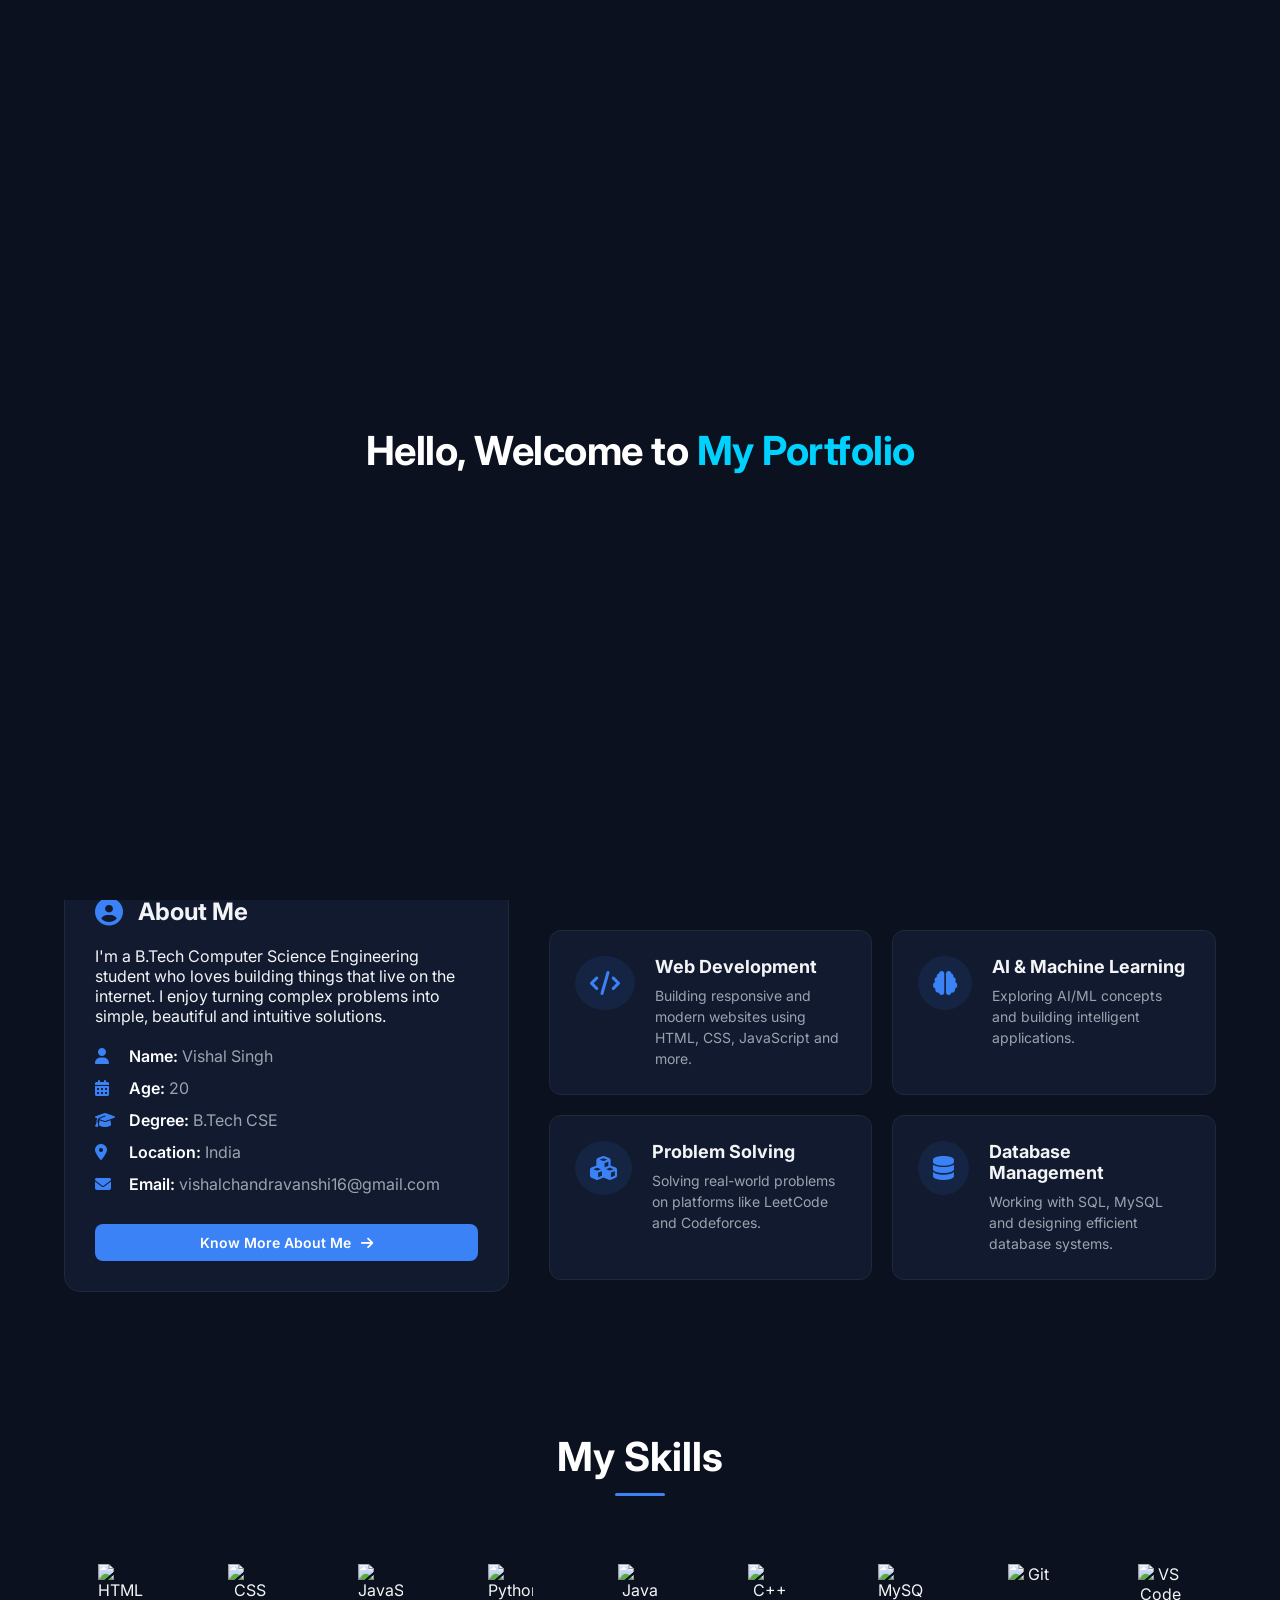
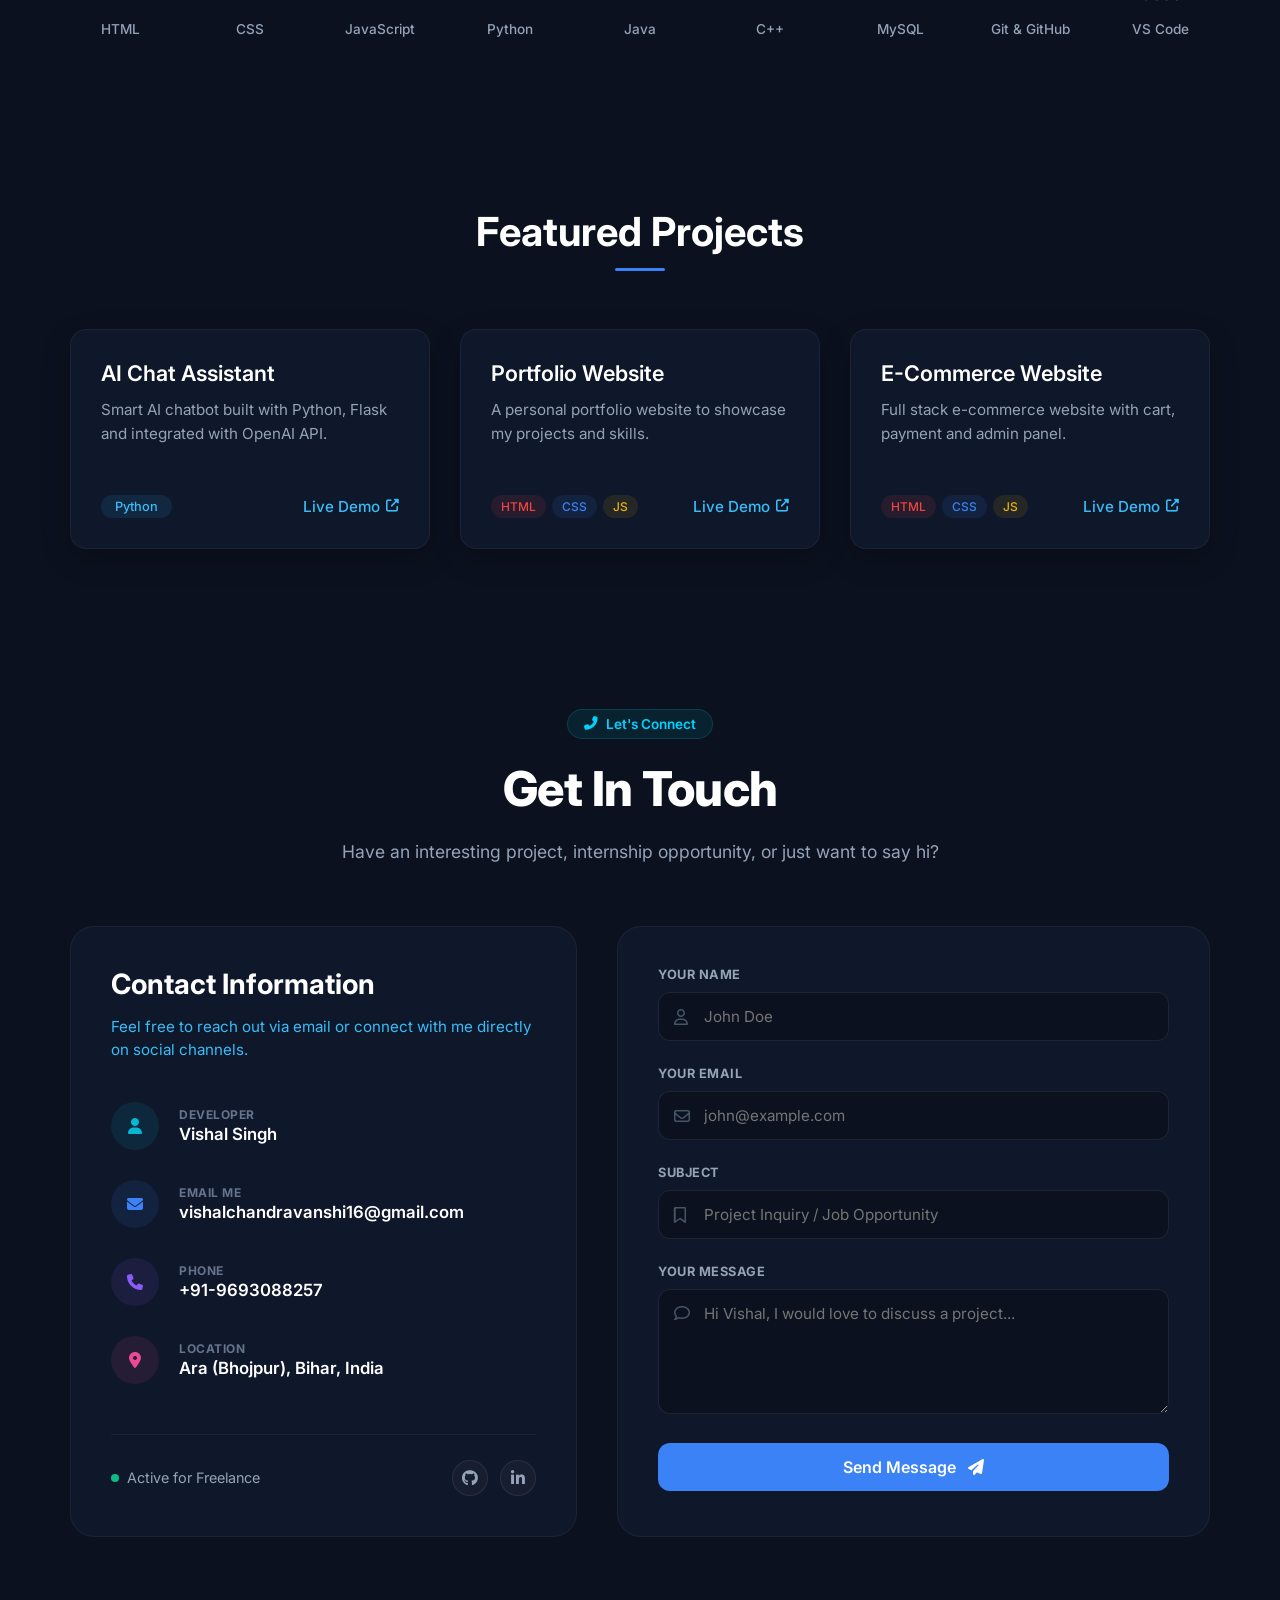
==== index.html @ 6f42c009 "my first portfolio" ====
<!DOCTYPE html>
<html lang="en" class="scroll-smooth dark">
<head>
    <meta charset="UTF-8">
    <meta name="viewport" content="width=device-width, initial-scale=1.0">
    <title>Vishal Singh Portfolio</title>
    
    <!-- Fonts & Icons -->
    <link rel="preconnect" href="https://fonts.googleapis.com">
    <link rel="preconnect" href="https://fonts.gstatic.com" crossorigin>
    <link href="https://fonts.googleapis.com/css2?family=Inter:wght@300;400;500;600;700;800&family=JetBrains+Mono:wght@400;500;700&display=swap" rel="stylesheet">
    <link rel="stylesheet" href="https://cdnjs.cloudflare.com/ajax/libs/font-awesome/6.4.0/css/all.min.css">
    
    <!-- CSS Links Engine -->
    <link rel="stylesheet" href="css/variables.css">
    <link rel="stylesheet" href="css/style.css">
    <link rel="stylesheet" href="css/darkmode.css">
    <link rel="stylesheet" href="css/animations.css">
    <link rel="stylesheet" href="css/responsive.css">
</head>
<body>

    <!-- WELCOME PRELOADER -->
    <div id="welcome-loader" style="position: fixed; top: 0; left: 0; width: 100%; height: 100vh; background-color: #0b111e; display: flex; justify-content: center; align-items: center; z-index: 99999; transition: opacity 0.5s ease, visibility 0.5s ease; font-family: 'Inter', sans-serif;">
        <h1 style="color: #ffffff; font-size: 2.5rem; font-weight: 700; text-align: center; letter-spacing: -0.5px; margin: 0; opacity: 0; animation: fadeInUp 1s forwards;">
            Hello, Welcome to <span style="color: #00d2ff;">My Portfolio</span>
        </h1>
    </div>

    <!-- WELCOME ANIMATION STYLE -->
    <style>
    @keyframes fadeInUp {
        from {
            opacity: 0;
            transform: translateY(20px);
        }
        to {
            opacity: 1;
            transform: translateY(0);
        }
    }
    </style>

    <!-- Header / Navbar -->
    <nav class="navbar">
        <div class="nav-container">
            <a href="index.html" class="nav-logo">Vishal <span>Singh</span></a>
            <ul class="nav-menu" id="nav-menu">
                <li><a href="index.html" class="nav-link active">Home</a></li>
                <li><a href="about.html" class="nav-link">About</a></li>
                <li><a href="projects.html" class="nav-link">Projects</a></li>
                <li><a href="certificates.html" class="nav-link">Certifications</a></li>
                <li><a href="#contact" class="nav-link">Contact</a></li>
            </ul>
            <a href="Resume.png" download="Vishal_Singh_Resume.png" class="download-btn">Download Resume <i class="fas fa-download"></i></a>
        </div>
    </nav>

    <!-- Hero Section -->
    <section class="hero-section">
        <div class="container hero-grid">
            
            <!-- LEFT SIDE CONTENT BLOCK -->
            <div class="hero-content">
                <span class="subtitle">Hi, I'm</span>
                <h1 class="hero-title">Vishal <span>Singh</span></h1>
                <h3 class="hero-tagline">B.Tech CSE Student | Aspiring AI Engineer</h3>
                <p class="hero-desc">
                    I build intelligent, scalable and user-centric web applications with modern technologies. Passionate about solving real-world problems using AI and full stack development.
                </p>
                <div class="hero-buttons">
                    <a href="projects.html" class="btn btn-primary">View My Work <i class="fas fa-arrow-right"></i></a>
                    <a href="#contact" class="btn btn-outline">Get In Touch <i class="far fa-comment-dots"></i></a>
                </div>
                <div class="social-links">
                    <a href="https://github.com/vishalchandravanshi16-art"><i class="fab fa-github"></i></a>
                    <a href="https://www.linkedin.com/in/vishal-singh-019457370/"><i class="fab fa-linkedin"></i></a>
                    <a href="https://leetcode.com/u/Vishal_Singh_ar1/"><i class="fas fa-code"></i></a>
                    <a href="https://www.instagram.com/"><i class="fab fa-instagram"></i></a>
                </div>
            </div>

            <!-- RIGHT SIDE: INTERACTIVE ANIMATED PROFILE ELEMENT -->
            <div class="hero-image-box">
                <div class="interactive-hud-wrapper">
              
                    <!-- Ambient Glow Behind Everything -->
                    <div class="hud-ring-layer" style="width: 280px; height: 280px; background: radial-gradient(circle, rgba(6,182,212,0.18) 0%, transparent 70%); filter: blur(35px);"></div>

                    <!-- Expansion Energy Waves -->
                    <div class="hud-ring-layer ring-pulse-1" style="inset: 20px; border: 1px solid rgba(6, 182, 212, 0.35); background: rgba(6, 182, 212, 0.02);"></div>
                    <div class="hud-ring-layer ring-pulse-2" style="inset: 20px; border: 1px solid rgba(168, 85, 247, 0.25); background: rgba(168, 85, 247, 0.02);"></div>

                    <!-- Outer Cyan Tech Ring -->
                    <div class="hud-ring-layer ring-fast" style="inset: 0px; border: 3px solid transparent; border-top-color: #06b6d4; border-bottom-color: rgba(6,182,212,0.2); filter: drop-shadow(0 0 6px #06b6d4);"></div>
              
                    <!-- Electric Blue Middle Ring -->
                    <div class="hud-ring-layer ring-slow" style="inset: 15px; border: 1.5px solid transparent; border-right-color: #3b82f6; border-left-color: #60a5fa; filter: drop-shadow(0 0 8px #3b82f6);"></div>
              
                    <!-- Dashed Purple Accent Arc -->
                    <div class="hud-ring-layer ring-medium" style="inset: 30px; border: 1px dashed rgba(168, 85, 247, 0.5); border-top-color: #a855f7;"></div>

                    <!-- Orbiting Colorful Neon Dots Network -->
                    <div style="position: absolute; inset: 0; pointer-events: none; z-index: 20;">
                        <div class="dot-cyan" style="position: absolute; top: 50%; left: 50%; width: 6px; height: 6px; background: #06b6d4; border-radius: 50%; box-shadow: 0 0 10px #06b6d4; animation-delay: 0s;"></div>
                        <div class="dot-blue" style="position: absolute; top: 50%; left: 50%; width: 5px; height: 5px; background: #3b82f6; border-radius: 50%; box-shadow: 0 0 10px #3b82f6; animation-delay: -2s;"></div>
                        <div class="dot-purple" style="position: absolute; top: 50%; left: 50%; width: 7px; height: 7px; background: #a855f7; border-radius: 50%; box-shadow: 0 0 10px #a855f7; animation-delay: -4s;"></div>
                        <div class="dot-cyan" style="position: absolute; top: 50%; left: 50%; width: 5px; height: 5px; background: #ffffff; border-radius: 50%; box-shadow: 0 0 8px #ffffff; animation-delay: -6s;"></div>
                        <div class="dot-blue" style="position: absolute; top: 50%; left: 50%; width: 6px; height: 6px; background: #00f2ff; border-radius: 50%; box-shadow: 0 0 12px #00f2ff; animation-delay: -8s;"></div>
                        <div class="dot-purple" style="position: absolute; top: 50%; left: 50%; width: 5px; height: 5px; background: #ec4899; border-radius: 50%; box-shadow: 0 0 10px #ec4899; animation-delay: -10s;"></div>
                    </div>

                    <!-- CENTER PHOTO -->
                    <div class="profile-locked-center">
                        <img src="profile.png" alt="Vishal Singh" draggable="false">
                    </div>

                </div>
            </div>

        </div>
    </section>

   <!-- Counter Metrics Grid -->
    <section class="metrics-section">
        <div class="container metrics-grid">
            <a href="projects.html" class="metric-card" style="text-decoration: none; display: flex; align-items: center; gap: 15px;">
                <i class="fas fa-code-branch icon-blue"></i>
                <div class="metric-info"><h3>10+</h3><p>Projects Completed</p></div>
            </a>
            <a href="certificates.html" class="metric-card" style="text-decoration: none; display: flex; align-items: center; gap: 15px;">
                <i class="fas fa-award icon-blue"></i>
                <div class="metric-info"><h3>3+</h3><p>Certifications</p></div>
            </a>
            <a href="#skills" class="metric-card" style="text-decoration: none; display: flex; align-items: center; gap: 15px;">
                <i class="fas fa-laptop-code icon-blue"></i>
                <div class="metric-info"><h3>5+</h3><p>Technologies</p></div>
            </a>
            <a href="#contact" class="metric-card" style="text-decoration: none; display: flex; align-items: center; gap: 15px;">
                <i class="fas fa-user-check icon-blue"></i>
                <div class="metric-info"><h3>100%</h3><p>Dedication</p></div>
            </a>
        </div>
    </section>

    <!-- Main Content Dual-Grid (About Me & What I Do) -->
    <section class="main-info-section">
        <div class="container core-grid">
            <!-- Left Card: About Me Summary -->
            <div class="about-summary-card">
                <div class="card-header">
                    <i class="fas fa-user-circle"></i> <h2>About Me</h2>
                </div>
                <p>I'm a B.Tech Computer Science Engineering student who loves building things that live on the internet. I enjoy turning complex problems into simple, beautiful and intuitive solutions.</p>
                <ul class="info-list">
                    <li><i class="fas fa-user"></i> <span>Name:</span> Vishal Singh</li>
                    <li><i class="fas fa-calendar-alt"></i> <span>Age:</span> 20</li>
                    <li><i class="fas fa-graduation-cap"></i> <span>Degree:</span> B.Tech CSE</li>
                    <li><i class="fas fa-map-marker-alt"></i> <span>Location:</span> India</li>
                    <li><i class="fas fa-envelope"></i> <span>Email:</span> vishalchandravanshi16@gmail.com</li>
                </ul>
                <a href="about.html" class="btn btn-primary small-btn">Know More About Me <i class="fas fa-arrow-right"></i></a>
            </div>

           <!-- Right Card: What I Do -->
            <div class="what-i-do-box">
                <h2 class="section-heading text-center">What I Do</h2>
                <div class="services-grid">
                    
                    <!-- 1. Web Development -->
                    <div class="service-item" onclick="window.location.href='projects.html';" style="cursor: pointer;">
                        <i class="fas fa-code"></i>
                        <div>
                            <h4>Web Development</h4>
                            <p>Building responsive and modern websites using HTML, CSS, JavaScript and more.</p>
                        </div>
                    </div>

                    <!-- 2. AI & Machine Learning -->
                    <div class="service-item" onclick="window.location.href='projects.html';" style="cursor: pointer;">
                        <i class="fas fa-brain"></i>
                        <div>
                            <h4>AI & Machine Learning</h4>
                            <p>Exploring AI/ML concepts and building intelligent applications.</p>
                        </div>
                    </div>

                    <!-- 3. Problem Solving -->
                    <div class="service-item" onclick="window.location.href='#skills';" style="cursor: pointer;">
                        <i class="fas fa-cubes"></i>
                        <div>
                            <h4>Problem Solving</h4>
                            <p>Solving real-world problems on platforms like LeetCode and Codeforces.</p>
                        </div>
                    </div>

                    <!-- 4. Database Management -->
                    <div class="service-item" onclick="window.location.href='#skills';" style="cursor: pointer;">
                        <i class="fas fa-database"></i>
                        <div>
                            <h4>Database Management</h4>
                            <p>Working with SQL, MySQL and designing efficient database systems.</p>
                        </div>
                    </div>

                </div>
            </div>
        </div>
    </section>

    <!-- ================= MY SKILLS SECTION (FULL WIDTH) ================= -->
    <section id="skills" style="background-color: #0b111e; padding: 80px 20px; font-family: 'Inter', sans-serif; width: 100%; display: block; clear: both; box-sizing: border-box;">
        <div style="max-width: 1140px; margin: 0 auto; text-align: center; width: 100%;">
            
            <!-- Section Title -->
            <h2 style="color: #ffffff; font-size: 2.5rem; font-weight: 700; margin: 0 0 8px 0; position: relative; display: inline-block;">
                My Skills
                <span style="display: block; width: 50px; height: 3px; background-color: #3b82f6; margin: 12px auto 0 auto; border-radius: 2px;"></span>
            </h2>

            <!-- Horizontal Skills Row (Clean Grid, Perfectly Aligned) -->
            <div style="display: grid; grid-template-columns: repeat(auto-fit, minmax(90px, 1fr)); gap: 30px; justify-content: center; align-items: center; margin-top: 50px; padding: 10px 0; width: 100%;">
                <!-- HTML -->
                <div style="text-align: center; display: flex; flex-direction: column; align-items: center; gap: 12px;">
                    <img src="https://cdn.jsdelivr.net/gh/devicons/devicon/icons/html5/html5-original.svg" alt="HTML" style="width: 45px; height: 45px;">
                    <span style="color: #94a3b8; font-size: 0.85rem; font-weight: 500;">HTML</span>
                </div>
                <!-- CSS -->
                <div style="text-align: center; display: flex; flex-direction: column; align-items: center; gap: 12px;">
                    <img src="https://cdn.jsdelivr.net/gh/devicons/devicon/icons/css3/css3-original.svg" alt="CSS" style="width: 45px; height: 45px;">
                    <span style="color: #94a3b8; font-size: 0.85rem; font-weight: 500;">CSS</span>
                </div>
                <!-- JavaScript -->
                <div style="text-align: center; display: flex; flex-direction: column; align-items: center; gap: 12px;">
                    <img src="https://cdn.jsdelivr.net/gh/devicons/devicon/icons/javascript/javascript-original.svg" alt="JavaScript" style="width: 45px; height: 45px;">
                    <span style="color: #94a3b8; font-size: 0.85rem; font-weight: 500;">JavaScript</span>
                </div>
                <!-- Python -->
                <div style="text-align: center; display: flex; flex-direction: column; align-items: center; gap: 12px;">
                    <img src="https://cdn.jsdelivr.net/gh/devicons/devicon/icons/python/python-original.svg" alt="Python" style="width: 45px; height: 45px;">
                    <span style="color: #94a3b8; font-size: 0.85rem; font-weight: 500;">Python</span>
                </div>
                <!-- Java -->
                <div style="text-align: center; display: flex; flex-direction: column; align-items: center; gap: 12px;">
                    <img src="https://cdn.jsdelivr.net/gh/devicons/devicon/icons/java/java-original.svg" alt="Java" style="width: 45px; height: 45px;">
                    <span style="color: #94a3b8; font-size: 0.85rem; font-weight: 500;">Java</span>
                </div>
                <!-- C++ -->
                <div style="text-align: center; display: flex; flex-direction: column; align-items: center; gap: 12px;">
                    <img src="https://cdn.jsdelivr.net/gh/devicons/devicon/icons/cplusplus/cplusplus-original.svg" alt="C++" style="width: 45px; height: 45px;">
                    <span style="color: #94a3b8; font-size: 0.85rem; font-weight: 500;">C++</span>
                </div>
                <!-- MySQL -->
                <div style="text-align: center; display: flex; flex-direction: column; align-items: center; gap: 12px;">
                    <img src="https://cdn.jsdelivr.net/gh/devicons/devicon/icons/mysql/mysql-original.svg" alt="MySQL" style="width: 45px; height: 45px;">
                    <span style="color: #94a3b8; font-size: 0.85rem; font-weight: 500;">MySQL</span>
                </div>
                <!-- Git & GitHub -->
                <div style="text-align: center; display: flex; flex-direction: column; align-items: center; gap: 12px;">
                    <img src="https://cdn.jsdelivr.net/gh/devicons/devicon/icons/git/git-original.svg" alt="Git" style="width: 45px; height: 45px;">
                    <span style="color: #94a3b8; font-size: 0.85rem; font-weight: 500;">Git & GitHub</span>
                </div>
                <!-- VS Code -->
                <div style="text-align: center; display: flex; flex-direction: column; align-items: center; gap: 12px;">
                    <img src="https://cdn.jsdelivr.net/gh/devicons/devicon/icons/vscode/vscode-original.svg" alt="VS Code" style="width: 45px; height: 45px;">
                    <span style="color: #94a3b8; font-size: 0.85rem; font-weight: 500;">VS Code</span>
                </div>
            </div>

        </div>
    </section>

    <!-- ================= FEATURED PROJECTS SECTION (FULL WIDTH) ================= -->
    <section id="projects" style="background-color: #0b111e; padding: 80px 20px; font-family: 'Inter', sans-serif; width: 100%; display: block; clear: both; box-sizing: border-box;">
        <div style="max-width: 1140px; margin: 0 auto; text-align: center; width: 100%;">
            
            <!-- Section Title -->
            <h2 style="color: #ffffff; font-size: 2.5rem; font-weight: 700; margin: 0 0 8px 0; position: relative; display: inline-block;">
                Featured Projects
                <span style="display: block; width: 50px; height: 3px; background-color: #3b82f6; margin: 12px auto 0 auto; border-radius: 2px;"></span>
            </h2>

            <!-- Projects Cards Grid Layout (Perfect Equal Heights & Row Alignment) -->
            <div style="display: grid; grid-template-columns: repeat(auto-fit, minmax(300px, 1fr)); gap: 30px; margin-top: 50px; width: 100%; box-sizing: border-box;">
                
                <!-- PROJECT 1: AI Chat Assistant -->
                <div style="background: #0f172a; border: 1px solid rgba(255, 255, 255, 0.05); border-radius: 16px; padding: 30px; text-align: left; display: flex; flex-direction: column; justify-content: space-between; box-sizing: border-box; box-shadow: 0 10px 30px rgba(0,0,0,0.2); min-height: 220px;">
                    <div>
                        <h3 style="color: #ffffff; font-size: 1.35rem; font-weight: 600; margin: 0 0 12px 0;">AI Chat Assistant</h3>
                        <p style="color: #94a3b8; font-size: 0.95rem; line-height: 1.6; margin: 0 0 25px 0;">Smart AI chatbot built with Python, Flask and integrated with OpenAI API.</p>
                    </div>
                    <div style="display: flex; justify-content: space-between; align-items: center; margin-top: auto;">
                        <span style="background: rgba(56, 189, 248, 0.1); color: #38bdf8; font-size: 0.8rem; padding: 4px 14px; border-radius: 20px; font-weight: 500;">Python</span>
                        <a href="#" style="color: #38bdf8; text-decoration: none; font-size: 0.95rem; font-weight: 500; display: flex; align-items: center; gap: 6px;">Live Demo <i class="fas fa-external-link-alt" style="font-size: 0.8rem;"></i></a>
                    </div>
                </div>

                <!-- PROJECT 2: Portfolio Website -->
                <div style="background: #0f172a; border: 1px solid rgba(255, 255, 255, 0.05); border-radius: 16px; padding: 30px; text-align: left; display: flex; flex-direction: column; justify-content: space-between; box-sizing: border-box; box-shadow: 0 10px 30px rgba(0,0,0,0.2); min-height: 220px;">
                    <div>
                        <h3 style="color: #ffffff; font-size: 1.35rem; font-weight: 600; margin: 0 0 12px 0;">Portfolio Website</h3>
                        <p style="color: #94a3b8; font-size: 0.95rem; line-height: 1.6; margin: 0 0 25px 0;">A personal portfolio website to showcase my projects and skills.</p>
                    </div>
                    <div style="display: flex; justify-content: space-between; align-items: center; margin-top: auto;">
                        <div style="display: flex; gap: 6px;">
                            <span style="background: rgba(239, 68, 68, 0.1); color: #ef4444; font-size: 0.75rem; padding: 4px 10px; border-radius: 20px; font-weight: 500;">HTML</span>
                            <span style="background: rgba(59, 130, 246, 0.1); color: #3b82f6; font-size: 0.75rem; padding: 4px 10px; border-radius: 20px; font-weight: 500;">CSS</span>
                            <span style="background: rgba(234, 179, 8, 0.1); color: #eab308; font-size: 0.75rem; padding: 4px 10px; border-radius: 20px; font-weight: 500;">JS</span>
                        </div>
                        <a href="#" style="color: #38bdf8; text-decoration: none; font-size: 0.95rem; font-weight: 500; display: flex; align-items: center; gap: 6px;">Live Demo <i class="fas fa-external-link-alt" style="font-size: 0.8rem;"></i></a>
                    </div>
                </div>

                <!-- PROJECT 3: E-Commerce Website -->
                <div style="background: #0f172a; border: 1px solid rgba(255, 255, 255, 0.05); border-radius: 16px; padding: 30px; text-align: left; display: flex; flex-direction: column; justify-content: space-between; box-sizing: border-box; box-shadow: 0 10px 30px rgba(0,0,0,0.2); min-height: 220px;">
                    <div>
                        <h3 style="color: #ffffff; font-size: 1.35rem; font-weight: 600; margin: 0 0 12px 0;">E-Commerce Website</h3>
                        <p style="color: #94a3b8; font-size: 0.95rem; line-height: 1.6; margin: 0 0 25px 0;">Full stack e-commerce website with cart, payment and admin panel.</p>
                    </div>
                    <div style="display: flex; justify-content: space-between; align-items: center; margin-top: auto;">
                        <div style="display: flex; gap: 6px;">
                            <span style="background: rgba(239, 68, 68, 0.1); color: #ef4444; font-size: 0.75rem; padding: 4px 10px; border-radius: 20px; font-weight: 500;">HTML</span>
                            <span style="background: rgba(59, 130, 246, 0.1); color: #3b82f6; font-size: 0.75rem; padding: 4px 10px; border-radius: 20px; font-weight: 500;">CSS</span>
                            <span style="background: rgba(234, 179, 8, 0.1); color: #eab308; font-size: 0.75rem; padding: 4px 10px; border-radius: 20px; font-weight: 500;">JS</span>
                        </div>
                        <a href="#" style="color: #38bdf8; text-decoration: none; font-size: 0.95rem; font-weight: 500; display: flex; align-items: center; gap: 6px;">Live Demo <i class="fas fa-external-link-alt" style="font-size: 0.8rem;"></i></a>
                    </div>
                </div>

            </div>
        </div>
    </section>

    <!-- ================= PREMIUM CONTACT SECTION (GET IN TOUCH) ================= -->
    <section id="contact" style="background-color: #0b111e; padding: 80px 20px; font-family: 'Inter', sans-serif; position: relative; width: 100%; display: block; clear: both; box-sizing: border-box;">
        <div style="max-width: 1140px; margin: 0 auto; box-sizing: border-box; width: 100%;">
            
            <!-- Header -->
            <div style="text-align: center; margin-bottom: 60px; width: 100%;">
                <a href="#portfolioContactForm" style="display: inline-flex; align-items: center; gap: 8px; background: rgba(6, 182, 212, 0.1); border: 1px solid rgba(6, 182, 212, 0.2); padding: 6px 16px; border-radius: 20px; color: #00d2ff; font-size: 0.85rem; font-weight: 600; margin-bottom: 20px; text-decoration: none; transition: all 0.3s ease; cursor: pointer;">
                    <i class="fas fa-phone-alt"></i> Let's Connect
                </a>
                <h2 style="color: #ffffff; font-size: 3rem; font-weight: 800; margin: 0 0 20px 0; letter-spacing: -0.5px;">Get In Touch</h2>
                <p style="color: #94a3b8; font-size: 1.1rem; max-width: 600px; margin: 0 auto; line-height: 1.6;">Have an interesting project, internship opportunity, or just want to say hi?</p>
            </div>

            <!-- Layout Wrapper (Side-by-Side Flex Layout) -->
            <div style="display: flex; flex-direction: row; gap: 40px; justify-content: center; align-items: stretch; width: 100%; box-sizing: border-box;">
                
                <!-- LEFT CARD: CONTACT INFO -->
                <div style="flex: 1; min-width: 320px; background: #0f172a; border: 1px solid rgba(255, 255, 255, 0.05); padding: 40px; border-radius: 24px; display: flex; flex-direction: column; justify-content: space-between; box-sizing: border-box;">
                    <div>
                        <h3 style="color: #ffffff; font-size: 1.75rem; font-weight: 700; margin: 0 0 15px 0;">Contact Information</h3>
                        <p style="color: #38bdf8; font-size: 0.95rem; line-height: 1.5; margin: 0 0 40px 0;">Feel free to reach out via email or connect with me directly on social channels.</p>
                        
                        <div style="display: flex; flex-direction: column; gap: 30px;">
                            <!-- Developer -->
                            <div style="display: flex; align-items: center; gap: 20px;">
                                <div style="width: 48px; height: 48px; background: rgba(6, 182, 212, 0.1); border-radius: 50%; display: flex; align-items: center; justify-content: center; color: #06b6d4; flex-shrink: 0;">
                                    <i class="fas fa-user"></i>
                                </div>
                                <div>
                                    <span style="display: block; color: #64748b; font-size: 0.75rem; font-weight: 700; text-transform: uppercase; letter-spacing: 0.5px; margin-bottom: 2px;">Developer</span>
                                    <span style="color: #ffffff; font-size: 1.05rem; font-weight: 600;">Vishal Singh</span>
                                </div>
                            </div>
                            <!-- Email -->
                            <div style="display: flex; align-items: center; gap: 20px;">
                                <div style="width: 48px; height: 48px; background: rgba(59, 130, 246, 0.1); border-radius: 50%; display: flex; align-items: center; justify-content: center; color: #3b82f6; flex-shrink: 0;">
                                    <i class="fas fa-envelope"></i>
                                </div>
                                <div>
                                    <span style="display: block; color: #64748b; font-size: 0.75rem; font-weight: 700; text-transform: uppercase; letter-spacing: 0.5px; margin-bottom: 2px;">Email Me</span>
                                    <a href="mailto:vishalchandravanshi16@gmail.com" style="color: #ffffff; font-size: 1.05rem; font-weight: 600; text-decoration: none; word-break: break-all;">vishalchandravanshi16@gmail.com</a>
                                </div>
                            </div>
                            <!-- Phone -->
                            <div style="display: flex; align-items: center; gap: 20px;">
                                <div style="width: 48px; height: 48px; background: rgba(139, 92, 246, 0.1); border-radius: 50%; display: flex; align-items: center; justify-content: center; color: #8b5cf6; flex-shrink: 0;">
                                    <i class="fas fa-phone"></i>
                                </div>
                                <div>
                                    <span style="display: block; color: #64748b; font-size: 0.75rem; font-weight: 700; text-transform: uppercase; letter-spacing: 0.5px; margin-bottom: 2px;">Phone</span>
                                    <a href="tel:+919693088257" style="color: #ffffff; font-size: 1.05rem; font-weight: 600; text-decoration: none;">+91-9693088257</a>
                                </div>
                            </div>
                            <!-- Location -->
                            <div style="display: flex; align-items: center; gap: 20px;">
                                <div style="width: 48px; height: 48px; background: rgba(236, 72, 153, 0.1); border-radius: 50%; display: flex; align-items: center; justify-content: center; color: #ec4899; flex-shrink: 0;">
                                    <i class="fas fa-map-marker-alt"></i>
                                </div>
                                <div>
                                    <span style="display: block; color: #64748b; font-size: 0.75rem; font-weight: 700; text-transform: uppercase; letter-spacing: 0.5px; margin-bottom: 2px;">Location</span>
                                    <span style="color: #ffffff; font-size: 1.05rem; font-weight: 600;">Ara (Bhojpur), Bihar, India</span>
                                </div>
                            </div>
                        </div>
                    </div>

                    <!-- Footer of Left Card -->
                    <div style="margin-top: 50px; padding-top: 25px; border-top: 1px solid rgba(255, 255, 255, 0.05); display: flex; justify-content: space-between; align-items: center;">
                        <div style="display: flex; align-items: center; gap: 8px; color: #94a3b8; font-size: 0.9rem;">
                            <span style="width: 8px; height: 8px; background-color: #10b981; border-radius: 50%; display: inline-block;"></span> Active for Freelance
                        </div>
                        <div style="display: flex; gap: 12px;">
                            <a href="https://github.com/vishalchandravanshi16-art" target="_blank" rel="noopener noreferrer" style="width: 36px; height: 36px; background: rgba(255, 255, 255, 0.03); border: 1px solid rgba(255, 255, 255, 0.08); border-radius: 50%; display: flex; align-items: center; justify-content: center; color: #94a3b8; text-decoration: none;"><i class="fab fa-github"></i></a>
                            <a href="https://www.linkedin.com/in/vishal-singh-019457370/" target="_blank" rel="noopener noreferrer" style="width: 36px; height: 36px; background: rgba(255, 255, 255, 0.03); border: 1px solid rgba(255, 255, 255, 0.08); border-radius: 50%; display: flex; align-items: center; justify-content: center; color: #94a3b8; text-decoration: none;"><i class="fab fa-linkedin-in"></i></a>
                        </div>
                    </div>
                </div>

               <!-- RIGHT CARD: CONTACT FORM -->
                <div style="flex: 1.2; min-width: 340px; background: #0f172a; border: 1px solid rgba(255, 255, 255, 0.05); padding: 40px; border-radius: 24px; box-sizing: border-box;">
                    <form id="portfolioContactForm" action="https://formspree.io/f/mykrakek" method="POST" style="display: flex; flex-direction: column; gap: 25px; margin: 0; width: 100%; box-sizing: border-box;">
                        
                        <!-- YOUR NAME -->
                        <div style="width: 100%; box-sizing: border-box;">
                            <label for="name" style="display: block; color: #94a3b8; font-size: 0.8rem; font-weight: 700; text-transform: uppercase; letter-spacing: 0.5px; margin-bottom: 10px;">Your Name</label>
                            <div style="position: relative; width: 100%;">
                                <i class="far fa-user" style="position: absolute; left: 16px; top: 50%; transform: translateY(-50%); color: #475569;"></i>
                                <input type="text" id="name" name="name" placeholder="John Doe" required style="width: 100%; padding: 14px 16px 14px 45px; background: #0b111e; border: 1px solid rgba(255, 255, 255, 0.08); border-radius: 12px; color: #ffffff; font-size: 0.95rem; box-sizing: border-box;">
                            </div>
                        </div>

                        <!-- YOUR EMAIL -->
                        <div style="width: 100%; box-sizing: border-box;">
                            <label for="email" style="display: block; color: #94a3b8; font-size: 0.8rem; font-weight: 700; text-transform: uppercase; letter-spacing: 0.5px; margin-bottom: 10px;">Your Email</label>
                            <div style="position: relative; width: 100%;">
                                <i class="far fa-envelope" style="position: absolute; left: 16px; top: 50%; transform: translateY(-50%); color: #475569;"></i>
                                <input type="email" id="email" name="email" placeholder="john@example.com" required style="width: 100%; padding: 14px 16px 14px 45px; background: #0b111e; border: 1px solid rgba(255, 255, 255, 0.08); border-radius: 12px; color: #ffffff; font-size: 0.95rem; box-sizing: border-box;">
                            </div>
                        </div>

                        <!-- SUBJECT (जो गायब था, अब जोड़ दिया गया है) -->
                        <div style="width: 100%; box-sizing: border-box;">
                            <label for="subject" style="display: block; color: #94a3b8; font-size: 0.8rem; font-weight: 700; text-transform: uppercase; letter-spacing: 0.5px; margin-bottom: 10px;">SUBJECT</label>
                            <div style="position: relative; width: 100%;">
                                <i class="far fa-bookmark" style="position: absolute; left: 16px; top: 50%; transform: translateY(-50%); color: #475569;"></i>
                                <input type="text" id="subject" name="subject" placeholder="Project Inquiry / Job Opportunity" required style="width: 100%; padding: 14px 16px 14px 45px; background: #0b111e; border: 1px solid rgba(255, 255, 255, 0.08); border-radius: 12px; color: #ffffff; font-size: 0.95rem; box-sizing: border-box;">
                            </div>
                        </div>

                        <!-- YOUR MESSAGE (आइकॉन पैडिंग और प्लेसहोल्डर के साथ फिक्स) -->
                        <div style="width: 100%; box-sizing: border-box;">
                            <label for="message" style="display: block; color: #94a3b8; font-size: 0.8rem; font-weight: 700; text-transform: uppercase; letter-spacing: 0.5px; margin-bottom: 10px;">Your Message</label>
                            <div style="position: relative; width: 100%;">
                                <i class="far fa-comment" style="position: absolute; left: 16px; top: 24px; transform: translateY(-50%); color: #475569;"></i>
                                <textarea id="message" name="message" rows="5" placeholder="Hi Vishal, I would love to discuss a project..." required style="width: 100%; padding: 14px 16px 14px 45px; background: #0b111e; border: 1px solid rgba(255, 255, 255, 0.08); border-radius: 12px; color: #ffffff; font-size: 0.95rem; box-sizing: border-box; resize: vertical; min-height: 120px;"></textarea>
                            </div>
                        </div>

                        <!-- SUBMIT BUTTON -->
                        <button type="submit" style="width: 100%; padding: 14px 20px; background: #3b82f6; border: none; border-radius: 12px; color: #ffffff; font-size: 1rem; font-weight: 600; cursor: pointer; transition: background 0.3s ease;">Send Message <i class="fas fa-paper-plane" style="margin-left: 8px;"></i></button>
                    </form>
                </div>

            </div>
        </div>
    </section>

    <!-- WELCOME LOADER SCRIPT -->
    <script>
        window.addEventListener('DOMContentLoaded', () => {
            setTimeout(() => {
                const loader = document.getElementById('welcome-loader');
                if (loader) {
                    loader.style.opacity = '0';
                    loader.style.visibility = 'hidden';
                    setTimeout(() => {
                        loader.remove();
                    }, 500);
                }
            }, 2000); // 2 सेकंड के लिए दिखेगा
        });
    </script>

</body>
</html>
---- css/variables.css ----
/* ==========================================================================
   Professional Student Portfolio - Core Design Tokens & CSS Custom Variables
   ========================================================================== */

:root {
    /* Color Palette (Light Mode Default) */
    --primary-color: #2563eb;       /* Royal Blue Theme Accent */
    --primary-hover: #1d4ed8;       /* Darker shade for interaction states */
    --bg-primary: #f8fafc;          /* Document baseline background */
    --bg-secondary: #f1f5f9;        /* Secondary layers and section stripes */
    --bg-card: #ffffff;             /* Explicit wrapper elements canvas */
    --bg-navbar: rgba(248, 250, 252, 0.8); /* Blended blur backdrop base */
    
    /* Typography Matrix */
    --text-primary: #334155;        /* Body description copy readability text */
    --text-secondary: #64748b;      /* Captions, dates, and subtitle layouts */
    --text-title: #0f172a;          /* Clean solid black headers and logos */
    
    /* Layout Framework Bounds */
    --max-width: 1200px;
    --border-color: #e2e8f0;        /* Subtle divider structural borders */
    
    /* Spacing Dimensions */
    --spacing-xs: 0.25rem;
    --spacing-sm: 0.5rem;
    --spacing-md: 1rem;
    --spacing-lg: 1.5rem;
    --spacing-xl: 2.5rem;
    
    /* Structural Border Radii */
    --radius-sm: 4px;
    --radius-md: 8px;
    --radius-lg: 16px;
    
    /* Animation Timing Scales */
    --transition-speed: 0.3s;
    
    /* Box Shadow Elevations */
    --shadow-sm: 0 1px 3px rgba(0, 0, 0, 0.05);
    --shadow-md: 0 4px 6px -1px rgba(0, 0, 0, 0.07), 0 2px 4px -1px rgba(0, 0, 0, 0.06);
    --shadow-lg: 0 10px 15px -3px rgba(0, 0, 0, 0.1), 0 4px 6px -2px rgba(0, 0, 0, 0.05);
}
---- css/style.css ----
/* Core Variables Matrix Rules */
:root {
    --bg-dark: #0b111e;
    --bg-card: #111a2e;
    --text-main: #f3f4f6;
    --text-muted: #9ca3af;
    --accent-blue: #3b82f6;
    --accent-glow: rgba(59, 130, 246, 0.2);
    --border-color: #1e293b;
}

* {
    margin: 0;
    padding: 0;
    box-sizing: border-box;
    font-family: 'Inter', sans-serif;
}

body {
    background-color: var(--bg-dark);
    color: var(--text-main);
    overflow-x: hidden;
}

.container {
    width: 90%;
    max-width: 1200px;
    margin: 0 auto;
}

/* Navbar Design Blueprint */
.navbar {
    background: rgba(11, 17, 30, 0.85);
    backdrop-filter: blur(10px);
    border-bottom: 1px solid var(--border-color);
    position: sticky;
    top: 0;
    z-index: 1000;
    padding: 15px 0;
}
.nav-container {
    display: flex;
    justify-content: space-between;
    align-items: center;
}
.nav-logo {
    font-size: 24px;
    font-weight: 800;
    color: #fff;
    text-decoration: none;
}
.nav-logo span { color: var(--accent-blue); }
.nav-menu { display: flex; list-style: none; gap: 30px; }
.nav-link {
    color: var(--text-muted);
    text-decoration: none;
    font-weight: 500;
    transition: color 0.3s;
}
.nav-link.active, .nav-link:hover { color: #fff; }
.download-btn {
    background: var(--accent-blue);
    color: #fff;
    padding: 10px 20px;
    border-radius: 30px;
    text-decoration: none;
    font-weight: 600;
    font-size: 14px;
    box-shadow: 0 4px 15px var(--accent-glow);
}

/* Hero UI Frame */
.hero-section { padding: 80px 0; }
.hero-grid {
    display: grid;
    grid-template-columns: 1.2fr 0.8fr;
    gap: 40px;
    align-items: center;
    width: 100%;
}
.subtitle { color: var(--text-muted); font-size: 20px; }
.hero-title { font-size: 56px; font-weight: 800; line-height: 1.1; margin: 10px 0; }
.hero-title span { color: var(--accent-blue); }
.hero-tagline { color: var(--accent-blue); font-size: 22px; font-weight: 600; margin-bottom: 20px; }
.hero-desc { color: var(--text-muted); line-height: 1.6; font-size: 16px; margin-bottom: 30px; }
.hero-buttons { display: flex; gap: 20px; margin-bottom: 30px; }
.btn {
    padding: 12px 28px;
    border-radius: 8px;
    text-decoration: none;
    font-weight: 600;
    display: inline-flex;
    align-items: center;
    gap: 10px;
    transition: all 0.3s;
}
.btn-primary { background: var(--accent-blue); color: #fff; }
.btn-outline { border: 1px solid var(--border-color); color: #fff; background: transparent; }
.btn:hover { transform: translateY(-3px); }
.social-links a { color: var(--text-muted); font-size: 20px; margin-right: 20px; transition: color 0.3s; }
.social-links a:hover { color: var(--accent-blue); }

/* Glowing Circle Photo Frame */
/* Glowing Circle Photo Frame */
.hero-image-box { 
    display: flex; 
    justify-content: flex-end; 
    align-items: center;
    width: 100%;
    min-height: 400px;
}
.glowing-circle {
    width: 380px;
    height: 380px;
    border-radius: 50%;
    background: linear-gradient(145deg, #111a2e, #0b111e);
    border: 2px solid var(--accent-blue);
    box-shadow: 0 0 40px var(--accent-glow);
    overflow: hidden;
    display: flex;
    align-items: center;
    justify-content: center;
}
.glowing-circle img {
    width: 100%;
    height: 100%;
    object-fit: cover;
}

/* Metrics Section Layout */
.metrics-section { padding: 40px 0; }
.metrics-grid {
    display: grid;
    grid-template-columns: repeat(4, 1fr);
    gap: 20px;
}
.metric-card {
    background: var(--bg-card);
    border: 1px solid var(--border-color);
    padding: 25px;
    border-radius: 12px;
    display: flex;
    align-items: center;
    gap: 20px;
}
.icon-blue { font-size: 32px; color: var(--accent-blue); }
.metric-info h3 { font-size: 24px; font-weight: 700; }
.metric-info p { color: var(--text-muted); font-size: 14px; }

/* Dual-Grid Logic */
.main-info-section { padding: 60px 0; }
.core-grid {
    display: grid;
    grid-template-columns: 0.8fr 1.2fr;
    gap: 40px;
}
.about-summary-card {
    background: var(--bg-card);
    border: 1px solid var(--border-color);
    padding: 30px;
    border-radius: 16px;
}
.card-header { display: flex; align-items: center; gap: 15px; margin-bottom: 20px; }
.card-header i { font-size: 28px; color: var(--accent-blue); }
.info-list { list-style: none; margin: 20px 0; }
.info-list li { margin: 12px 0; color: var(--text-muted); }
.info-list li i { color: var(--accent-blue); margin-right: 10px; width: 20px; }
.info-list li span { color: #fff; font-weight: 600; }
.small-btn { font-size: 14px; padding: 10px 20px; width: 100%; justify-content: center; margin-top: 10px; }

/* What I Do Design */
.section-heading { font-size: 28px; margin-bottom: 30px; font-weight: 700; }
.services-grid {
    display: grid;
    grid-template-columns: repeat(2, 1fr);
    gap: 20px;
}
.service-item {
    background: var(--bg-card);
    border: 1px solid var(--border-color);
    padding: 25px;
    border-radius: 12px;
    display: flex;
    gap: 20px;
    align-items: flex-start;
}
.service-item i { font-size: 24px; color: var(--accent-blue); background: rgba(59, 130, 246, 0.1); padding: 15px; border-radius: 50%; }
.service-item h4 { margin-bottom: 8px; font-size: 18px; }
.service-item p { color: var(--text-muted); font-size: 14px; line-height: 1.5; }

/* Footer Specifications */
.main-footer {
    border-top: 1px solid var(--border-color);
    padding: 30px 0;
    margin-top: 60px;
    color: var(--text-muted);
    font-size: 14px;
}
.footer-flex { display: flex; justify-content: space-between; align-items: center; }
.footer-links a { color: var(--text-muted); text-decoration: none; margin-left: 20px; }
.footer-links a:hover { color: var(--accent-blue); }

/* Responsive Adaptations */
@media (max-width: 992px) {
    .hero-grid, .core-grid { grid-template-columns: 1fr; }
    .metrics-grid, .services-grid { grid-template-columns: repeat(2, 1fr); }
    .hero-image-box { 
        order: -1; 
        justify-content: center; 
        min-height: auto;
        margin-bottom: 30px;
    }
}
@media (max-width: 576px) {
    .metrics-grid, .services-grid { grid-template-columns: 1fr; }
    .hero-title { font-size: 40px; }
    .footer-flex { flex-direction: column; gap: 15px; text-align: center; }
}
/* ================= Skills Section Style Engines (Fixed Size) ================= */
.skills-section { 
    padding: 60px 0; 
}
.skills-grid-icons {
    display: flex;
    justify-content: center;
    align-items: center;
    flex-wrap: wrap;
    gap: 20px;
    margin-top: 30px;
    max-width: 900px;
    margin-left: auto;
    margin-right: auto;
}
.skill-icon-card {
    display: flex;
    align-items: center;
    gap: 10px;
    background: var(--bg-card);
    border: 1px solid var(--border-color);
    padding: 10px 20px;
    border-radius: 30px;
    transition: all 0.3s ease;
    min-width: 130px;
    justify-content: center;
}
.skill-icon-card:hover { 
    transform: translateY(-3px);
    border-color: var(--accent-blue);
    box-shadow: 0 4px 15px var(--accent-glow);
}
.skill-icon-card img {
    width: 24px;
    height: 24px;
    object-fit: contain;
}
.skill-icon-card span {
    font-size: 14px;
    color: var(--text-main);
    font-weight: 500;
}

/* ================= Featured Projects Style Engine ================= */
.featured-projects-section { padding: 60px 0; }
.projects-showcase-grid {
    display: grid;
    grid-template-columns: repeat(3, 1fr);
    gap: 25px;
    margin-top: 30px;
}
.project-premium-card {
    background: var(--bg-card);
    border: 1px solid var(--border-color);
    border-radius: 16px;
    overflow: hidden;
    transition: all 0.3s ease;
}
.project-premium-card:hover {
    transform: translateY(-5px);
    box-shadow: 0 10px 30px rgba(59, 130, 246, 0.15);
    border-color: rgba(59, 130, 246, 0.4);
}
.project-img-wrapper {
    position: relative;
    height: 180px;
    overflow: hidden;
}
.project-img-wrapper img {
    width: 100%;
    height: 100%;
    object-fit: cover;
}
.external-link-icon {
    position: absolute;
    top: 15px;
    right: 15px;
    background: rgba(11, 17, 30, 0.8);
    border: 1px solid var(--border-color);
    color: #fff;
    width: 35px;
    height: 35px;
    border-radius: 8px;
    display: flex;
    align-items: center;
    justify-content: center;
    text-decoration: none;
    font-size: 14px;
}
.project-details { padding: 20px; }
.project-details h4 { font-size: 18px; margin-bottom: 8px; font-weight: 600; }
.project-details p { color: var(--text-muted); font-size: 14px; line-height: 1.5; margin-bottom: 15px; }
.project-tags { display: flex; gap: 8px; margin-bottom: 20px; flex-wrap: wrap; }
.project-tags span {
    font-size: 12px;
    padding: 4px 12px;
    border-radius: 20px;
    font-weight: 600;
}
.tag { background: rgba(59, 130, 246, 0.15); color: #3b82f6; }
.tag-html { background: rgba(239, 68, 68, 0.15); color: #ef4444; }
.tag-css { background: rgba(59, 130, 246, 0.15); color: #3b82f6; }
.tag-js { background: rgba(245, 158, 11, 0.15); color: #f59e0b; }
.project-footer {
    border-top: 1px solid var(--border-color);
    padding-top: 15px;
    display: flex;
    justify-content: flex-end;
}
.live-demo {
    color: var(--accent-blue);
    text-decoration: none;
    font-size: 14px;
    font-weight: 500;
    display: flex;
    align-items: center;
    gap: 6px;
}
.text-center { text-align: center; }

@media (max-width: 992px) {
    .projects-showcase-grid { grid-template-columns: repeat(2, 1fr); }
}
@media (max-width: 768px) {
    .projects-showcase-grid { grid-template-columns: 1fr; }
}
---- css/darkmode.css ----
/* ==========================================================================
   Professional Student Portfolio - Dark Mode Theme Overrides
   ========================================================================== */

/* Dark Theme Variables Applied globally when data-theme attribute matches */
[data-theme="dark"] {
    --bg-primary: #0f172a;
    --bg-secondary: #1e293b;
    --bg-card: #1e293b;
    --bg-navbar: rgba(15, 23, 42, 0.8);
    
    --text-primary: #94a3b8;
    --text-secondary: #cbd5e1;
    --text-title: #f8fafc;
    
    --border-color: #334155;
    
    --shadow-sm: 0 1px 3px rgba(0, 0, 0, 0.3);
    --shadow-md: 0 4px 6px -1px rgba(0, 0, 0, 0.4), 0 2px 4px -1px rgba(0, 0, 0, 0.3);
    --shadow-lg: 0 10px 15px -3px rgba(0, 0, 0, 0.5), 0 4px 6px -2px rgba(0, 0, 0, 0.4);
}

/* Specific component tweaks for premium readability in Dark Mode */
[data-theme="dark"] .project-card:hover {
    border-color: var(--primary-color);
    box-shadow: 0 0 15px rgba(37, 99, 235, 0.2);
}

[data-theme="dark"] .timeline::after {
    background-color: var(--border-color);
}

[data-theme="dark"] .timeline-item::after {
    background-color: var(--bg-secondary);
    border-color: var(--primary-color);
}

[data-theme="dark"] .form-group input:focus, 
[data-theme="dark"] .form-group textarea:focus {
    background-color: #0f172a;
}

[data-theme="dark"] .resume-paper {
    background-color: var(--bg-card);
    border-color: var(--border-color);
    box-shadow: var(--shadow-lg);
}
---- css/animations.css ----
/* ==========================================================================
   Professional Student Portfolio - Smooth Animations & Keyframes
   ========================================================================== */

/* Preloader Spinner Animation */
.spinner {
    width: 50px;
    height: 50px;
    border: 5px solid var(--border-color);
    border-top-color: var(--primary-color);
    border-radius: 50%;
    animation: spin 1s linear infinite;
}

@keyframes spin {
    to {
        transform: rotate(360deg);
    }
}

/* Base Fade-In Effect */
.animate-fade-in {
    animation: fadeIn 0.8s ease-out forwards;
}

@keyframes fadeIn {
    from {
        opacity: 0;
        transform: translateY(-10px);
    }
    to {
        opacity: 1;
        transform: translateY(0);
    }
}

/* Typing Effect Caret Blinking */
.cursor {
    display: inline-block;
    width: 3px;
    background-color: var(--text-title);
    margin-left: 2px;
    animation: blink 0.6s step-end infinite;
}

@keyframes blink {
    from, to { background-color: transparent }
    50% { background-color: var(--text-title); }
}

/* Scroll-Driven Entry Transitions (Controlled via intersection.js/animation.js) */
.scroll-reveal {
    opacity: 0;
    transform: translateY(30px);
    transition: opacity 0.8s cubic-bezier(0.25, 0.46, 0.45, 0.94),
                transform 0.8s cubic-bezier(0.25, 0.46, 0.45, 0.94);
}

.scroll-reveal.active {
    opacity: 1;
    transform: translateY(0);
}

/* Hero Blob Floating Distortion Interaction */
.hero-blob {
    animation: morph 8s ease-in-out infinite alternate;
}

@keyframes morph {
    0% {
        border-radius: 42% 58% 70% 30% / 45% 45% 55% 55%;
    }
    100% {
        border-radius: 70% 30% 52% 48% / 60% 40% 60% 40%;
    }
}
/* ==========================================================================
   INTERACTIVE NEON PROFILE ENGINE (STRICTLY STATIC CENTER)
   ========================================================================== */

/* 1. Slow, Medium & Fast Ring Rotation */
@keyframes spinClockwise {
  0% { transform: rotate(0deg); }
  100% { transform: rotate(360deg); }
}

@keyframes spinCounterClockwise {
  0% { transform: rotate(360deg); }
  100% { transform: rotate(0deg); }
}

@keyframes energyPulse {
  0% { transform: scale(0.95); opacity: 0; }
  50% { opacity: 0.3; }
  100% { transform: scale(1.3); opacity: 0; }
}

/* 2. Orbiting Neon Dots (GPU Accelerated) */
@keyframes orbitCyan {
  0% { transform: rotate(0deg) translate3d(140px, 0, 0) rotate(0deg); }
  100% { transform: rotate(360deg) translate3d(140px, 0, 0) rotate(-360deg); }
}
@keyframes orbitBlue {
  0% { transform: rotate(120deg) translate3d(160px, 0, 0) rotate(-120deg); }
  100% { transform: rotate(480deg) translate3d(160px, 0, 0) rotate(-480deg); }
}
@keyframes orbitPurple {
  0% { transform: rotate(240deg) translate3d(175px, 0, 0) rotate(-240deg); }
  100% { transform: rotate(600deg) translate3d(175px, 0, 0) rotate(-600deg); }
}

/* Base Wrapper Matrix */
.interactive-hud-wrapper {
  position: relative;
  width: 380px;
  height: 380px;
  display: flex;
  align-items: center;
  justify-content: center;
  margin: 0 auto;
}

/* Ring Base Layout */
.hud-ring-layer {
  position: absolute;
  border-radius: 50%;
  pointer-events: none;
}

.ring-fast { animation: spinClockwise 14s linear infinite; }
.ring-slow { animation: spinCounterClockwise 25s linear infinite; }
.ring-medium { animation: spinClockwise 18s linear infinite; }
.ring-pulse-1 { animation: energyPulse 4s cubic-bezier(0.1, 0.8, 0.3, 1) infinite; }
.ring-pulse-2 { animation: energyPulse 4s cubic-bezier(0.1, 0.8, 0.3, 1) infinite; animation-delay: 2s; }

.dot-cyan { animation: orbitCyan 12s linear infinite; }
.dot-blue { animation: orbitBlue 16s linear infinite; }
.dot-purple { animation: orbitPurple 20s linear infinite; }

/* 100% LOCKED AND STATIC PROFILE PICTURE CONTAINER */
.profile-locked-center {
  position: absolute;
  width: 220px;
  height: 220px;
  padding: 6px;
  background: #0d152e;
  border: 1px solid rgba(59, 130, 246, 0.25);
  border-radius: 50%;
  overflow: hidden;
  z-index: 30;
  box-shadow: inset 0 0 20px rgba(0,0,0,0.6), 0 0 30px rgba(6, 182, 212, 0.15);
  transform: none !important;
  animation: none !important;
}

.profile-locked-center img {
  width: 100%;
  height: 100%;
  border-radius: 50%;
  object-fit: cover;
  transform: none !important;
  animation: none !important;
  user-select: none;
}
---- css/responsive.css ----
/* ==========================================================================
   Professional Student Portfolio - Responsive Media Queries
   ========================================================================== */

/* Tablet & Smaller Desktops (Max width: 992px) */
@media screen and (max-width: 992px) {
    html {
        font-size: 15px;
    }

    .hero-container {
        flex-direction: column-reverse;
        text-align: center;
        gap: var(--spacing-xl);
        padding-top: 6rem;
    }

    .hero-content {
        max-width: 100%;
    }

    .hero-cta {
        justify-content: center;
    }

    .hero-socials {
        justify-content: center;
    }

    .hero-image-container {
        justify-content: center;
    }

    .hero-blob {
        width: 280px;
        height: 280px;
    }

    .about-grid {
        grid-template-columns: 1fr;
        gap: var(--spacing-xl);
    }

    .about-img-box {
        max-width: 350px;
        margin: 0 auto;
    }

    .contact-grid {
        grid-template-columns: 1fr;
        gap: var(--spacing-xl);
    }
}

/* Mobile Layout Architecture (Max width: 768px) */
@media screen and (max-width: 768px) {
    .section-padding {
        padding: 3.5rem 0;
    }

    .section-title {
        font-size: 2rem;
    }

    /* Hamburger Menu Toggle Display */
    .hamburger {
        display: block;
        z-index: 1010;
    }

    .hamburger.active .bar:nth-child(2) {
        opacity: 0;
    }

    .hamburger.active .bar:nth-child(1) {
        transform: translateY(8px) rotate(45deg);
    }

    .hamburger.active .bar:nth-child(3) {
        transform: translateY(-8px) rotate(-45deg);
    }

    /* Off-screen Navigation Menu drawer */
    .nav-menu {
        position: fixed;
        left: -100%;
        top: 0;
        gap: 0;
        flex-direction: column;
        background-color: var(--bg-card);
        width: 100%;
        height: 100vh;
        text-align: center;
        transition: left 0.4s cubic-bezier(0.1, 0.76, 0.55, 0.94);
        box-shadow: var(--shadow-lg);
        padding: 6rem 0 2rem 0;
        overflow-y: auto;
    }

    .nav-menu.active {
        left: 0;
    }

    .nav-item {
        width: 100%;
        margin: 1rem 0;
    }

    .nav-link {
        font-size: 1.2rem;
        display: block;
        padding: 0.75rem 0;
    }

    .nav-link-btn {
        display: inline-block;
        margin-top: 1rem;
        width: 80%;
    }

    /* Timeline Linearization */
    .timeline::after {
        left: 31px;
    }

    .timeline-item {
        width: 100%;
        padding-left: 70px;
        padding-right: 25px;
    }

    .timeline-item.right {
        left: 0;
    }

    .timeline-item::after {
        left: 21px;
    }

    .timeline-item.right::after {
        left: 21px;
    }

    /* Resume Print Layout Compression */
    .resume-body-grid {
        grid-template-columns: 1fr;
        gap: var(--spacing-xl);
    }
}

/* Micro-Screens & Smartwatches (Max width: 480px) */
@media screen and (max-width: 480px) {
    html {
        font-size: 14px;
    }

    .hero-title {
        font-size: 2.2rem;
    }

    .hero-cta {
        flex-direction: column;
        width: 100%;
    }

    .btn {
        width: 100%;
    }

    .personal-details-grid {
        grid-template-columns: 1fr;
    }
}

/* Print Engine Stylesheet Overrides */
@media print {
    .navbar, .footer, #theme-toggle, .resume-actions, .project-overlay {
        display: none !important;
    }

    body {
        background-color: #ffffff !important;
        color: #000000 !important;
    }

    .resume-paper-container {
        padding: 0 !important;
    }

    .resume-paper {
        box-shadow: none !important;
        border: none !important;
        padding: 0 !important;
        background: transparent !important;
    }
}
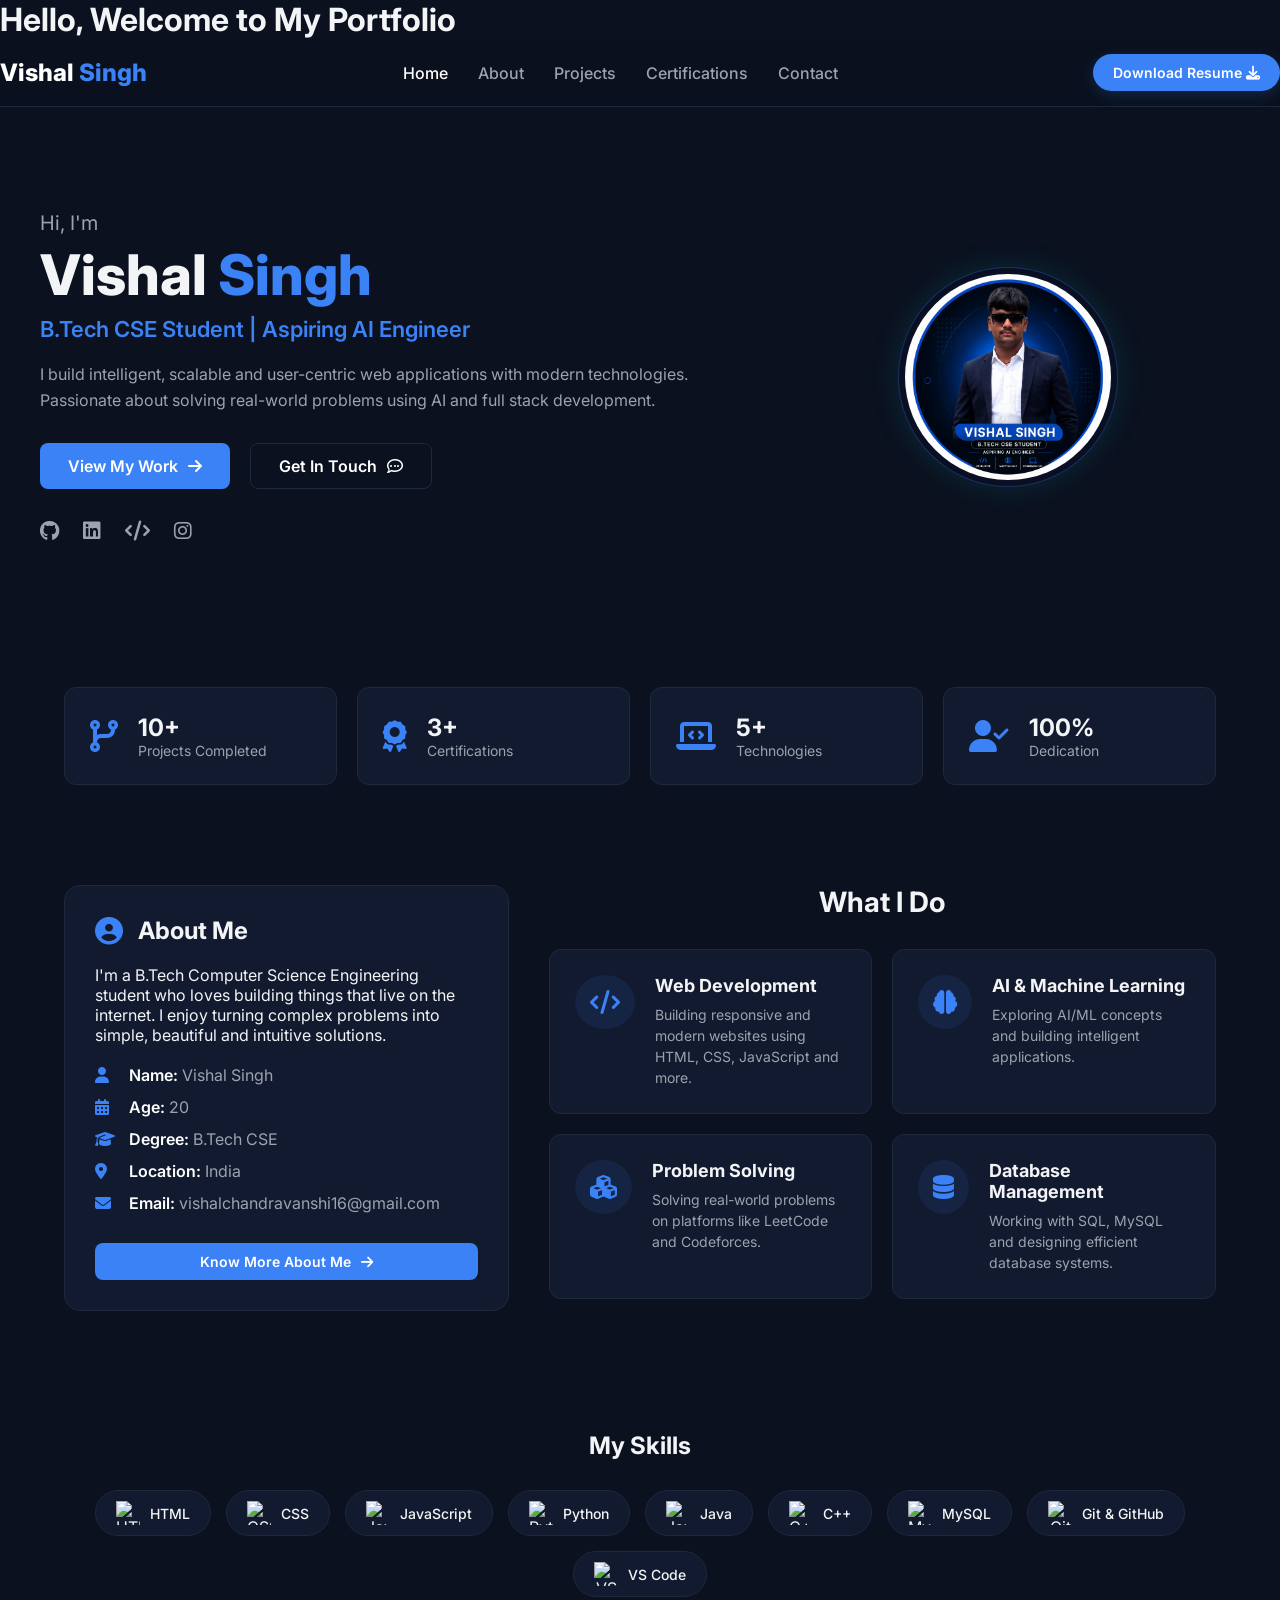
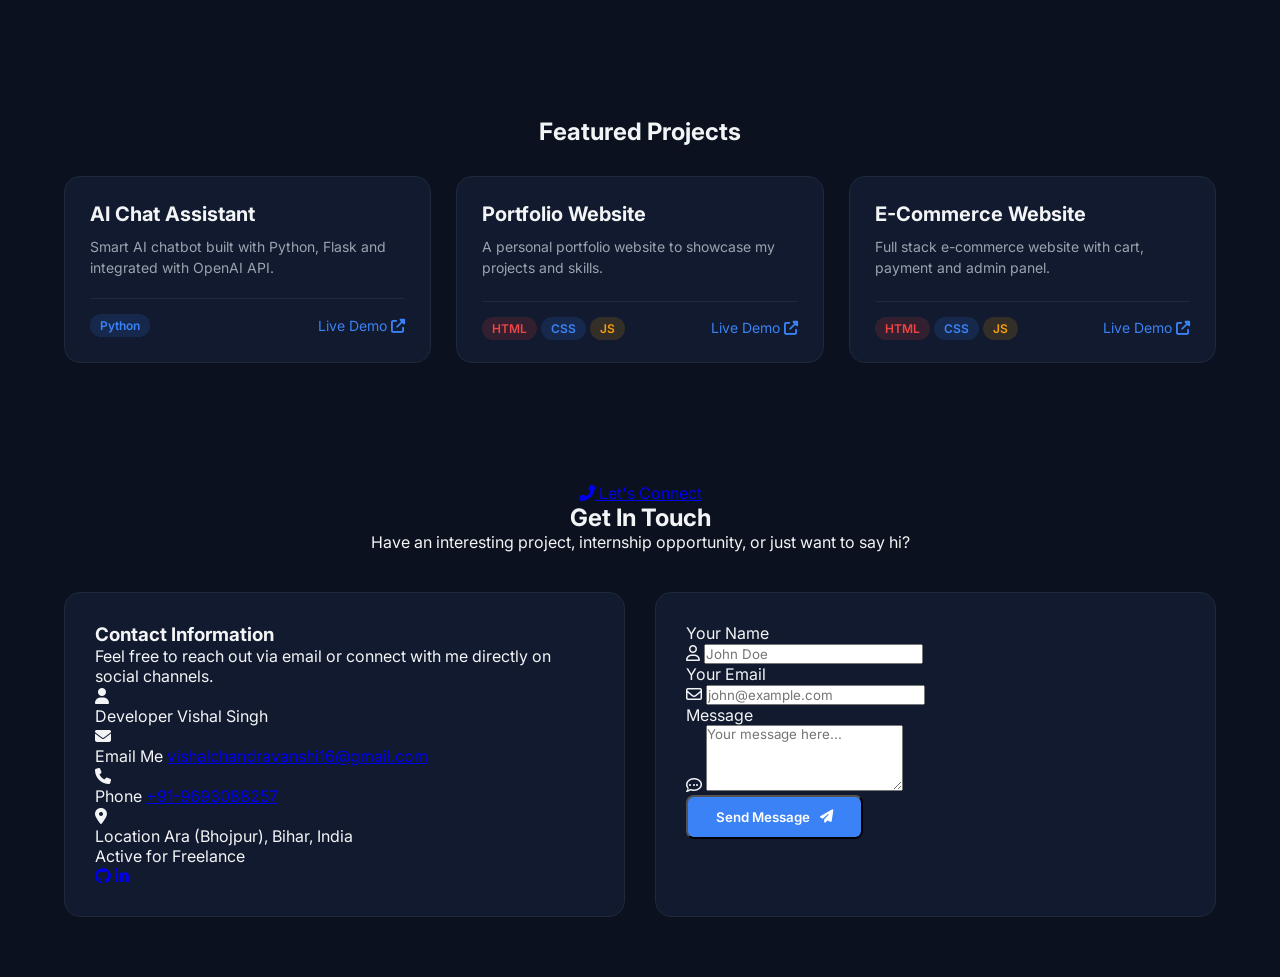
==== commit 9ffa57d2: "Matched CSS class selectors with HTML structure" ====
--- a/index.html
+++ b/index.html
@@ -21,25 +21,9 @@
 <body>
 
     <!-- WELCOME PRELOADER -->
-    <div id="welcome-loader" style="position: fixed; top: 0; left: 0; width: 100%; height: 100vh; background-color: #0b111e; display: flex; justify-content: center; align-items: center; z-index: 99999; transition: opacity 0.5s ease, visibility 0.5s ease; font-family: 'Inter', sans-serif;">
-        <h1 style="color: #ffffff; font-size: 2.5rem; font-weight: 700; text-align: center; letter-spacing: -0.5px; margin: 0; opacity: 0; animation: fadeInUp 1s forwards;">
-            Hello, Welcome to <span style="color: #00d2ff;">My Portfolio</span>
-        </h1>
+    <div id="welcome-loader">
+        <h1>Hello, Welcome to <span>My Portfolio</span></h1>
     </div>
-
-    <!-- WELCOME ANIMATION STYLE -->
-    <style>
-    @keyframes fadeInUp {
-        from {
-            opacity: 0;
-            transform: translateY(20px);
-        }
-        to {
-            opacity: 1;
-            transform: translateY(0);
-        }
-    }
-    </style>
 
     <!-- Header / Navbar -->
     <nav class="navbar">
@@ -83,38 +67,23 @@
             <!-- RIGHT SIDE: INTERACTIVE ANIMATED PROFILE ELEMENT -->
             <div class="hero-image-box">
                 <div class="interactive-hud-wrapper">
-              
-                    <!-- Ambient Glow Behind Everything -->
-                    <div class="hud-ring-layer" style="width: 280px; height: 280px; background: radial-gradient(circle, rgba(6,182,212,0.18) 0%, transparent 70%); filter: blur(35px);"></div>
-
-                    <!-- Expansion Energy Waves -->
-                    <div class="hud-ring-layer ring-pulse-1" style="inset: 20px; border: 1px solid rgba(6, 182, 212, 0.35); background: rgba(6, 182, 212, 0.02);"></div>
-                    <div class="hud-ring-layer ring-pulse-2" style="inset: 20px; border: 1px solid rgba(168, 85, 247, 0.25); background: rgba(168, 85, 247, 0.02);"></div>
-
-                    <!-- Outer Cyan Tech Ring -->
-                    <div class="hud-ring-layer ring-fast" style="inset: 0px; border: 3px solid transparent; border-top-color: #06b6d4; border-bottom-color: rgba(6,182,212,0.2); filter: drop-shadow(0 0 6px #06b6d4);"></div>
-              
-                    <!-- Electric Blue Middle Ring -->
-                    <div class="hud-ring-layer ring-slow" style="inset: 15px; border: 1.5px solid transparent; border-right-color: #3b82f6; border-left-color: #60a5fa; filter: drop-shadow(0 0 8px #3b82f6);"></div>
-              
-                    <!-- Dashed Purple Accent Arc -->
-                    <div class="hud-ring-layer ring-medium" style="inset: 30px; border: 1px dashed rgba(168, 85, 247, 0.5); border-top-color: #a855f7;"></div>
-
-                    <!-- Orbiting Colorful Neon Dots Network -->
-                    <div style="position: absolute; inset: 0; pointer-events: none; z-index: 20;">
-                        <div class="dot-cyan" style="position: absolute; top: 50%; left: 50%; width: 6px; height: 6px; background: #06b6d4; border-radius: 50%; box-shadow: 0 0 10px #06b6d4; animation-delay: 0s;"></div>
-                        <div class="dot-blue" style="position: absolute; top: 50%; left: 50%; width: 5px; height: 5px; background: #3b82f6; border-radius: 50%; box-shadow: 0 0 10px #3b82f6; animation-delay: -2s;"></div>
-                        <div class="dot-purple" style="position: absolute; top: 50%; left: 50%; width: 7px; height: 7px; background: #a855f7; border-radius: 50%; box-shadow: 0 0 10px #a855f7; animation-delay: -4s;"></div>
-                        <div class="dot-cyan" style="position: absolute; top: 50%; left: 50%; width: 5px; height: 5px; background: #ffffff; border-radius: 50%; box-shadow: 0 0 8px #ffffff; animation-delay: -6s;"></div>
-                        <div class="dot-blue" style="position: absolute; top: 50%; left: 50%; width: 6px; height: 6px; background: #00f2ff; border-radius: 50%; box-shadow: 0 0 12px #00f2ff; animation-delay: -8s;"></div>
-                        <div class="dot-purple" style="position: absolute; top: 50%; left: 50%; width: 5px; height: 5px; background: #ec4899; border-radius: 50%; box-shadow: 0 0 10px #ec4899; animation-delay: -10s;"></div>
+                    <div class="hud-ring-layer ring-pulse-1"></div>
+                    <div class="hud-ring-layer ring-pulse-2"></div>
+                    <div class="hud-ring-layer ring-fast"></div>
+                    <div class="hud-ring-layer ring-slow"></div>
+                    <div class="hud-ring-layer ring-medium"></div>
+
+                    <!-- Orbiting Dots Network -->
+                    <div class="dots-container">
+                        <div class="dot-cyan"></div>
+                        <div class="dot-blue"></div>
+                        <div class="dot-purple"></div>
                     </div>
 
                     <!-- CENTER PHOTO -->
                     <div class="profile-locked-center">
                         <img src="profile.png" alt="Vishal Singh" draggable="false">
                     </div>
-
                 </div>
             </div>
 
@@ -124,19 +93,19 @@
    <!-- Counter Metrics Grid -->
     <section class="metrics-section">
         <div class="container metrics-grid">
-            <a href="projects.html" class="metric-card" style="text-decoration: none; display: flex; align-items: center; gap: 15px;">
+            <a href="projects.html" class="metric-card">
                 <i class="fas fa-code-branch icon-blue"></i>
                 <div class="metric-info"><h3>10+</h3><p>Projects Completed</p></div>
             </a>
-            <a href="certificates.html" class="metric-card" style="text-decoration: none; display: flex; align-items: center; gap: 15px;">
+            <a href="certificates.html" class="metric-card">
                 <i class="fas fa-award icon-blue"></i>
                 <div class="metric-info"><h3>3+</h3><p>Certifications</p></div>
             </a>
-            <a href="#skills" class="metric-card" style="text-decoration: none; display: flex; align-items: center; gap: 15px;">
+            <a href="#skills" class="metric-card">
                 <i class="fas fa-laptop-code icon-blue"></i>
                 <div class="metric-info"><h3>5+</h3><p>Technologies</p></div>
             </a>
-            <a href="#contact" class="metric-card" style="text-decoration: none; display: flex; align-items: center; gap: 15px;">
+            <a href="#contact" class="metric-card">
                 <i class="fas fa-user-check icon-blue"></i>
                 <div class="metric-info"><h3>100%</h3><p>Dedication</p></div>
             </a>
@@ -166,313 +135,203 @@
             <div class="what-i-do-box">
                 <h2 class="section-heading text-center">What I Do</h2>
                 <div class="services-grid">
-                    
-                    <!-- 1. Web Development -->
-                    <div class="service-item" onclick="window.location.href='projects.html';" style="cursor: pointer;">
+                    <div class="service-item" onclick="window.location.href='projects.html';">
                         <i class="fas fa-code"></i>
                         <div>
                             <h4>Web Development</h4>
                             <p>Building responsive and modern websites using HTML, CSS, JavaScript and more.</p>
                         </div>
                     </div>
-
-                    <!-- 2. AI & Machine Learning -->
-                    <div class="service-item" onclick="window.location.href='projects.html';" style="cursor: pointer;">
+                    <div class="service-item" onclick="window.location.href='projects.html';">
                         <i class="fas fa-brain"></i>
                         <div>
                             <h4>AI & Machine Learning</h4>
                             <p>Exploring AI/ML concepts and building intelligent applications.</p>
                         </div>
                     </div>
-
-                    <!-- 3. Problem Solving -->
-                    <div class="service-item" onclick="window.location.href='#skills';" style="cursor: pointer;">
+                    <div class="service-item" onclick="window.location.href='#skills';">
                         <i class="fas fa-cubes"></i>
                         <div>
                             <h4>Problem Solving</h4>
                             <p>Solving real-world problems on platforms like LeetCode and Codeforces.</p>
                         </div>
                     </div>
-
-                    <!-- 4. Database Management -->
-                    <div class="service-item" onclick="window.location.href='#skills';" style="cursor: pointer;">
+                    <div class="service-item" onclick="window.location.href='#skills';">
                         <i class="fas fa-database"></i>
                         <div>
                             <h4>Database Management</h4>
                             <p>Working with SQL, MySQL and designing efficient database systems.</p>
                         </div>
                     </div>
-
-                </div>
-            </div>
-        </div>
-    </section>
-
-    <!-- ================= MY SKILLS SECTION (FULL WIDTH) ================= -->
-    <section id="skills" style="background-color: #0b111e; padding: 80px 20px; font-family: 'Inter', sans-serif; width: 100%; display: block; clear: both; box-sizing: border-box;">
-        <div style="max-width: 1140px; margin: 0 auto; text-align: center; width: 100%;">
-            
-            <!-- Section Title -->
-            <h2 style="color: #ffffff; font-size: 2.5rem; font-weight: 700; margin: 0 0 8px 0; position: relative; display: inline-block;">
+                </div>
+            </div>
+        </div>
+    </section>
+
+    <!-- MY SKILLS SECTION -->
+    <section id="skills" class="skills-section">
+        <div class="container text-center">
+            <h2 class="section-title">
                 My Skills
-                <span style="display: block; width: 50px; height: 3px; background-color: #3b82f6; margin: 12px auto 0 auto; border-radius: 2px;"></span>
+                <span class="title-line"></span>
             </h2>
 
-            <!-- Horizontal Skills Row (Clean Grid, Perfectly Aligned) -->
-            <div style="display: grid; grid-template-columns: repeat(auto-fit, minmax(90px, 1fr)); gap: 30px; justify-content: center; align-items: center; margin-top: 50px; padding: 10px 0; width: 100%;">
-                <!-- HTML -->
-                <div style="text-align: center; display: flex; flex-direction: column; align-items: center; gap: 12px;">
-                    <img src="https://cdn.jsdelivr.net/gh/devicons/devicon/icons/html5/html5-original.svg" alt="HTML" style="width: 45px; height: 45px;">
-                    <span style="color: #94a3b8; font-size: 0.85rem; font-weight: 500;">HTML</span>
-                </div>
-                <!-- CSS -->
-                <div style="text-align: center; display: flex; flex-direction: column; align-items: center; gap: 12px;">
-                    <img src="https://cdn.jsdelivr.net/gh/devicons/devicon/icons/css3/css3-original.svg" alt="CSS" style="width: 45px; height: 45px;">
-                    <span style="color: #94a3b8; font-size: 0.85rem; font-weight: 500;">CSS</span>
-                </div>
-                <!-- JavaScript -->
-                <div style="text-align: center; display: flex; flex-direction: column; align-items: center; gap: 12px;">
-                    <img src="https://cdn.jsdelivr.net/gh/devicons/devicon/icons/javascript/javascript-original.svg" alt="JavaScript" style="width: 45px; height: 45px;">
-                    <span style="color: #94a3b8; font-size: 0.85rem; font-weight: 500;">JavaScript</span>
-                </div>
-                <!-- Python -->
-                <div style="text-align: center; display: flex; flex-direction: column; align-items: center; gap: 12px;">
-                    <img src="https://cdn.jsdelivr.net/gh/devicons/devicon/icons/python/python-original.svg" alt="Python" style="width: 45px; height: 45px;">
-                    <span style="color: #94a3b8; font-size: 0.85rem; font-weight: 500;">Python</span>
-                </div>
-                <!-- Java -->
-                <div style="text-align: center; display: flex; flex-direction: column; align-items: center; gap: 12px;">
-                    <img src="https://cdn.jsdelivr.net/gh/devicons/devicon/icons/java/java-original.svg" alt="Java" style="width: 45px; height: 45px;">
-                    <span style="color: #94a3b8; font-size: 0.85rem; font-weight: 500;">Java</span>
-                </div>
-                <!-- C++ -->
-                <div style="text-align: center; display: flex; flex-direction: column; align-items: center; gap: 12px;">
-                    <img src="https://cdn.jsdelivr.net/gh/devicons/devicon/icons/cplusplus/cplusplus-original.svg" alt="C++" style="width: 45px; height: 45px;">
-                    <span style="color: #94a3b8; font-size: 0.85rem; font-weight: 500;">C++</span>
-                </div>
-                <!-- MySQL -->
-                <div style="text-align: center; display: flex; flex-direction: column; align-items: center; gap: 12px;">
-                    <img src="https://cdn.jsdelivr.net/gh/devicons/devicon/icons/mysql/mysql-original.svg" alt="MySQL" style="width: 45px; height: 45px;">
-                    <span style="color: #94a3b8; font-size: 0.85rem; font-weight: 500;">MySQL</span>
-                </div>
-                <!-- Git & GitHub -->
-                <div style="text-align: center; display: flex; flex-direction: column; align-items: center; gap: 12px;">
-                    <img src="https://cdn.jsdelivr.net/gh/devicons/devicon/icons/git/git-original.svg" alt="Git" style="width: 45px; height: 45px;">
-                    <span style="color: #94a3b8; font-size: 0.85rem; font-weight: 500;">Git & GitHub</span>
-                </div>
-                <!-- VS Code -->
-                <div style="text-align: center; display: flex; flex-direction: column; align-items: center; gap: 12px;">
-                    <img src="https://cdn.jsdelivr.net/gh/devicons/devicon/icons/vscode/vscode-original.svg" alt="VS Code" style="width: 45px; height: 45px;">
-                    <span style="color: #94a3b8; font-size: 0.85rem; font-weight: 500;">VS Code</span>
-                </div>
-            </div>
-
-        </div>
-    </section>
-
-    <!-- ================= FEATURED PROJECTS SECTION (FULL WIDTH) ================= -->
-    <section id="projects" style="background-color: #0b111e; padding: 80px 20px; font-family: 'Inter', sans-serif; width: 100%; display: block; clear: both; box-sizing: border-box;">
-        <div style="max-width: 1140px; margin: 0 auto; text-align: center; width: 100%;">
-            
-            <!-- Section Title -->
-            <h2 style="color: #ffffff; font-size: 2.5rem; font-weight: 700; margin: 0 0 8px 0; position: relative; display: inline-block;">
+            <div class="skills-grid">
+                <div class="skill-item"><img src="https://cdn.jsdelivr.net/gh/devicons/devicon/icons/html5/html5-original.svg" alt="HTML"><span>HTML</span></div>
+                <div class="skill-item"><img src="https://cdn.jsdelivr.net/gh/devicons/devicon/icons/css3/css3-original.svg" alt="CSS"><span>CSS</span></div>
+                <div class="skill-item"><img src="https://cdn.jsdelivr.net/gh/devicons/devicon/icons/javascript/javascript-original.svg" alt="JavaScript"><span>JavaScript</span></div>
+                <div class="skill-item"><img src="https://cdn.jsdelivr.net/gh/devicons/devicon/icons/python/python-original.svg" alt="Python"><span>Python</span></div>
+                <div class="skill-item"><img src="https://cdn.jsdelivr.net/gh/devicons/devicon/icons/java/java-original.svg" alt="Java"><span>Java</span></div>
+                <div class="skill-item"><img src="https://cdn.jsdelivr.net/gh/devicons/devicon/icons/cplusplus/cplusplus-original.svg" alt="C++"><span>C++</span></div>
+                <div class="skill-item"><img src="https://cdn.jsdelivr.net/gh/devicons/devicon/icons/mysql/mysql-original.svg" alt="MySQL"><span>MySQL</span></div>
+                <div class="skill-item"><img src="https://cdn.jsdelivr.net/gh/devicons/devicon/icons/git/git-original.svg" alt="Git"><span>Git & GitHub</span></div>
+                <div class="skill-item"><img src="https://cdn.jsdelivr.net/gh/devicons/devicon/icons/vscode/vscode-original.svg" alt="VS Code"><span>VS Code</span></div>
+            </div>
+        </div>
+    </section>
+
+    <!-- FEATURED PROJECTS SECTION -->
+    <section id="projects" class="projects-section">
+        <div class="container text-center">
+            <h2 class="section-title">
                 Featured Projects
-                <span style="display: block; width: 50px; height: 3px; background-color: #3b82f6; margin: 12px auto 0 auto; border-radius: 2px;"></span>
+                <span class="title-line"></span>
             </h2>
 
-            <!-- Projects Cards Grid Layout (Perfect Equal Heights & Row Alignment) -->
-            <div style="display: grid; grid-template-columns: repeat(auto-fit, minmax(300px, 1fr)); gap: 30px; margin-top: 50px; width: 100%; box-sizing: border-box;">
-                
-                <!-- PROJECT 1: AI Chat Assistant -->
-                <div style="background: #0f172a; border: 1px solid rgba(255, 255, 255, 0.05); border-radius: 16px; padding: 30px; text-align: left; display: flex; flex-direction: column; justify-content: space-between; box-sizing: border-box; box-shadow: 0 10px 30px rgba(0,0,0,0.2); min-height: 220px;">
+            <div class="projects-grid">
+                <div class="project-card">
                     <div>
-                        <h3 style="color: #ffffff; font-size: 1.35rem; font-weight: 600; margin: 0 0 12px 0;">AI Chat Assistant</h3>
-                        <p style="color: #94a3b8; font-size: 0.95rem; line-height: 1.6; margin: 0 0 25px 0;">Smart AI chatbot built with Python, Flask and integrated with OpenAI API.</p>
-                    </div>
-                    <div style="display: flex; justify-content: space-between; align-items: center; margin-top: auto;">
-                        <span style="background: rgba(56, 189, 248, 0.1); color: #38bdf8; font-size: 0.8rem; padding: 4px 14px; border-radius: 20px; font-weight: 500;">Python</span>
-                        <a href="#" style="color: #38bdf8; text-decoration: none; font-size: 0.95rem; font-weight: 500; display: flex; align-items: center; gap: 6px;">Live Demo <i class="fas fa-external-link-alt" style="font-size: 0.8rem;"></i></a>
-                    </div>
-                </div>
-
-                <!-- PROJECT 2: Portfolio Website -->
-                <div style="background: #0f172a; border: 1px solid rgba(255, 255, 255, 0.05); border-radius: 16px; padding: 30px; text-align: left; display: flex; flex-direction: column; justify-content: space-between; box-sizing: border-box; box-shadow: 0 10px 30px rgba(0,0,0,0.2); min-height: 220px;">
+                        <h3>AI Chat Assistant</h3>
+                        <p>Smart AI chatbot built with Python, Flask and integrated with OpenAI API.</p>
+                    </div>
+                    <div class="project-footer">
+                        <span class="tag tag-cyan">Python</span>
+                        <a href="#">Live Demo <i class="fas fa-external-link-alt"></i></a>
+                    </div>
+                </div>
+
+                <div class="project-card">
                     <div>
-                        <h3 style="color: #ffffff; font-size: 1.35rem; font-weight: 600; margin: 0 0 12px 0;">Portfolio Website</h3>
-                        <p style="color: #94a3b8; font-size: 0.95rem; line-height: 1.6; margin: 0 0 25px 0;">A personal portfolio website to showcase my projects and skills.</p>
-                    </div>
-                    <div style="display: flex; justify-content: space-between; align-items: center; margin-top: auto;">
-                        <div style="display: flex; gap: 6px;">
-                            <span style="background: rgba(239, 68, 68, 0.1); color: #ef4444; font-size: 0.75rem; padding: 4px 10px; border-radius: 20px; font-weight: 500;">HTML</span>
-                            <span style="background: rgba(59, 130, 246, 0.1); color: #3b82f6; font-size: 0.75rem; padding: 4px 10px; border-radius: 20px; font-weight: 500;">CSS</span>
-                            <span style="background: rgba(234, 179, 8, 0.1); color: #eab308; font-size: 0.75rem; padding: 4px 10px; border-radius: 20px; font-weight: 500;">JS</span>
-                        </div>
-                        <a href="#" style="color: #38bdf8; text-decoration: none; font-size: 0.95rem; font-weight: 500; display: flex; align-items: center; gap: 6px;">Live Demo <i class="fas fa-external-link-alt" style="font-size: 0.8rem;"></i></a>
-                    </div>
-                </div>
-
-                <!-- PROJECT 3: E-Commerce Website -->
-                <div style="background: #0f172a; border: 1px solid rgba(255, 255, 255, 0.05); border-radius: 16px; padding: 30px; text-align: left; display: flex; flex-direction: column; justify-content: space-between; box-sizing: border-box; box-shadow: 0 10px 30px rgba(0,0,0,0.2); min-height: 220px;">
+                        <h3>Portfolio Website</h3>
+                        <p>A personal portfolio website to showcase my projects and skills.</p>
+                    </div>
+                    <div class="project-footer">
+                        <div class="tags-group">
+                            <span class="tag tag-red">HTML</span>
+                            <span class="tag tag-blue">CSS</span>
+                            <span class="tag tag-yellow">JS</span>
+                        </div>
+                        <a href="#">Live Demo <i class="fas fa-external-link-alt"></i></a>
+                    </div>
+                </div>
+
+                <div class="project-card">
                     <div>
-                        <h3 style="color: #ffffff; font-size: 1.35rem; font-weight: 600; margin: 0 0 12px 0;">E-Commerce Website</h3>
-                        <p style="color: #94a3b8; font-size: 0.95rem; line-height: 1.6; margin: 0 0 25px 0;">Full stack e-commerce website with cart, payment and admin panel.</p>
-                    </div>
-                    <div style="display: flex; justify-content: space-between; align-items: center; margin-top: auto;">
-                        <div style="display: flex; gap: 6px;">
-                            <span style="background: rgba(239, 68, 68, 0.1); color: #ef4444; font-size: 0.75rem; padding: 4px 10px; border-radius: 20px; font-weight: 500;">HTML</span>
-                            <span style="background: rgba(59, 130, 246, 0.1); color: #3b82f6; font-size: 0.75rem; padding: 4px 10px; border-radius: 20px; font-weight: 500;">CSS</span>
-                            <span style="background: rgba(234, 179, 8, 0.1); color: #eab308; font-size: 0.75rem; padding: 4px 10px; border-radius: 20px; font-weight: 500;">JS</span>
-                        </div>
-                        <a href="#" style="color: #38bdf8; text-decoration: none; font-size: 0.95rem; font-weight: 500; display: flex; align-items: center; gap: 6px;">Live Demo <i class="fas fa-external-link-alt" style="font-size: 0.8rem;"></i></a>
-                    </div>
-                </div>
-
-            </div>
-        </div>
-    </section>
-
-    <!-- ================= PREMIUM CONTACT SECTION (GET IN TOUCH) ================= -->
-    <section id="contact" style="background-color: #0b111e; padding: 80px 20px; font-family: 'Inter', sans-serif; position: relative; width: 100%; display: block; clear: both; box-sizing: border-box;">
-        <div style="max-width: 1140px; margin: 0 auto; box-sizing: border-box; width: 100%;">
-            
-            <!-- Header -->
-            <div style="text-align: center; margin-bottom: 60px; width: 100%;">
-                <a href="#portfolioContactForm" style="display: inline-flex; align-items: center; gap: 8px; background: rgba(6, 182, 212, 0.1); border: 1px solid rgba(6, 182, 212, 0.2); padding: 6px 16px; border-radius: 20px; color: #00d2ff; font-size: 0.85rem; font-weight: 600; margin-bottom: 20px; text-decoration: none; transition: all 0.3s ease; cursor: pointer;">
-                    <i class="fas fa-phone-alt"></i> Let's Connect
-                </a>
-                <h2 style="color: #ffffff; font-size: 3rem; font-weight: 800; margin: 0 0 20px 0; letter-spacing: -0.5px;">Get In Touch</h2>
-                <p style="color: #94a3b8; font-size: 1.1rem; max-width: 600px; margin: 0 auto; line-height: 1.6;">Have an interesting project, internship opportunity, or just want to say hi?</p>
-            </div>
-
-            <!-- Layout Wrapper (Side-by-Side Flex Layout) -->
-            <div style="display: flex; flex-direction: row; gap: 40px; justify-content: center; align-items: stretch; width: 100%; box-sizing: border-box;">
-                
+                        <h3>E-Commerce Website</h3>
+                        <p>Full stack e-commerce website with cart, payment and admin panel.</p>
+                    </div>
+                    <div class="project-footer">
+                        <div class="tags-group">
+                            <span class="tag tag-red">HTML</span>
+                            <span class="tag tag-blue">CSS</span>
+                            <span class="tag tag-yellow">JS</span>
+                        </div>
+                        <a href="#">Live Demo <i class="fas fa-external-link-alt"></i></a>
+                    </div>
+                </div>
+            </div>
+        </div>
+    </section>
+
+    <!-- CONTACT SECTION -->
+    <section id="contact" class="contact-section">
+        <div class="container">
+            <div class="contact-header text-center">
+                <a href="#portfolioContactForm" class="badge-link"><i class="fas fa-phone-alt"></i> Let's Connect</a>
+                <h2>Get In Touch</h2>
+                <p>Have an interesting project, internship opportunity, or just want to say hi?</p>
+            </div>
+
+            <div class="contact-container">
                 <!-- LEFT CARD: CONTACT INFO -->
-                <div style="flex: 1; min-width: 320px; background: #0f172a; border: 1px solid rgba(255, 255, 255, 0.05); padding: 40px; border-radius: 24px; display: flex; flex-direction: column; justify-content: space-between; box-sizing: border-box;">
+                <div class="contact-info-card">
                     <div>
-                        <h3 style="color: #ffffff; font-size: 1.75rem; font-weight: 700; margin: 0 0 15px 0;">Contact Information</h3>
-                        <p style="color: #38bdf8; font-size: 0.95rem; line-height: 1.5; margin: 0 0 40px 0;">Feel free to reach out via email or connect with me directly on social channels.</p>
+                        <h3>Contact Information</h3>
+                        <p class="subtitle-text">Feel free to reach out via email or connect with me directly on social channels.</p>
                         
-                        <div style="display: flex; flex-direction: column; gap: 30px;">
-                            <!-- Developer -->
-                            <div style="display: flex; align-items: center; gap: 20px;">
-                                <div style="width: 48px; height: 48px; background: rgba(6, 182, 212, 0.1); border-radius: 50%; display: flex; align-items: center; justify-content: center; color: #06b6d4; flex-shrink: 0;">
-                                    <i class="fas fa-user"></i>
+                        <div class="info-items">
+                            <div class="info-item">
+                                <div class="icon-circle cyan"><i class="fas fa-user"></i></div>
+                                <div>
+                                    <span class="label">Developer</span>
+                                    <span class="val">Vishal Singh</span>
                                 </div>
+                            </div>
+                            <div class="info-item">
+                                <div class="icon-circle blue"><i class="fas fa-envelope"></i></div>
                                 <div>
-                                    <span style="display: block; color: #64748b; font-size: 0.75rem; font-weight: 700; text-transform: uppercase; letter-spacing: 0.5px; margin-bottom: 2px;">Developer</span>
-                                    <span style="color: #ffffff; font-size: 1.05rem; font-weight: 600;">Vishal Singh</span>
+                                    <span class="label">Email Me</span>
+                                    <a href="mailto:vishalchandravanshi16@gmail.com" class="val-link">vishalchandravanshi16@gmail.com</a>
                                 </div>
                             </div>
-                            <!-- Email -->
-                            <div style="display: flex; align-items: center; gap: 20px;">
-                                <div style="width: 48px; height: 48px; background: rgba(59, 130, 246, 0.1); border-radius: 50%; display: flex; align-items: center; justify-content: center; color: #3b82f6; flex-shrink: 0;">
-                                    <i class="fas fa-envelope"></i>
+                            <div class="info-item">
+                                <div class="icon-circle purple"><i class="fas fa-phone"></i></div>
+                                <div>
+                                    <span class="label">Phone</span>
+                                    <a href="tel:+919693088257" class="val-link">+91-9693088257</a>
                                 </div>
+                            </div>
+                            <div class="info-item">
+                                <div class="icon-circle pink"><i class="fas fa-map-marker-alt"></i></div>
                                 <div>
-                                    <span style="display: block; color: #64748b; font-size: 0.75rem; font-weight: 700; text-transform: uppercase; letter-spacing: 0.5px; margin-bottom: 2px;">Email Me</span>
-                                    <a href="mailto:vishalchandravanshi16@gmail.com" style="color: #ffffff; font-size: 1.05rem; font-weight: 600; text-decoration: none; word-break: break-all;">vishalchandravanshi16@gmail.com</a>
+                                    <span class="label">Location</span>
+                                    <span class="val">Ara (Bhojpur), Bihar, India</span>
                                 </div>
                             </div>
-                            <!-- Phone -->
-                            <div style="display: flex; align-items: center; gap: 20px;">
-                                <div style="width: 48px; height: 48px; background: rgba(139, 92, 246, 0.1); border-radius: 50%; display: flex; align-items: center; justify-content: center; color: #8b5cf6; flex-shrink: 0;">
-                                    <i class="fas fa-phone"></i>
-                                </div>
-                                <div>
-                                    <span style="display: block; color: #64748b; font-size: 0.75rem; font-weight: 700; text-transform: uppercase; letter-spacing: 0.5px; margin-bottom: 2px;">Phone</span>
-                                    <a href="tel:+919693088257" style="color: #ffffff; font-size: 1.05rem; font-weight: 600; text-decoration: none;">+91-9693088257</a>
-                                </div>
-                            </div>
-                            <!-- Location -->
-                            <div style="display: flex; align-items: center; gap: 20px;">
-                                <div style="width: 48px; height: 48px; background: rgba(236, 72, 153, 0.1); border-radius: 50%; display: flex; align-items: center; justify-content: center; color: #ec4899; flex-shrink: 0;">
-                                    <i class="fas fa-map-marker-alt"></i>
-                                </div>
-                                <div>
-                                    <span style="display: block; color: #64748b; font-size: 0.75rem; font-weight: 700; text-transform: uppercase; letter-spacing: 0.5px; margin-bottom: 2px;">Location</span>
-                                    <span style="color: #ffffff; font-size: 1.05rem; font-weight: 600;">Ara (Bhojpur), Bihar, India</span>
-                                </div>
-                            </div>
-                        </div>
-                    </div>
-
-                    <!-- Footer of Left Card -->
-                    <div style="margin-top: 50px; padding-top: 25px; border-top: 1px solid rgba(255, 255, 255, 0.05); display: flex; justify-content: space-between; align-items: center;">
-                        <div style="display: flex; align-items: center; gap: 8px; color: #94a3b8; font-size: 0.9rem;">
-                            <span style="width: 8px; height: 8px; background-color: #10b981; border-radius: 50%; display: inline-block;"></span> Active for Freelance
-                        </div>
-                        <div style="display: flex; gap: 12px;">
-                            <a href="https://github.com/vishalchandravanshi16-art" target="_blank" rel="noopener noreferrer" style="width: 36px; height: 36px; background: rgba(255, 255, 255, 0.03); border: 1px solid rgba(255, 255, 255, 0.08); border-radius: 50%; display: flex; align-items: center; justify-content: center; color: #94a3b8; text-decoration: none;"><i class="fab fa-github"></i></a>
-                            <a href="https://www.linkedin.com/in/vishal-singh-019457370/" target="_blank" rel="noopener noreferrer" style="width: 36px; height: 36px; background: rgba(255, 255, 255, 0.03); border: 1px solid rgba(255, 255, 255, 0.08); border-radius: 50%; display: flex; align-items: center; justify-content: center; color: #94a3b8; text-decoration: none;"><i class="fab fa-linkedin-in"></i></a>
-                        </div>
-                    </div>
-                </div>
-
-               <!-- RIGHT CARD: CONTACT FORM -->
-                <div style="flex: 1.2; min-width: 340px; background: #0f172a; border: 1px solid rgba(255, 255, 255, 0.05); padding: 40px; border-radius: 24px; box-sizing: border-box;">
-                    <form id="portfolioContactForm" action="https://formspree.io/f/mykrakek" method="POST" style="display: flex; flex-direction: column; gap: 25px; margin: 0; width: 100%; box-sizing: border-box;">
-                        
-                        <!-- YOUR NAME -->
-                        <div style="width: 100%; box-sizing: border-box;">
-                            <label for="name" style="display: block; color: #94a3b8; font-size: 0.8rem; font-weight: 700; text-transform: uppercase; letter-spacing: 0.5px; margin-bottom: 10px;">Your Name</label>
-                            <div style="position: relative; width: 100%;">
-                                <i class="far fa-user" style="position: absolute; left: 16px; top: 50%; transform: translateY(-50%); color: #475569;"></i>
-                                <input type="text" id="name" name="name" placeholder="John Doe" required style="width: 100%; padding: 14px 16px 14px 45px; background: #0b111e; border: 1px solid rgba(255, 255, 255, 0.08); border-radius: 12px; color: #ffffff; font-size: 0.95rem; box-sizing: border-box;">
-                            </div>
-                        </div>
-
-                        <!-- YOUR EMAIL -->
-                        <div style="width: 100%; box-sizing: border-box;">
-                            <label for="email" style="display: block; color: #94a3b8; font-size: 0.8rem; font-weight: 700; text-transform: uppercase; letter-spacing: 0.5px; margin-bottom: 10px;">Your Email</label>
-                            <div style="position: relative; width: 100%;">
-                                <i class="far fa-envelope" style="position: absolute; left: 16px; top: 50%; transform: translateY(-50%); color: #475569;"></i>
-                                <input type="email" id="email" name="email" placeholder="john@example.com" required style="width: 100%; padding: 14px 16px 14px 45px; background: #0b111e; border: 1px solid rgba(255, 255, 255, 0.08); border-radius: 12px; color: #ffffff; font-size: 0.95rem; box-sizing: border-box;">
-                            </div>
-                        </div>
-
-                        <!-- SUBJECT (जो गायब था, अब जोड़ दिया गया है) -->
-                        <div style="width: 100%; box-sizing: border-box;">
-                            <label for="subject" style="display: block; color: #94a3b8; font-size: 0.8rem; font-weight: 700; text-transform: uppercase; letter-spacing: 0.5px; margin-bottom: 10px;">SUBJECT</label>
-                            <div style="position: relative; width: 100%;">
-                                <i class="far fa-bookmark" style="position: absolute; left: 16px; top: 50%; transform: translateY(-50%); color: #475569;"></i>
-                                <input type="text" id="subject" name="subject" placeholder="Project Inquiry / Job Opportunity" required style="width: 100%; padding: 14px 16px 14px 45px; background: #0b111e; border: 1px solid rgba(255, 255, 255, 0.08); border-radius: 12px; color: #ffffff; font-size: 0.95rem; box-sizing: border-box;">
-                            </div>
-                        </div>
-
-                        <!-- YOUR MESSAGE (आइकॉन पैडिंग और प्लेसहोल्डर के साथ फिक्स) -->
-                        <div style="width: 100%; box-sizing: border-box;">
-                            <label for="message" style="display: block; color: #94a3b8; font-size: 0.8rem; font-weight: 700; text-transform: uppercase; letter-spacing: 0.5px; margin-bottom: 10px;">Your Message</label>
-                            <div style="position: relative; width: 100%;">
-                                <i class="far fa-comment" style="position: absolute; left: 16px; top: 24px; transform: translateY(-50%); color: #475569;"></i>
-                                <textarea id="message" name="message" rows="5" placeholder="Hi Vishal, I would love to discuss a project..." required style="width: 100%; padding: 14px 16px 14px 45px; background: #0b111e; border: 1px solid rgba(255, 255, 255, 0.08); border-radius: 12px; color: #ffffff; font-size: 0.95rem; box-sizing: border-box; resize: vertical; min-height: 120px;"></textarea>
-                            </div>
-                        </div>
-
-                        <!-- SUBMIT BUTTON -->
-                        <button type="submit" style="width: 100%; padding: 14px 20px; background: #3b82f6; border: none; border-radius: 12px; color: #ffffff; font-size: 1rem; font-weight: 600; cursor: pointer; transition: background 0.3s ease;">Send Message <i class="fas fa-paper-plane" style="margin-left: 8px;"></i></button>
+                        </div>
+                    </div>
+
+                    <div class="card-footer">
+                        <div class="status-indicator">
+                            <span class="dot"></span> Active for Freelance
+                        </div>
+                        <div class="social-circles">
+                            <a href="https://github.com/vishalchandravanshi16-art" target="_blank" rel="noopener noreferrer"><i class="fab fa-github"></i></a>
+                            <a href="https://www.linkedin.com/in/vishal-singh-019457370/" target="_blank" rel="noopener noreferrer"><i class="fab fa-linkedin-in"></i></a>
+                        </div>
+                    </div>
+                </div>
+
+                <!-- RIGHT CARD: CONTACT FORM -->
+                <div class="contact-form-card">
+                    <form id="portfolioContactForm" action="https://formspree.io/f/mykrakek" method="POST">
+                        <div class="form-group">
+                            <label for="name">Your Name</label>
+                            <div class="input-wrapper">
+                                <i class="far fa-user"></i>
+                                <input type="text" id="name" name="name" placeholder="John Doe" required>
+                            </div>
+                        </div>
+                        <div class="form-group">
+                            <label for="email">Your Email</label>
+                            <div class="input-wrapper">
+                                <i class="far fa-envelope"></i>
+                                <input type="email" id="email" name="email" placeholder="john@example.com" required>
+                            </div>
+                        </div>
+                        <div class="form-group">
+                            <label for="message">Message</label>
+                            <div class="input-wrapper">
+                                <i class="far fa-comment-dots"></i>
+                                <textarea id="message" name="message" rows="4" placeholder="Your message here..." required></textarea>
+                            </div>
+                        </div>
+                        <button type="submit" class="btn btn-primary submit-btn">Send Message <i class="fas fa-paper-plane"></i></button>
                     </form>
                 </div>
-
-            </div>
-        </div>
-    </section>
-
-    <!-- WELCOME LOADER SCRIPT -->
-    <script>
-        window.addEventListener('DOMContentLoaded', () => {
-            setTimeout(() => {
-                const loader = document.getElementById('welcome-loader');
-                if (loader) {
-                    loader.style.opacity = '0';
-                    loader.style.visibility = 'hidden';
-                    setTimeout(() => {
-                        loader.remove();
-                    }, 500);
-                }
-            }, 2000); // 2 सेकंड के लिए दिखेगा
-        });
-    </script>
+            </div>
+        </div>
+    </section>
 
 </body>
 </html>
--- a/css/style.css
+++ b/css/style.css
@@ -83,7 +83,7 @@
 .hero-title span { color: var(--accent-blue); }
 .hero-tagline { color: var(--accent-blue); font-size: 22px; font-weight: 600; margin-bottom: 20px; }
 .hero-desc { color: var(--text-muted); line-height: 1.6; font-size: 16px; margin-bottom: 30px; }
-.hero-buttons { display: flex; gap: 20px; margin-bottom: 30px; }
+.hero-buttons { display: flex; gap: 20px; margin-bottom: 30px; flex-wrap: wrap; }
 .btn {
     padding: 12px 28px;
     border-radius: 8px;
@@ -100,28 +100,32 @@
 .social-links a { color: var(--text-muted); font-size: 20px; margin-right: 20px; transition: color 0.3s; }
 .social-links a:hover { color: var(--accent-blue); }
 
-/* Glowing Circle Photo Frame */
-/* Glowing Circle Photo Frame */
+/* Hero Image & HUD Section */
 .hero-image-box { 
     display: flex; 
-    justify-content: flex-end; 
+    justify-content: center; 
     align-items: center;
     width: 100%;
-    min-height: 400px;
-}
-.glowing-circle {
-    width: 380px;
-    height: 380px;
+    min-height: 350px;
+}
+.interactive-hud-wrapper {
+    position: relative;
+    width: 320px;
+    height: 320px;
+    display: flex;
+    align-items: center;
+    justify-content: center;
+}
+.profile-locked-center {
+    width: 250px;
+    height: 250px;
     border-radius: 50%;
-    background: linear-gradient(145deg, #111a2e, #0b111e);
-    border: 2px solid var(--accent-blue);
-    box-shadow: 0 0 40px var(--accent-glow);
     overflow: hidden;
-    display: flex;
-    align-items: center;
-    justify-content: center;
-}
-.glowing-circle img {
+    border: 3px solid var(--accent-blue);
+    box-shadow: 0 0 30px var(--accent-glow);
+    z-index: 2;
+}
+.profile-locked-center img {
     width: 100%;
     height: 100%;
     object-fit: cover;
@@ -142,6 +146,8 @@
     display: flex;
     align-items: center;
     gap: 20px;
+    text-decoration: none;
+    color: var(--text-main);
 }
 .icon-blue { font-size: 32px; color: var(--accent-blue); }
 .metric-info h3 { font-size: 24px; font-weight: 700; }
@@ -183,162 +189,92 @@
     display: flex;
     gap: 20px;
     align-items: flex-start;
+    cursor: pointer;
 }
 .service-item i { font-size: 24px; color: var(--accent-blue); background: rgba(59, 130, 246, 0.1); padding: 15px; border-radius: 50%; }
 .service-item h4 { margin-bottom: 8px; font-size: 18px; }
 .service-item p { color: var(--text-muted); font-size: 14px; line-height: 1.5; }
 
-/* Footer Specifications */
-.main-footer {
-    border-top: 1px solid var(--border-color);
-    padding: 30px 0;
-    margin-top: 60px;
-    color: var(--text-muted);
-    font-size: 14px;
-}
-.footer-flex { display: flex; justify-content: space-between; align-items: center; }
-.footer-links a { color: var(--text-muted); text-decoration: none; margin-left: 20px; }
-.footer-links a:hover { color: var(--accent-blue); }
-
-/* Responsive Adaptations */
+/* Skills Section */
+.skills-section { padding: 60px 0; }
+.skills-grid {
+    display: flex;
+    justify-content: center;
+    align-items: center;
+    flex-wrap: wrap;
+    gap: 15px;
+    margin-top: 30px;
+}
+.skill-item {
+    display: flex;
+    align-items: center;
+    gap: 10px;
+    background: var(--bg-card);
+    border: 1px solid var(--border-color);
+    padding: 10px 20px;
+    border-radius: 30px;
+    transition: all 0.3s ease;
+}
+.skill-item img { width: 24px; height: 24px; object-fit: contain; }
+.skill-item span { font-size: 14px; color: var(--text-main); font-weight: 500; }
+
+/* Featured Projects Section */
+.projects-section { padding: 60px 0; }
+.projects-grid {
+    display: grid;
+    grid-template-columns: repeat(3, 1fr);
+    gap: 25px;
+    margin-top: 30px;
+}
+.project-card {
+    background: var(--bg-card);
+    border: 1px solid var(--border-color);
+    border-radius: 16px;
+    padding: 25px;
+    display: flex;
+    flex-direction: column;
+    justify-content: space-between;
+    text-align: left;
+}
+.project-card h3 { font-size: 20px; margin-bottom: 10px; }
+.project-card p { color: var(--text-muted); font-size: 14px; line-height: 1.5; margin-bottom: 20px; }
+.project-footer { display: flex; justify-content: space-between; align-items: center; border-top: 1px solid var(--border-color); padding-top: 15px; }
+.project-footer a { color: var(--accent-blue); text-decoration: none; font-size: 14px; }
+.tag { font-size: 12px; padding: 4px 10px; border-radius: 20px; font-weight: 600; }
+.tag-cyan { background: rgba(59, 130, 246, 0.15); color: #3b82f6; }
+.tag-red { background: rgba(239, 68, 68, 0.15); color: #ef4444; }
+.tag-blue { background: rgba(59, 130, 246, 0.15); color: #3b82f6; }
+.tag-yellow { background: rgba(245, 158, 11, 0.15); color: #f59e0b; }
+
+/* Contact Section Fix */
+.contact-section { padding: 60px 0; }
+.contact-container {
+    display: flex;
+    gap: 30px;
+    margin-top: 40px;
+}
+.contact-info-card, .contact-form-card {
+    flex: 1;
+    background: var(--bg-card);
+    border: 1px solid var(--border-color);
+    padding: 30px;
+    border-radius: 16px;
+}
+
+.text-center { text-align: center; }
+
+/* Responsive Media Queries */
 @media (max-width: 992px) {
     .hero-grid, .core-grid { grid-template-columns: 1fr; }
     .metrics-grid, .services-grid { grid-template-columns: repeat(2, 1fr); }
-    .hero-image-box { 
-        order: -1; 
-        justify-content: center; 
-        min-height: auto;
-        margin-bottom: 30px;
-    }
-}
-@media (max-width: 576px) {
-    .metrics-grid, .services-grid { grid-template-columns: 1fr; }
-    .hero-title { font-size: 40px; }
-    .footer-flex { flex-direction: column; gap: 15px; text-align: center; }
-}
-/* ================= Skills Section Style Engines (Fixed Size) ================= */
-.skills-section { 
-    padding: 60px 0; 
-}
-.skills-grid-icons {
-    display: flex;
-    justify-content: center;
-    align-items: center;
-    flex-wrap: wrap;
-    gap: 20px;
-    margin-top: 30px;
-    max-width: 900px;
-    margin-left: auto;
-    margin-right: auto;
-}
-.skill-icon-card {
-    display: flex;
-    align-items: center;
-    gap: 10px;
-    background: var(--bg-card);
-    border: 1px solid var(--border-color);
-    padding: 10px 20px;
-    border-radius: 30px;
-    transition: all 0.3s ease;
-    min-width: 130px;
-    justify-content: center;
-}
-.skill-icon-card:hover { 
-    transform: translateY(-3px);
-    border-color: var(--accent-blue);
-    box-shadow: 0 4px 15px var(--accent-glow);
-}
-.skill-icon-card img {
-    width: 24px;
-    height: 24px;
-    object-fit: contain;
-}
-.skill-icon-card span {
-    font-size: 14px;
-    color: var(--text-main);
-    font-weight: 500;
-}
-
-/* ================= Featured Projects Style Engine ================= */
-.featured-projects-section { padding: 60px 0; }
-.projects-showcase-grid {
-    display: grid;
-    grid-template-columns: repeat(3, 1fr);
-    gap: 25px;
-    margin-top: 30px;
-}
-.project-premium-card {
-    background: var(--bg-card);
-    border: 1px solid var(--border-color);
-    border-radius: 16px;
-    overflow: hidden;
-    transition: all 0.3s ease;
-}
-.project-premium-card:hover {
-    transform: translateY(-5px);
-    box-shadow: 0 10px 30px rgba(59, 130, 246, 0.15);
-    border-color: rgba(59, 130, 246, 0.4);
-}
-.project-img-wrapper {
-    position: relative;
-    height: 180px;
-    overflow: hidden;
-}
-.project-img-wrapper img {
-    width: 100%;
-    height: 100%;
-    object-fit: cover;
-}
-.external-link-icon {
-    position: absolute;
-    top: 15px;
-    right: 15px;
-    background: rgba(11, 17, 30, 0.8);
-    border: 1px solid var(--border-color);
-    color: #fff;
-    width: 35px;
-    height: 35px;
-    border-radius: 8px;
-    display: flex;
-    align-items: center;
-    justify-content: center;
-    text-decoration: none;
-    font-size: 14px;
-}
-.project-details { padding: 20px; }
-.project-details h4 { font-size: 18px; margin-bottom: 8px; font-weight: 600; }
-.project-details p { color: var(--text-muted); font-size: 14px; line-height: 1.5; margin-bottom: 15px; }
-.project-tags { display: flex; gap: 8px; margin-bottom: 20px; flex-wrap: wrap; }
-.project-tags span {
-    font-size: 12px;
-    padding: 4px 12px;
-    border-radius: 20px;
-    font-weight: 600;
-}
-.tag { background: rgba(59, 130, 246, 0.15); color: #3b82f6; }
-.tag-html { background: rgba(239, 68, 68, 0.15); color: #ef4444; }
-.tag-css { background: rgba(59, 130, 246, 0.15); color: #3b82f6; }
-.tag-js { background: rgba(245, 158, 11, 0.15); color: #f59e0b; }
-.project-footer {
-    border-top: 1px solid var(--border-color);
-    padding-top: 15px;
-    display: flex;
-    justify-content: flex-end;
-}
-.live-demo {
-    color: var(--accent-blue);
-    text-decoration: none;
-    font-size: 14px;
-    font-weight: 500;
-    display: flex;
-    align-items: center;
-    gap: 6px;
-}
-.text-center { text-align: center; }
-
-@media (max-width: 992px) {
-    .projects-showcase-grid { grid-template-columns: repeat(2, 1fr); }
-}
+    .projects-grid { grid-template-columns: repeat(2, 1fr); }
+    .contact-container { flex-direction: column; }
+}
+
 @media (max-width: 768px) {
-    .projects-showcase-grid { grid-template-columns: 1fr; }
+    .nav-menu { display: none; } /* Mobile navbar toggle */
+    .hero-title { font-size: 38px; }
+    .projects-grid, .metrics-grid, .services-grid { grid-template-columns: 1fr; }
+    .hero-buttons { flex-direction: column; }
+    .btn { width: 100%; justify-content: center; }
 }
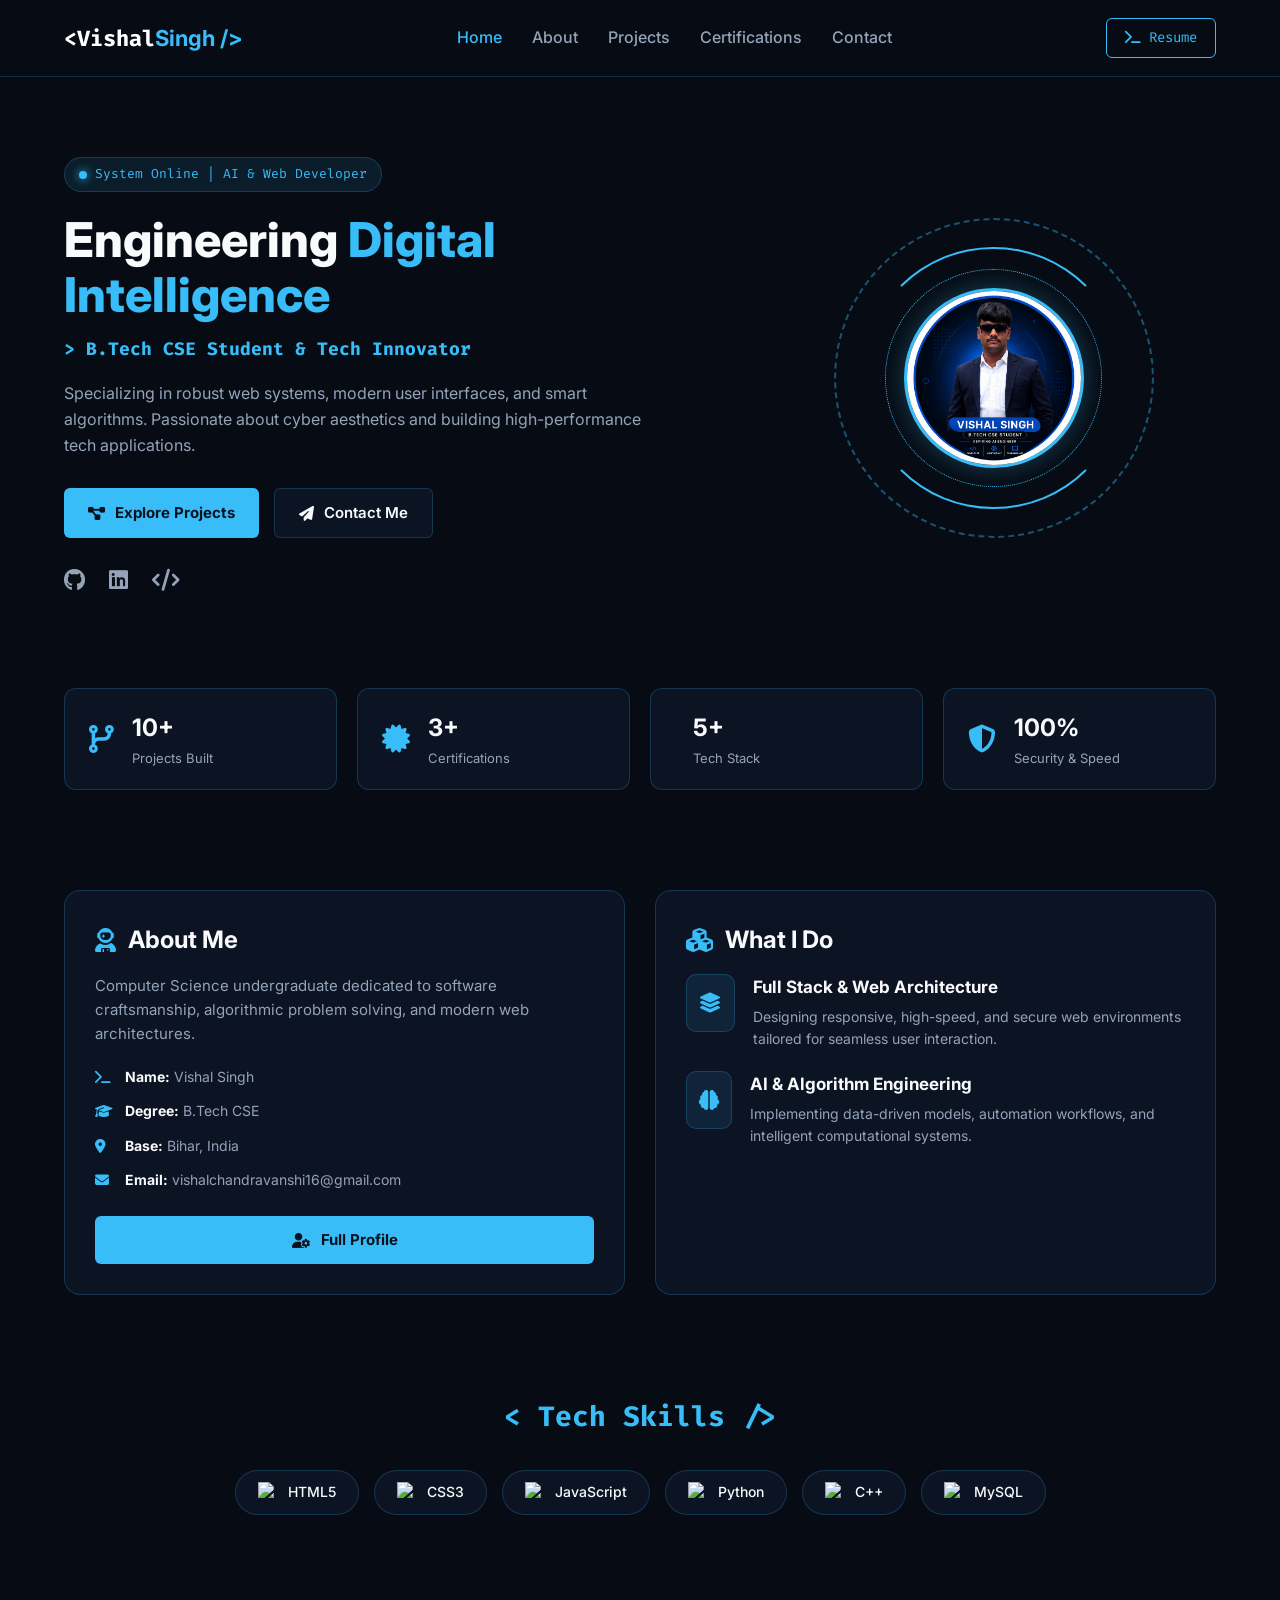
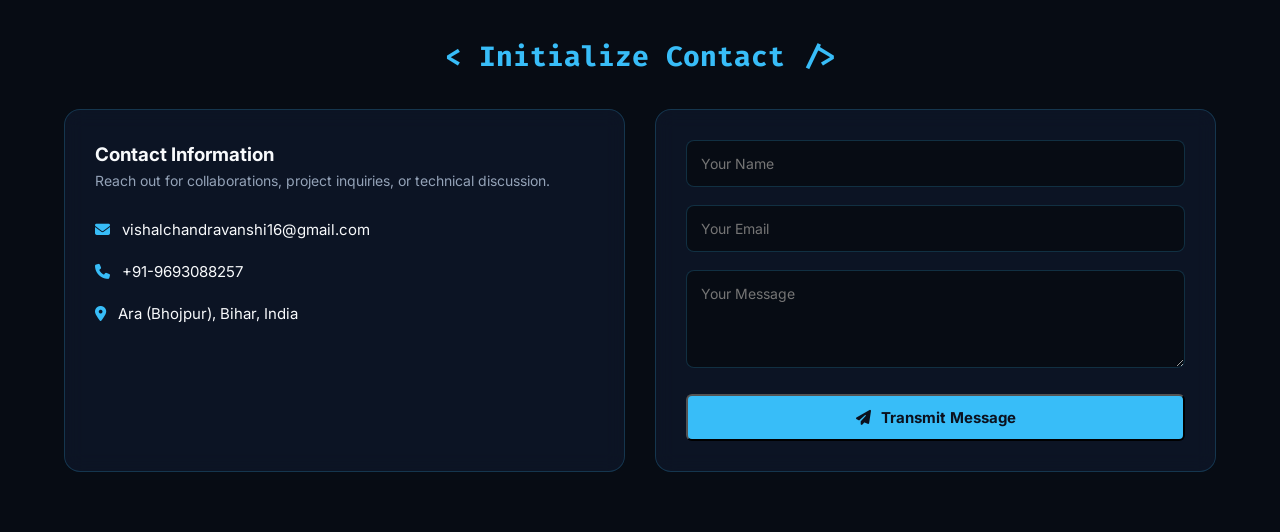
==== commit dd249ac4: "Complete redesign: Cyber tech layout with full screen responsive fix" ====
--- a/index.html
+++ b/index.html
@@ -1,244 +1,158 @@
 <!DOCTYPE html>
-<html lang="en" class="scroll-smooth dark">
+<html lang="en" class="dark">
 <head>
     <meta charset="UTF-8">
     <meta name="viewport" content="width=device-width, initial-scale=1.0">
-    <title>Vishal Singh Portfolio</title>
+    <title>Vishal Singh | Cyber-Tech Portfolio</title>
     
     <!-- Fonts & Icons -->
     <link rel="preconnect" href="https://fonts.googleapis.com">
     <link rel="preconnect" href="https://fonts.gstatic.com" crossorigin>
-    <link href="https://fonts.googleapis.com/css2?family=Inter:wght@300;400;500;600;700;800&family=JetBrains+Mono:wght@400;500;700&display=swap" rel="stylesheet">
+    <link href="https://fonts.googleapis.com/css2?family=Fira+Code:wght@400;600&family=Inter:wght@300;400;500;600;700;800&display=swap" rel="stylesheet">
     <link rel="stylesheet" href="https://cdnjs.cloudflare.com/ajax/libs/font-awesome/6.4.0/css/all.min.css">
     
-    <!-- CSS Links Engine -->
-    <link rel="stylesheet" href="css/variables.css">
+    <!-- CSS -->
     <link rel="stylesheet" href="css/style.css">
-    <link rel="stylesheet" href="css/darkmode.css">
     <link rel="stylesheet" href="css/animations.css">
-    <link rel="stylesheet" href="css/responsive.css">
 </head>
 <body>
 
-    <!-- WELCOME PRELOADER -->
+    <!-- PRELOADER -->
     <div id="welcome-loader">
-        <h1>Hello, Welcome to <span>My Portfolio</span></h1>
+        <div class="loader-content">
+            <div class="tech-spinner"></div>
+            <h1>SYSTEM LOADING: <span>VISHAL SINGH</span></h1>
+        </div>
     </div>
 
-    <!-- Header / Navbar -->
+    <!-- NAVBAR -->
     <nav class="navbar">
-        <div class="nav-container">
-            <a href="index.html" class="nav-logo">Vishal <span>Singh</span></a>
-            <ul class="nav-menu" id="nav-menu">
+        <div class="container nav-container">
+            <a href="index.html" class="nav-logo">&lt;Vishal<span>Singh /&gt;</span></a>
+            <ul class="nav-menu">
                 <li><a href="index.html" class="nav-link active">Home</a></li>
                 <li><a href="about.html" class="nav-link">About</a></li>
                 <li><a href="projects.html" class="nav-link">Projects</a></li>
                 <li><a href="certificates.html" class="nav-link">Certifications</a></li>
                 <li><a href="#contact" class="nav-link">Contact</a></li>
             </ul>
-            <a href="Resume.png" download="Vishal_Singh_Resume.png" class="download-btn">Download Resume <i class="fas fa-download"></i></a>
+            <a href="Resume.png" download="Vishal_Singh_Resume.png" class="download-btn"><i class="fas fa-terminal"></i> Resume</a>
         </div>
     </nav>
 
-    <!-- Hero Section -->
+    <!-- HERO SECTION -->
     <section class="hero-section">
         <div class="container hero-grid">
-            
-            <!-- LEFT SIDE CONTENT BLOCK -->
             <div class="hero-content">
-                <span class="subtitle">Hi, I'm</span>
-                <h1 class="hero-title">Vishal <span>Singh</span></h1>
-                <h3 class="hero-tagline">B.Tech CSE Student | Aspiring AI Engineer</h3>
+                <div class="status-badge"><span class="pulse-dot"></span> System Online | AI & Web Developer</div>
+                <h1 class="hero-title">Engineering <span>Digital Intelligence</span></h1>
+                <h3 class="hero-tagline">&gt; B.Tech CSE Student & Tech Innovator</h3>
                 <p class="hero-desc">
-                    I build intelligent, scalable and user-centric web applications with modern technologies. Passionate about solving real-world problems using AI and full stack development.
+                    Specializing in robust web systems, modern user interfaces, and smart algorithms. Passionate about cyber aesthetics and building high-performance tech applications.
                 </p>
                 <div class="hero-buttons">
-                    <a href="projects.html" class="btn btn-primary">View My Work <i class="fas fa-arrow-right"></i></a>
-                    <a href="#contact" class="btn btn-outline">Get In Touch <i class="far fa-comment-dots"></i></a>
+                    <a href="projects.html" class="btn btn-primary"><i class="fas fa-project-diagram"></i> Explore Projects</a>
+                    <a href="#contact" class="btn btn-outline"><i class="fas fa-paper-plane"></i> Contact Me</a>
                 </div>
                 <div class="social-links">
-                    <a href="https://github.com/vishalchandravanshi16-art"><i class="fab fa-github"></i></a>
-                    <a href="https://www.linkedin.com/in/vishal-singh-019457370/"><i class="fab fa-linkedin"></i></a>
-                    <a href="https://leetcode.com/u/Vishal_Singh_ar1/"><i class="fas fa-code"></i></a>
-                    <a href="https://www.instagram.com/"><i class="fab fa-instagram"></i></a>
-                </div>
-            </div>
-
-            <!-- RIGHT SIDE: INTERACTIVE ANIMATED PROFILE ELEMENT -->
+                    <a href="https://github.com/vishalchandravanshi16-art" target="_blank" title="GitHub"><i class="fab fa-github"></i></a>
+                    <a href="https://www.linkedin.com/in/vishal-singh-019457370/" target="_blank" title="LinkedIn"><i class="fab fa-linkedin"></i></a>
+                    <a href="https://leetcode.com/u/Vishal_Singh_ar1/" target="_blank" title="LeetCode"><i class="fas fa-code"></i></a>
+                </div>
+            </div>
+
+            <!-- CYBER HUD ROTATING PROFILE PHOTO -->
             <div class="hero-image-box">
-                <div class="interactive-hud-wrapper">
-                    <div class="hud-ring-layer ring-pulse-1"></div>
-                    <div class="hud-ring-layer ring-pulse-2"></div>
-                    <div class="hud-ring-layer ring-fast"></div>
-                    <div class="hud-ring-layer ring-slow"></div>
-                    <div class="hud-ring-layer ring-medium"></div>
-
-                    <!-- Orbiting Dots Network -->
-                    <div class="dots-container">
-                        <div class="dot-cyan"></div>
-                        <div class="dot-blue"></div>
-                        <div class="dot-purple"></div>
+                <div class="hud-wrapper">
+                    <div class="ring ring-outer"></div>
+                    <div class="ring ring-middle"></div>
+                    <div class="ring ring-inner"></div>
+                    <div class="profile-box">
+                        <img src="profile.png" alt="Vishal Singh">
                     </div>
-
-                    <!-- CENTER PHOTO -->
-                    <div class="profile-locked-center">
-                        <img src="profile.png" alt="Vishal Singh" draggable="false">
-                    </div>
-                </div>
-            </div>
-
-        </div>
-    </section>
-
-   <!-- Counter Metrics Grid -->
+                </div>
+            </div>
+        </div>
+    </section>
+
+    <!-- METRICS GRID -->
     <section class="metrics-section">
         <div class="container metrics-grid">
-            <a href="projects.html" class="metric-card">
-                <i class="fas fa-code-branch icon-blue"></i>
-                <div class="metric-info"><h3>10+</h3><p>Projects Completed</p></div>
-            </a>
-            <a href="certificates.html" class="metric-card">
-                <i class="fas fa-award icon-blue"></i>
-                <div class="metric-info"><h3>3+</h3><p>Certifications</p></div>
-            </a>
-            <a href="#skills" class="metric-card">
-                <i class="fas fa-laptop-code icon-blue"></i>
-                <div class="metric-info"><h3>5+</h3><p>Technologies</p></div>
-            </a>
-            <a href="#contact" class="metric-card">
-                <i class="fas fa-user-check icon-blue"></i>
-                <div class="metric-info"><h3>100%</h3><p>Dedication</p></div>
-            </a>
-        </div>
-    </section>
-
-    <!-- Main Content Dual-Grid (About Me & What I Do) -->
+            <div class="metric-card">
+                <i class="fas fa-code-branch icon-glow"></i>
+                <div><h3>10+</h3><p>Projects Built</p></div>
+            </div>
+            <div class="metric-card">
+                <i class="fas fa-certificate icon-glow"></i>
+                <div><h3>3+</h3><p>Certifications</p></div>
+            </div>
+            <div class="metric-card">
+                <i class="fas fa-cpu icon-glow"></i>
+                <div><h3>5+</h3><p>Tech Stack</p></div>
+            </div>
+            <div class="metric-card">
+                <i class="fas fa-shield-halved icon-glow"></i>
+                <div><h3>100%</h3><p>Security & Speed</p></div>
+            </div>
+        </div>
+    </section>
+
+    <!-- MAIN INFO GRID (About & What I Do) -->
     <section class="main-info-section">
         <div class="container core-grid">
-            <!-- Left Card: About Me Summary -->
-            <div class="about-summary-card">
-                <div class="card-header">
-                    <i class="fas fa-user-circle"></i> <h2>About Me</h2>
-                </div>
-                <p>I'm a B.Tech Computer Science Engineering student who loves building things that live on the internet. I enjoy turning complex problems into simple, beautiful and intuitive solutions.</p>
-                <ul class="info-list">
-                    <li><i class="fas fa-user"></i> <span>Name:</span> Vishal Singh</li>
-                    <li><i class="fas fa-calendar-alt"></i> <span>Age:</span> 20</li>
-                    <li><i class="fas fa-graduation-cap"></i> <span>Degree:</span> B.Tech CSE</li>
-                    <li><i class="fas fa-map-marker-alt"></i> <span>Location:</span> India</li>
-                    <li><i class="fas fa-envelope"></i> <span>Email:</span> vishalchandravanshi16@gmail.com</li>
+            
+            <div class="cyber-card">
+                <div class="card-title">
+                    <i class="fas fa-user-astronaut"></i>
+                    <h2>About Me</h2>
+                </div>
+                <p class="card-desc">Computer Science undergraduate dedicated to software craftsmanship, algorithmic problem solving, and modern web architectures.</p>
+                <ul class="tech-info-list">
+                    <li><i class="fas fa-terminal"></i> <strong>Name:</strong> Vishal Singh</li>
+                    <li><i class="fas fa-graduation-cap"></i> <strong>Degree:</strong> B.Tech CSE</li>
+                    <li><i class="fas fa-map-marker-alt"></i> <strong>Base:</strong> Bihar, India</li>
+                    <li><i class="fas fa-envelope"></i> <strong>Email:</strong> vishalchandravanshi16@gmail.com</li>
                 </ul>
-                <a href="about.html" class="btn btn-primary small-btn">Know More About Me <i class="fas fa-arrow-right"></i></a>
-            </div>
-
-           <!-- Right Card: What I Do -->
-            <div class="what-i-do-box">
-                <h2 class="section-heading text-center">What I Do</h2>
-                <div class="services-grid">
-                    <div class="service-item" onclick="window.location.href='projects.html';">
-                        <i class="fas fa-code"></i>
-                        <div>
-                            <h4>Web Development</h4>
-                            <p>Building responsive and modern websites using HTML, CSS, JavaScript and more.</p>
+                <a href="about.html" class="btn btn-primary btn-full"><i class="fas fa-user-gear"></i> Full Profile</a>
+            </div>
+
+            <div class="cyber-card">
+                <div class="card-title">
+                    <i class="fas fa-cubes"></i>
+                    <h2>What I Do</h2>
+                </div>
+                <div class="services-list">
+                    <div class="service-box">
+                        <div class="service-icon"><i class="fas fa-layer-group"></i></div>
+                        <div class="service-text">
+                            <h4>Full Stack & Web Architecture</h4>
+                            <p>Designing responsive, high-speed, and secure web environments tailored for seamless user interaction.</p>
                         </div>
                     </div>
-                    <div class="service-item" onclick="window.location.href='projects.html';">
-                        <i class="fas fa-brain"></i>
-                        <div>
-                            <h4>AI & Machine Learning</h4>
-                            <p>Exploring AI/ML concepts and building intelligent applications.</p>
+                    <div class="service-box">
+                        <div class="service-icon"><i class="fas fa-brain"></i></div>
+                        <div class="service-text">
+                            <h4>AI & Algorithm Engineering</h4>
+                            <p>Implementing data-driven models, automation workflows, and intelligent computational systems.</p>
                         </div>
                     </div>
-                    <div class="service-item" onclick="window.location.href='#skills';">
-                        <i class="fas fa-cubes"></i>
-                        <div>
-                            <h4>Problem Solving</h4>
-                            <p>Solving real-world problems on platforms like LeetCode and Codeforces.</p>
-                        </div>
-                    </div>
-                    <div class="service-item" onclick="window.location.href='#skills';">
-                        <i class="fas fa-database"></i>
-                        <div>
-                            <h4>Database Management</h4>
-                            <p>Working with SQL, MySQL and designing efficient database systems.</p>
-                        </div>
-                    </div>
-                </div>
-            </div>
-        </div>
-    </section>
-
-    <!-- MY SKILLS SECTION -->
-    <section id="skills" class="skills-section">
+                </div>
+            </div>
+
+        </div>
+    </section>
+
+    <!-- SKILLS SECTION -->
+    <section class="skills-section">
         <div class="container text-center">
-            <h2 class="section-title">
-                My Skills
-                <span class="title-line"></span>
-            </h2>
-
+            <h2 class="section-title">&lt; Tech Skills /&gt;</h2>
             <div class="skills-grid">
-                <div class="skill-item"><img src="https://cdn.jsdelivr.net/gh/devicons/devicon/icons/html5/html5-original.svg" alt="HTML"><span>HTML</span></div>
-                <div class="skill-item"><img src="https://cdn.jsdelivr.net/gh/devicons/devicon/icons/css3/css3-original.svg" alt="CSS"><span>CSS</span></div>
-                <div class="skill-item"><img src="https://cdn.jsdelivr.net/gh/devicons/devicon/icons/javascript/javascript-original.svg" alt="JavaScript"><span>JavaScript</span></div>
-                <div class="skill-item"><img src="https://cdn.jsdelivr.net/gh/devicons/devicon/icons/python/python-original.svg" alt="Python"><span>Python</span></div>
-                <div class="skill-item"><img src="https://cdn.jsdelivr.net/gh/devicons/devicon/icons/java/java-original.svg" alt="Java"><span>Java</span></div>
-                <div class="skill-item"><img src="https://cdn.jsdelivr.net/gh/devicons/devicon/icons/cplusplus/cplusplus-original.svg" alt="C++"><span>C++</span></div>
-                <div class="skill-item"><img src="https://cdn.jsdelivr.net/gh/devicons/devicon/icons/mysql/mysql-original.svg" alt="MySQL"><span>MySQL</span></div>
-                <div class="skill-item"><img src="https://cdn.jsdelivr.net/gh/devicons/devicon/icons/git/git-original.svg" alt="Git"><span>Git & GitHub</span></div>
-                <div class="skill-item"><img src="https://cdn.jsdelivr.net/gh/devicons/devicon/icons/vscode/vscode-original.svg" alt="VS Code"><span>VS Code</span></div>
-            </div>
-        </div>
-    </section>
-
-    <!-- FEATURED PROJECTS SECTION -->
-    <section id="projects" class="projects-section">
-        <div class="container text-center">
-            <h2 class="section-title">
-                Featured Projects
-                <span class="title-line"></span>
-            </h2>
-
-            <div class="projects-grid">
-                <div class="project-card">
-                    <div>
-                        <h3>AI Chat Assistant</h3>
-                        <p>Smart AI chatbot built with Python, Flask and integrated with OpenAI API.</p>
-                    </div>
-                    <div class="project-footer">
-                        <span class="tag tag-cyan">Python</span>
-                        <a href="#">Live Demo <i class="fas fa-external-link-alt"></i></a>
-                    </div>
-                </div>
-
-                <div class="project-card">
-                    <div>
-                        <h3>Portfolio Website</h3>
-                        <p>A personal portfolio website to showcase my projects and skills.</p>
-                    </div>
-                    <div class="project-footer">
-                        <div class="tags-group">
-                            <span class="tag tag-red">HTML</span>
-                            <span class="tag tag-blue">CSS</span>
-                            <span class="tag tag-yellow">JS</span>
-                        </div>
-                        <a href="#">Live Demo <i class="fas fa-external-link-alt"></i></a>
-                    </div>
-                </div>
-
-                <div class="project-card">
-                    <div>
-                        <h3>E-Commerce Website</h3>
-                        <p>Full stack e-commerce website with cart, payment and admin panel.</p>
-                    </div>
-                    <div class="project-footer">
-                        <div class="tags-group">
-                            <span class="tag tag-red">HTML</span>
-                            <span class="tag tag-blue">CSS</span>
-                            <span class="tag tag-yellow">JS</span>
-                        </div>
-                        <a href="#">Live Demo <i class="fas fa-external-link-alt"></i></a>
-                    </div>
-                </div>
+                <div class="skill-pill"><img src="https://cdn.jsdelivr.net/gh/devicons/devicon/icons/html5/html5-original.svg" alt="HTML"> HTML5</div>
+                <div class="skill-pill"><img src="https://cdn.jsdelivr.net/gh/devicons/devicon/icons/css3/css3-original.svg" alt="CSS"> CSS3</div>
+                <div class="skill-pill"><img src="https://cdn.jsdelivr.net/gh/devicons/devicon/icons/javascript/javascript-original.svg" alt="JS"> JavaScript</div>
+                <div class="skill-pill"><img src="https://cdn.jsdelivr.net/gh/devicons/devicon/icons/python/python-original.svg" alt="Python"> Python</div>
+                <div class="skill-pill"><img src="https://cdn.jsdelivr.net/gh/devicons/devicon/icons/cplusplus/cplusplus-original.svg" alt="C++"> C++</div>
+                <div class="skill-pill"><img src="https://cdn.jsdelivr.net/gh/devicons/devicon/icons/mysql/mysql-original.svg" alt="MySQL"> MySQL</div>
             </div>
         </div>
     </section>
@@ -246,92 +160,44 @@
     <!-- CONTACT SECTION -->
     <section id="contact" class="contact-section">
         <div class="container">
-            <div class="contact-header text-center">
-                <a href="#portfolioContactForm" class="badge-link"><i class="fas fa-phone-alt"></i> Let's Connect</a>
-                <h2>Get In Touch</h2>
-                <p>Have an interesting project, internship opportunity, or just want to say hi?</p>
-            </div>
-
-            <div class="contact-container">
-                <!-- LEFT CARD: CONTACT INFO -->
-                <div class="contact-info-card">
-                    <div>
-                        <h3>Contact Information</h3>
-                        <p class="subtitle-text">Feel free to reach out via email or connect with me directly on social channels.</p>
-                        
-                        <div class="info-items">
-                            <div class="info-item">
-                                <div class="icon-circle cyan"><i class="fas fa-user"></i></div>
-                                <div>
-                                    <span class="label">Developer</span>
-                                    <span class="val">Vishal Singh</span>
-                                </div>
-                            </div>
-                            <div class="info-item">
-                                <div class="icon-circle blue"><i class="fas fa-envelope"></i></div>
-                                <div>
-                                    <span class="label">Email Me</span>
-                                    <a href="mailto:vishalchandravanshi16@gmail.com" class="val-link">vishalchandravanshi16@gmail.com</a>
-                                </div>
-                            </div>
-                            <div class="info-item">
-                                <div class="icon-circle purple"><i class="fas fa-phone"></i></div>
-                                <div>
-                                    <span class="label">Phone</span>
-                                    <a href="tel:+919693088257" class="val-link">+91-9693088257</a>
-                                </div>
-                            </div>
-                            <div class="info-item">
-                                <div class="icon-circle pink"><i class="fas fa-map-marker-alt"></i></div>
-                                <div>
-                                    <span class="label">Location</span>
-                                    <span class="val">Ara (Bhojpur), Bihar, India</span>
-                                </div>
-                            </div>
-                        </div>
-                    </div>
-
-                    <div class="card-footer">
-                        <div class="status-indicator">
-                            <span class="dot"></span> Active for Freelance
-                        </div>
-                        <div class="social-circles">
-                            <a href="https://github.com/vishalchandravanshi16-art" target="_blank" rel="noopener noreferrer"><i class="fab fa-github"></i></a>
-                            <a href="https://www.linkedin.com/in/vishal-singh-019457370/" target="_blank" rel="noopener noreferrer"><i class="fab fa-linkedin-in"></i></a>
-                        </div>
-                    </div>
-                </div>
-
-                <!-- RIGHT CARD: CONTACT FORM -->
-                <div class="contact-form-card">
-                    <form id="portfolioContactForm" action="https://formspree.io/f/mykrakek" method="POST">
-                        <div class="form-group">
-                            <label for="name">Your Name</label>
-                            <div class="input-wrapper">
-                                <i class="far fa-user"></i>
-                                <input type="text" id="name" name="name" placeholder="John Doe" required>
-                            </div>
-                        </div>
-                        <div class="form-group">
-                            <label for="email">Your Email</label>
-                            <div class="input-wrapper">
-                                <i class="far fa-envelope"></i>
-                                <input type="email" id="email" name="email" placeholder="john@example.com" required>
-                            </div>
-                        </div>
-                        <div class="form-group">
-                            <label for="message">Message</label>
-                            <div class="input-wrapper">
-                                <i class="far fa-comment-dots"></i>
-                                <textarea id="message" name="message" rows="4" placeholder="Your message here..." required></textarea>
-                            </div>
-                        </div>
-                        <button type="submit" class="btn btn-primary submit-btn">Send Message <i class="fas fa-paper-plane"></i></button>
+            <h2 class="section-title text-center">&lt; Initialize Contact /&gt;</h2>
+            <div class="contact-grid">
+                <div class="cyber-card">
+                    <h3>Contact Information</h3>
+                    <p class="contact-sub">Reach out for collaborations, project inquiries, or technical discussion.</p>
+                    <div class="contact-detail"><i class="fas fa-envelope"></i> vishalchandravanshi16@gmail.com</div>
+                    <div class="contact-detail"><i class="fas fa-phone"></i> +91-9693088257</div>
+                    <div class="contact-detail"><i class="fas fa-location-dot"></i> Ara (Bhojpur), Bihar, India</div>
+                </div>
+
+                <div class="cyber-card">
+                    <form action="https://formspree.io/f/mykrakek" method="POST" class="cyber-form">
+                        <div class="input-field">
+                            <input type="text" name="name" required placeholder="Your Name">
+                        </div>
+                        <div class="input-field">
+                            <input type="email" name="email" required placeholder="Your Email">
+                        </div>
+                        <div class="input-field">
+                            <textarea name="message" rows="4" required placeholder="Your Message"></textarea>
+                        </div>
+                        <button type="submit" class="btn btn-primary btn-full"><i class="fas fa-paper-plane"></i> Transmit Message</button>
                     </form>
                 </div>
             </div>
         </div>
     </section>
 
+    <!-- JS Loader -->
+    <script>
+        window.addEventListener('load', () => {
+            const loader = document.getElementById('welcome-loader');
+            setTimeout(() => {
+                loader.style.opacity = '0';
+                loader.style.visibility = 'hidden';
+                setTimeout(() => loader.style.display = 'none', 600);
+            }, 1200);
+        });
+    </script>
 </body>
 </html>
--- a/css/style.css
+++ b/css/style.css
@@ -1,12 +1,12 @@
-/* Core Variables Matrix Rules */
 :root {
-    --bg-dark: #0b111e;
-    --bg-card: #111a2e;
-    --text-main: #f3f4f6;
-    --text-muted: #9ca3af;
-    --accent-blue: #3b82f6;
-    --accent-glow: rgba(59, 130, 246, 0.2);
-    --border-color: #1e293b;
+    --bg-main: #070c14;
+    --bg-card: rgba(15, 23, 42, 0.75);
+    --accent-blue: #38bdf8;
+    --accent-glow: rgba(56, 189, 248, 0.25);
+    --border-line: rgba(56, 189, 248, 0.2);
+    --text-primary: #f8fafc;
+    --text-secondary: #94a3b8;
+    --font-code: 'Fira Code', monospace;
 }
 
 * {
@@ -17,9 +17,10 @@
 }
 
 body {
-    background-color: var(--bg-dark);
-    color: var(--text-main);
+    background-color: var(--bg-main);
+    color: var(--text-primary);
     overflow-x: hidden;
+    line-height: 1.6;
 }
 
 .container {
@@ -28,253 +29,173 @@
     margin: 0 auto;
 }
 
-/* Navbar Design Blueprint */
+/* Navbar */
 .navbar {
-    background: rgba(11, 17, 30, 0.85);
-    backdrop-filter: blur(10px);
-    border-bottom: 1px solid var(--border-color);
+    background: rgba(7, 12, 20, 0.85);
+    backdrop-filter: blur(12px);
+    border-bottom: 1px solid var(--border-line);
     position: sticky;
     top: 0;
     z-index: 1000;
-    padding: 15px 0;
-}
-.nav-container {
-    display: flex;
-    justify-content: space-between;
-    align-items: center;
-}
-.nav-logo {
-    font-size: 24px;
-    font-weight: 800;
-    color: #fff;
-    text-decoration: none;
-}
+    padding: 18px 0;
+}
+.nav-container { display: flex; justify-content: space-between; align-items: center; }
+.nav-logo { font-family: var(--font-code); font-size: 22px; font-weight: 700; color: #fff; text-decoration: none; }
 .nav-logo span { color: var(--accent-blue); }
 .nav-menu { display: flex; list-style: none; gap: 30px; }
-.nav-link {
-    color: var(--text-muted);
+.nav-link { color: var(--text-secondary); text-decoration: none; font-weight: 500; transition: 0.3s; }
+.nav-link.active, .nav-link:hover { color: var(--accent-blue); }
+.download-btn {
+    background: transparent;
+    border: 1px solid var(--accent-blue);
+    color: var(--accent-blue);
+    padding: 8px 18px;
+    border-radius: 6px;
     text-decoration: none;
-    font-weight: 500;
-    transition: color 0.3s;
-}
-.nav-link.active, .nav-link:hover { color: #fff; }
-.download-btn {
-    background: var(--accent-blue);
-    color: #fff;
-    padding: 10px 20px;
-    border-radius: 30px;
-    text-decoration: none;
-    font-weight: 600;
+    font-family: var(--font-code);
     font-size: 14px;
-    box-shadow: 0 4px 15px var(--accent-glow);
-}
-
-/* Hero UI Frame */
-.hero-section { padding: 80px 0; }
-.hero-grid {
-    display: grid;
-    grid-template-columns: 1.2fr 0.8fr;
-    gap: 40px;
-    align-items: center;
-    width: 100%;
-}
-.subtitle { color: var(--text-muted); font-size: 20px; }
-.hero-title { font-size: 56px; font-weight: 800; line-height: 1.1; margin: 10px 0; }
+    transition: 0.3s;
+}
+.download-btn:hover { background: var(--accent-blue); color: #000; box-shadow: 0 0 15px var(--accent-glow); }
+
+/* Hero Section */
+.hero-section { padding: 80px 0 60px; }
+.hero-grid { display: grid; grid-template-columns: 1.2fr 0.8fr; gap: 40px; align-items: center; }
+
+.status-badge {
+    display: inline-flex;
+    align-items: center;
+    gap: 8px;
+    background: rgba(56, 189, 248, 0.1);
+    border: 1px solid var(--border-line);
+    color: var(--accent-blue);
+    padding: 6px 14px;
+    border-radius: 20px;
+    font-size: 13px;
+    font-family: var(--font-code);
+    margin-bottom: 20px;
+}
+.pulse-dot { width: 8px; height: 8px; background: var(--accent-blue); border-radius: 50%; box-shadow: 0 0 10px var(--accent-blue); }
+
+.hero-title { font-size: 48px; font-weight: 800; line-height: 1.15; margin-bottom: 12px; }
 .hero-title span { color: var(--accent-blue); }
-.hero-tagline { color: var(--accent-blue); font-size: 22px; font-weight: 600; margin-bottom: 20px; }
-.hero-desc { color: var(--text-muted); line-height: 1.6; font-size: 16px; margin-bottom: 30px; }
-.hero-buttons { display: flex; gap: 20px; margin-bottom: 30px; flex-wrap: wrap; }
+.hero-tagline { font-family: var(--font-code); color: var(--accent-blue); font-size: 18px; margin-bottom: 18px; }
+.hero-desc { color: var(--text-secondary); font-size: 16px; margin-bottom: 30px; max-width: 600px; }
+
+.hero-buttons { display: flex; gap: 15px; margin-bottom: 25px; flex-wrap: wrap; }
 .btn {
-    padding: 12px 28px;
-    border-radius: 8px;
+    padding: 12px 24px;
+    border-radius: 6px;
     text-decoration: none;
     font-weight: 600;
     display: inline-flex;
     align-items: center;
     gap: 10px;
-    transition: all 0.3s;
-}
-.btn-primary { background: var(--accent-blue); color: #fff; }
-.btn-outline { border: 1px solid var(--border-color); color: #fff; background: transparent; }
-.btn:hover { transform: translateY(-3px); }
-.social-links a { color: var(--text-muted); font-size: 20px; margin-right: 20px; transition: color 0.3s; }
+    transition: 0.3s;
+    font-size: 15px;
+}
+.btn-primary { background: var(--accent-blue); color: #0b111e; font-weight: 700; }
+.btn-primary:hover { box-shadow: 0 0 20px var(--accent-glow); transform: translateY(-2px); }
+.btn-outline { border: 1px solid var(--border-line); color: var(--text-primary); background: var(--bg-card); }
+.btn-outline:hover { border-color: var(--accent-blue); color: var(--accent-blue); }
+
+.social-links a { color: var(--text-secondary); font-size: 22px; margin-right: 20px; transition: 0.3s; }
 .social-links a:hover { color: var(--accent-blue); }
 
-/* Hero Image & HUD Section */
-.hero-image-box { 
-    display: flex; 
-    justify-content: center; 
-    align-items: center;
-    width: 100%;
-    min-height: 350px;
-}
-.interactive-hud-wrapper {
-    position: relative;
-    width: 320px;
-    height: 320px;
-    display: flex;
-    align-items: center;
-    justify-content: center;
-}
-.profile-locked-center {
-    width: 250px;
-    height: 250px;
-    border-radius: 50%;
-    overflow: hidden;
-    border: 3px solid var(--accent-blue);
-    box-shadow: 0 0 30px var(--accent-glow);
-    z-index: 2;
-}
-.profile-locked-center img {
-    width: 100%;
-    height: 100%;
-    object-fit: cover;
-}
-
-/* Metrics Section Layout */
-.metrics-section { padding: 40px 0; }
-.metrics-grid {
-    display: grid;
-    grid-template-columns: repeat(4, 1fr);
-    gap: 20px;
-}
+/* Metrics Section */
+.metrics-section { padding: 30px 0 60px; }
+.metrics-grid { display: grid; grid-template-columns: repeat(4, 1fr); gap: 20px; }
 .metric-card {
     background: var(--bg-card);
-    border: 1px solid var(--border-color);
-    padding: 25px;
+    border: 1px solid var(--border-line);
+    padding: 20px 24px;
     border-radius: 12px;
     display: flex;
     align-items: center;
-    gap: 20px;
-    text-decoration: none;
-    color: var(--text-main);
-}
-.icon-blue { font-size: 32px; color: var(--accent-blue); }
-.metric-info h3 { font-size: 24px; font-weight: 700; }
-.metric-info p { color: var(--text-muted); font-size: 14px; }
-
-/* Dual-Grid Logic */
-.main-info-section { padding: 60px 0; }
-.core-grid {
-    display: grid;
-    grid-template-columns: 0.8fr 1.2fr;
-    gap: 40px;
-}
-.about-summary-card {
+    gap: 18px;
+}
+.icon-glow { font-size: 28px; color: var(--accent-blue); }
+.metric-card h3 { font-size: 24px; font-weight: 700; }
+.metric-card p { color: var(--text-secondary); font-size: 13px; }
+
+/* Main Info Section */
+.main-info-section { padding: 40px 0; }
+.core-grid { display: grid; grid-template-columns: 1fr 1fr; gap: 30px; }
+.cyber-card {
     background: var(--bg-card);
-    border: 1px solid var(--border-color);
+    border: 1px solid var(--border-line);
     padding: 30px;
     border-radius: 16px;
-}
-.card-header { display: flex; align-items: center; gap: 15px; margin-bottom: 20px; }
-.card-header i { font-size: 28px; color: var(--accent-blue); }
-.info-list { list-style: none; margin: 20px 0; }
-.info-list li { margin: 12px 0; color: var(--text-muted); }
-.info-list li i { color: var(--accent-blue); margin-right: 10px; width: 20px; }
-.info-list li span { color: #fff; font-weight: 600; }
-.small-btn { font-size: 14px; padding: 10px 20px; width: 100%; justify-content: center; margin-top: 10px; }
-
-/* What I Do Design */
-.section-heading { font-size: 28px; margin-bottom: 30px; font-weight: 700; }
-.services-grid {
-    display: grid;
-    grid-template-columns: repeat(2, 1fr);
-    gap: 20px;
-}
-.service-item {
+    backdrop-filter: blur(10px);
+}
+.card-title { display: flex; align-items: center; gap: 12px; margin-bottom: 15px; }
+.card-title i { font-size: 24px; color: var(--accent-blue); }
+.card-desc { color: var(--text-secondary); margin-bottom: 20px; font-size: 15px; }
+
+.tech-info-list { list-style: none; margin-bottom: 25px; }
+.tech-info-list li { margin-bottom: 12px; color: var(--text-secondary); font-size: 14px; }
+.tech-info-list li i { color: var(--accent-blue); margin-right: 10px; width: 16px; }
+.tech-info-list li strong { color: var(--text-primary); }
+
+.btn-full { width: 100%; justify-content: center; }
+
+/* Services */
+.services-list { display: flex; flex-direction: column; gap: 20px; }
+.service-box { display: flex; gap: 18px; align-items: flex-start; }
+.service-icon { background: rgba(56, 189, 248, 0.1); border: 1px solid var(--border-line); color: var(--accent-blue); padding: 12px; border-radius: 10px; font-size: 20px; }
+.service-text h4 { font-size: 17px; margin-bottom: 5px; }
+.service-text p { color: var(--text-secondary); font-size: 14px; }
+
+/* Skills */
+.skills-section { padding: 60px 0; }
+.section-title { font-family: var(--font-code); font-size: 28px; color: var(--accent-blue); margin-bottom: 30px; }
+.skills-grid { display: flex; justify-content: center; flex-wrap: wrap; gap: 15px; }
+.skill-pill {
     background: var(--bg-card);
-    border: 1px solid var(--border-color);
-    padding: 25px;
-    border-radius: 12px;
+    border: 1px solid var(--border-line);
+    padding: 10px 22px;
+    border-radius: 30px;
     display: flex;
-    gap: 20px;
-    align-items: flex-start;
-    cursor: pointer;
-}
-.service-item i { font-size: 24px; color: var(--accent-blue); background: rgba(59, 130, 246, 0.1); padding: 15px; border-radius: 50%; }
-.service-item h4 { margin-bottom: 8px; font-size: 18px; }
-.service-item p { color: var(--text-muted); font-size: 14px; line-height: 1.5; }
-
-/* Skills Section */
-.skills-section { padding: 60px 0; }
-.skills-grid {
-    display: flex;
-    justify-content: center;
-    align-items: center;
-    flex-wrap: wrap;
-    gap: 15px;
-    margin-top: 30px;
-}
-.skill-item {
-    display: flex;
     align-items: center;
     gap: 10px;
-    background: var(--bg-card);
-    border: 1px solid var(--border-color);
-    padding: 10px 20px;
-    border-radius: 30px;
-    transition: all 0.3s ease;
-}
-.skill-item img { width: 24px; height: 24px; object-fit: contain; }
-.skill-item span { font-size: 14px; color: var(--text-main); font-weight: 500; }
-
-/* Featured Projects Section */
-.projects-section { padding: 60px 0; }
-.projects-grid {
-    display: grid;
-    grid-template-columns: repeat(3, 1fr);
-    gap: 25px;
-    margin-top: 30px;
-}
-.project-card {
-    background: var(--bg-card);
-    border: 1px solid var(--border-color);
-    border-radius: 16px;
-    padding: 25px;
-    display: flex;
-    flex-direction: column;
-    justify-content: space-between;
-    text-align: left;
-}
-.project-card h3 { font-size: 20px; margin-bottom: 10px; }
-.project-card p { color: var(--text-muted); font-size: 14px; line-height: 1.5; margin-bottom: 20px; }
-.project-footer { display: flex; justify-content: space-between; align-items: center; border-top: 1px solid var(--border-color); padding-top: 15px; }
-.project-footer a { color: var(--accent-blue); text-decoration: none; font-size: 14px; }
-.tag { font-size: 12px; padding: 4px 10px; border-radius: 20px; font-weight: 600; }
-.tag-cyan { background: rgba(59, 130, 246, 0.15); color: #3b82f6; }
-.tag-red { background: rgba(239, 68, 68, 0.15); color: #ef4444; }
-.tag-blue { background: rgba(59, 130, 246, 0.15); color: #3b82f6; }
-.tag-yellow { background: rgba(245, 158, 11, 0.15); color: #f59e0b; }
-
-/* Contact Section Fix */
+    font-size: 14px;
+    font-weight: 500;
+}
+.skill-pill img { width: 20px; height: 20px; }
+
+/* Contact Section */
 .contact-section { padding: 60px 0; }
-.contact-container {
-    display: flex;
-    gap: 30px;
-    margin-top: 40px;
-}
-.contact-info-card, .contact-form-card {
-    flex: 1;
-    background: var(--bg-card);
-    border: 1px solid var(--border-color);
-    padding: 30px;
-    border-radius: 16px;
-}
+.contact-grid { display: grid; grid-template-columns: 1fr 1fr; gap: 30px; }
+.contact-sub { color: var(--text-secondary); margin-bottom: 25px; font-size: 14px; }
+.contact-detail { margin-bottom: 18px; color: var(--text-primary); display: flex; align-items: center; gap: 12px; font-size: 15px; }
+.contact-detail i { color: var(--accent-blue); }
+
+.cyber-form .input-field { margin-bottom: 18px; }
+.cyber-form input, .cyber-form textarea {
+    width: 100%;
+    padding: 14px;
+    background: #070c14;
+    border: 1px solid var(--border-line);
+    border-radius: 8px;
+    color: var(--text-primary);
+    font-size: 14px;
+    outline: none;
+    transition: 0.3s;
+}
+.cyber-form input:focus, .cyber-form textarea:focus { border-color: var(--accent-blue); box-shadow: 0 0 10px var(--accent-glow); }
 
 .text-center { text-align: center; }
 
-/* Responsive Media Queries */
+/* Full Device Responsiveness */
 @media (max-width: 992px) {
-    .hero-grid, .core-grid { grid-template-columns: 1fr; }
-    .metrics-grid, .services-grid { grid-template-columns: repeat(2, 1fr); }
-    .projects-grid { grid-template-columns: repeat(2, 1fr); }
-    .contact-container { flex-direction: column; }
-}
-
-@media (max-width: 768px) {
-    .nav-menu { display: none; } /* Mobile navbar toggle */
-    .hero-title { font-size: 38px; }
-    .projects-grid, .metrics-grid, .services-grid { grid-template-columns: 1fr; }
+    .hero-grid, .core-grid, .contact-grid { grid-template-columns: 1fr; }
+    .metrics-grid { grid-template-columns: repeat(2, 1fr); }
+    .nav-menu { display: none; }
+}
+
+@media (max-width: 600px) {
+    .hero-title { font-size: 34px; }
+    .metrics-grid { grid-template-columns: 1fr; }
     .hero-buttons { flex-direction: column; }
     .btn { width: 100%; justify-content: center; }
 }
--- a/css/animations.css
+++ b/css/animations.css
@@ -1,164 +1,73 @@
-/* ==========================================================================
-   Professional Student Portfolio - Smooth Animations & Keyframes
-   ========================================================================== */
-
-/* Preloader Spinner Animation */
-.spinner {
+/* Cyber Loader */
+#welcome-loader {
+    position: fixed;
+    inset: 0;
+    background: #070c14;
+    display: flex;
+    justify-content: center;
+    align-items: center;
+    z-index: 99999;
+    transition: opacity 0.6s ease, visibility 0.6s ease;
+}
+.loader-content { text-align: center; }
+.tech-spinner {
     width: 50px;
     height: 50px;
-    border: 5px solid var(--border-color);
-    border-top-color: var(--primary-color);
+    border: 3px solid rgba(56, 189, 248, 0.2);
+    border-top: 3px solid #38bdf8;
     border-radius: 50%;
+    margin: 0 auto 20px;
     animation: spin 1s linear infinite;
 }
+#welcome-loader h1 { font-family: 'Fira Code', monospace; font-size: 18px; color: #fff; letter-spacing: 1px; }
+#welcome-loader h1 span { color: #38bdf8; }
 
-@keyframes spin {
-    to {
-        transform: rotate(360deg);
-    }
+@keyframes spin { 0% { transform: rotate(0deg); } 100% { transform: rotate(360deg); } }
+
+/* HUD Rotation Profile Animation */
+.hero-image-box { display: flex; justify-content: center; align-items: center; width: 100%; }
+.hud-wrapper {
+    position: relative;
+    width: 320px;
+    height: 320px;
+    display: flex;
+    justify-content: center;
+    align-items: center;
+}
+.ring { position: absolute; border-radius: 50%; box-sizing: border-box; }
+.ring-outer {
+    width: 100%; height: 100%;
+    border: 2px dashed rgba(56, 189, 248, 0.4);
+    animation: rotateRight 20s linear infinite;
+}
+.ring-middle {
+    width: 82%; height: 82%;
+    border: 2px solid transparent;
+    border-top: 2px solid #38bdf8;
+    border-bottom: 2px solid #38bdf8;
+    animation: rotateLeft 12s linear infinite;
+}
+.ring-inner {
+    width: 68%; height: 68%;
+    border: 1px dotted #38bdf8;
+    animation: rotateRight 8s linear infinite;
 }
 
-/* Base Fade-In Effect */
-.animate-fade-in {
-    animation: fadeIn 0.8s ease-out forwards;
+.profile-box {
+    width: 180px;
+    height: 180px;
+    border-radius: 50%;
+    overflow: hidden;
+    border: 3px solid #38bdf8;
+    box-shadow: 0 0 25px rgba(56, 189, 248, 0.3);
+    z-index: 2;
 }
+.profile-box img { width: 100%; height: 100%; object-fit: cover; }
 
-@keyframes fadeIn {
-    from {
-        opacity: 0;
-        transform: translateY(-10px);
-    }
-    to {
-        opacity: 1;
-        transform: translateY(0);
-    }
-}
+@keyframes rotateRight { from { transform: rotate(0deg); } to { transform: rotate(360deg); } }
+@keyframes rotateLeft { from { transform: rotate(0deg); } to { transform: rotate(-360deg); } }
 
-/* Typing Effect Caret Blinking */
-.cursor {
-    display: inline-block;
-    width: 3px;
-    background-color: var(--text-title);
-    margin-left: 2px;
-    animation: blink 0.6s step-end infinite;
-}
-
-@keyframes blink {
-    from, to { background-color: transparent }
-    50% { background-color: var(--text-title); }
-}
-
-/* Scroll-Driven Entry Transitions (Controlled via intersection.js/animation.js) */
-.scroll-reveal {
-    opacity: 0;
-    transform: translateY(30px);
-    transition: opacity 0.8s cubic-bezier(0.25, 0.46, 0.45, 0.94),
-                transform 0.8s cubic-bezier(0.25, 0.46, 0.45, 0.94);
-}
-
-.scroll-reveal.active {
-    opacity: 1;
-    transform: translateY(0);
-}
-
-/* Hero Blob Floating Distortion Interaction */
-.hero-blob {
-    animation: morph 8s ease-in-out infinite alternate;
-}
-
-@keyframes morph {
-    0% {
-        border-radius: 42% 58% 70% 30% / 45% 45% 55% 55%;
-    }
-    100% {
-        border-radius: 70% 30% 52% 48% / 60% 40% 60% 40%;
-    }
-}
-/* ==========================================================================
-   INTERACTIVE NEON PROFILE ENGINE (STRICTLY STATIC CENTER)
-   ========================================================================== */
-
-/* 1. Slow, Medium & Fast Ring Rotation */
-@keyframes spinClockwise {
-  0% { transform: rotate(0deg); }
-  100% { transform: rotate(360deg); }
-}
-
-@keyframes spinCounterClockwise {
-  0% { transform: rotate(360deg); }
-  100% { transform: rotate(0deg); }
-}
-
-@keyframes energyPulse {
-  0% { transform: scale(0.95); opacity: 0; }
-  50% { opacity: 0.3; }
-  100% { transform: scale(1.3); opacity: 0; }
-}
-
-/* 2. Orbiting Neon Dots (GPU Accelerated) */
-@keyframes orbitCyan {
-  0% { transform: rotate(0deg) translate3d(140px, 0, 0) rotate(0deg); }
-  100% { transform: rotate(360deg) translate3d(140px, 0, 0) rotate(-360deg); }
-}
-@keyframes orbitBlue {
-  0% { transform: rotate(120deg) translate3d(160px, 0, 0) rotate(-120deg); }
-  100% { transform: rotate(480deg) translate3d(160px, 0, 0) rotate(-480deg); }
-}
-@keyframes orbitPurple {
-  0% { transform: rotate(240deg) translate3d(175px, 0, 0) rotate(-240deg); }
-  100% { transform: rotate(600deg) translate3d(175px, 0, 0) rotate(-600deg); }
-}
-
-/* Base Wrapper Matrix */
-.interactive-hud-wrapper {
-  position: relative;
-  width: 380px;
-  height: 380px;
-  display: flex;
-  align-items: center;
-  justify-content: center;
-  margin: 0 auto;
-}
-
-/* Ring Base Layout */
-.hud-ring-layer {
-  position: absolute;
-  border-radius: 50%;
-  pointer-events: none;
-}
-
-.ring-fast { animation: spinClockwise 14s linear infinite; }
-.ring-slow { animation: spinCounterClockwise 25s linear infinite; }
-.ring-medium { animation: spinClockwise 18s linear infinite; }
-.ring-pulse-1 { animation: energyPulse 4s cubic-bezier(0.1, 0.8, 0.3, 1) infinite; }
-.ring-pulse-2 { animation: energyPulse 4s cubic-bezier(0.1, 0.8, 0.3, 1) infinite; animation-delay: 2s; }
-
-.dot-cyan { animation: orbitCyan 12s linear infinite; }
-.dot-blue { animation: orbitBlue 16s linear infinite; }
-.dot-purple { animation: orbitPurple 20s linear infinite; }
-
-/* 100% LOCKED AND STATIC PROFILE PICTURE CONTAINER */
-.profile-locked-center {
-  position: absolute;
-  width: 220px;
-  height: 220px;
-  padding: 6px;
-  background: #0d152e;
-  border: 1px solid rgba(59, 130, 246, 0.25);
-  border-radius: 50%;
-  overflow: hidden;
-  z-index: 30;
-  box-shadow: inset 0 0 20px rgba(0,0,0,0.6), 0 0 30px rgba(6, 182, 212, 0.15);
-  transform: none !important;
-  animation: none !important;
-}
-
-.profile-locked-center img {
-  width: 100%;
-  height: 100%;
-  border-radius: 50%;
-  object-fit: cover;
-  transform: none !important;
-  animation: none !important;
-  user-select: none;
+@media (max-width: 576px) {
+    .hud-wrapper { width: 260px; height: 260px; }
+    .profile-box { width: 150px; height: 150px; }
 }
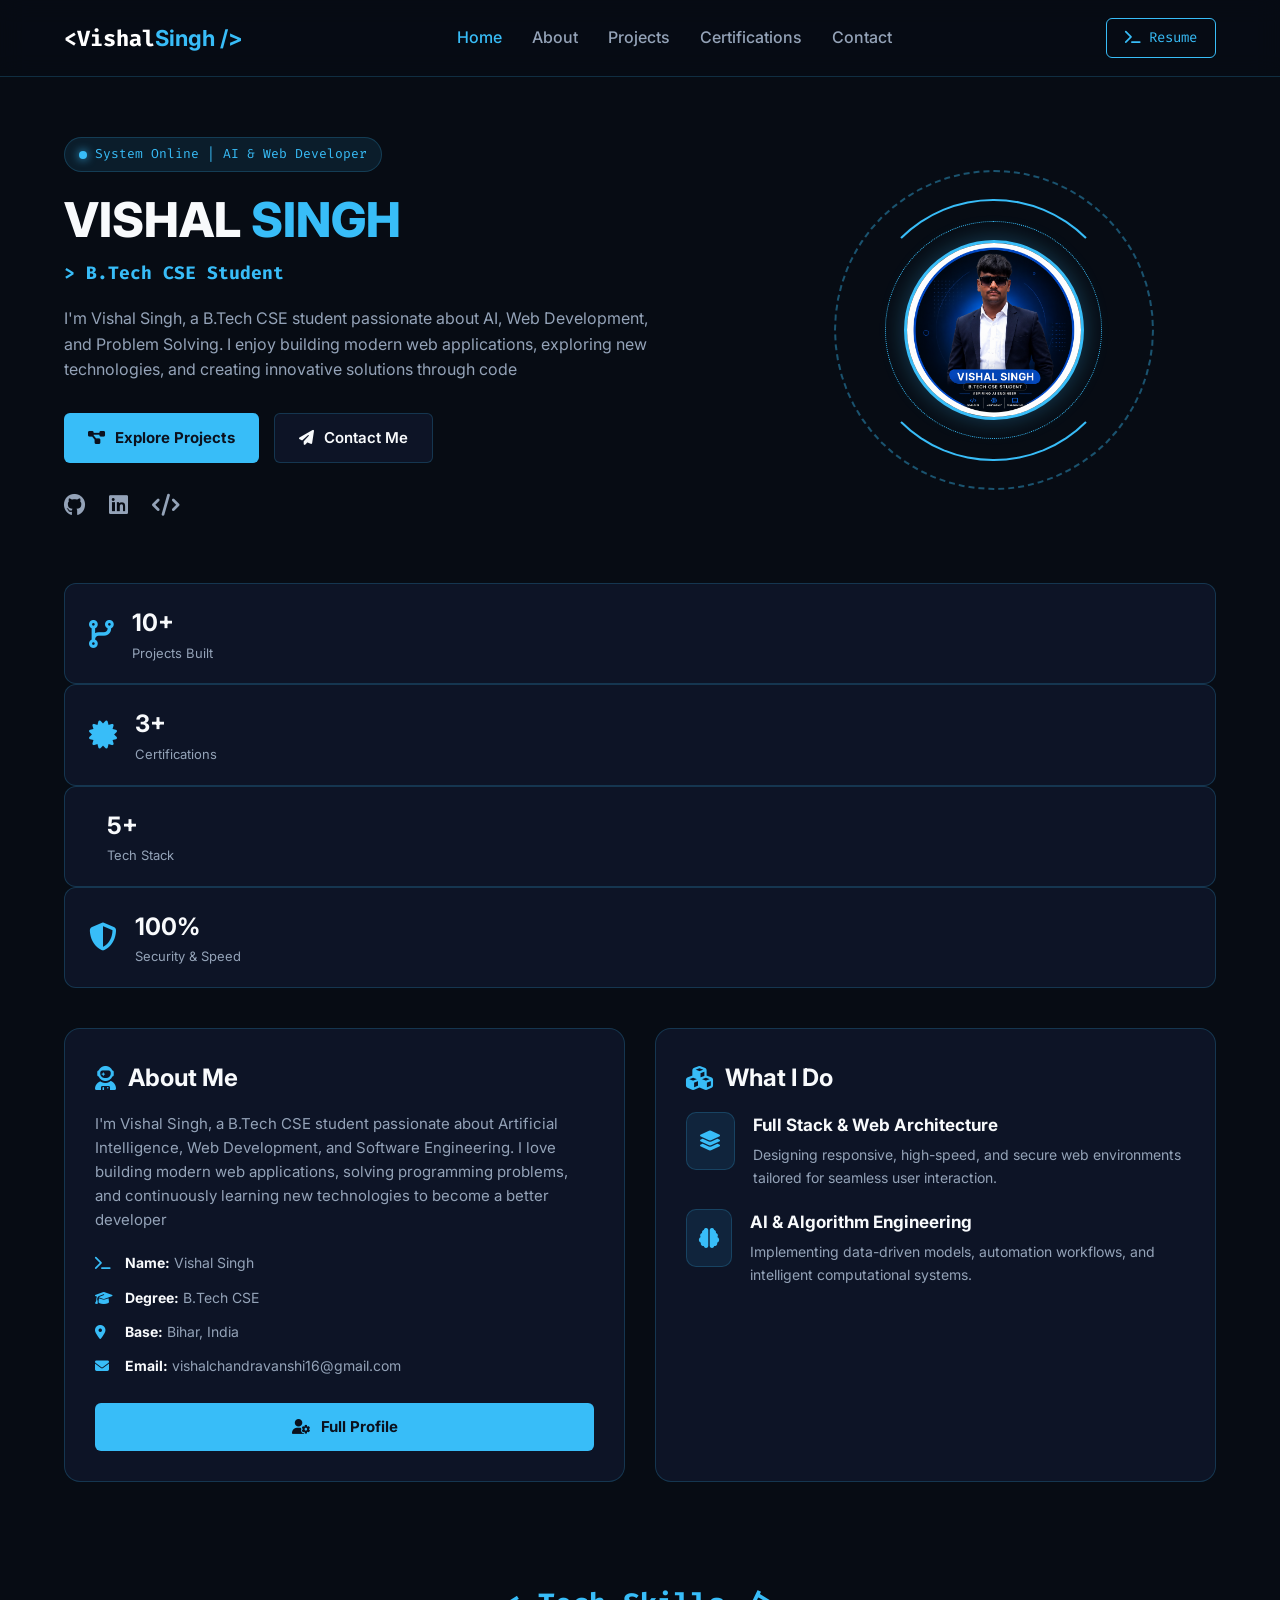
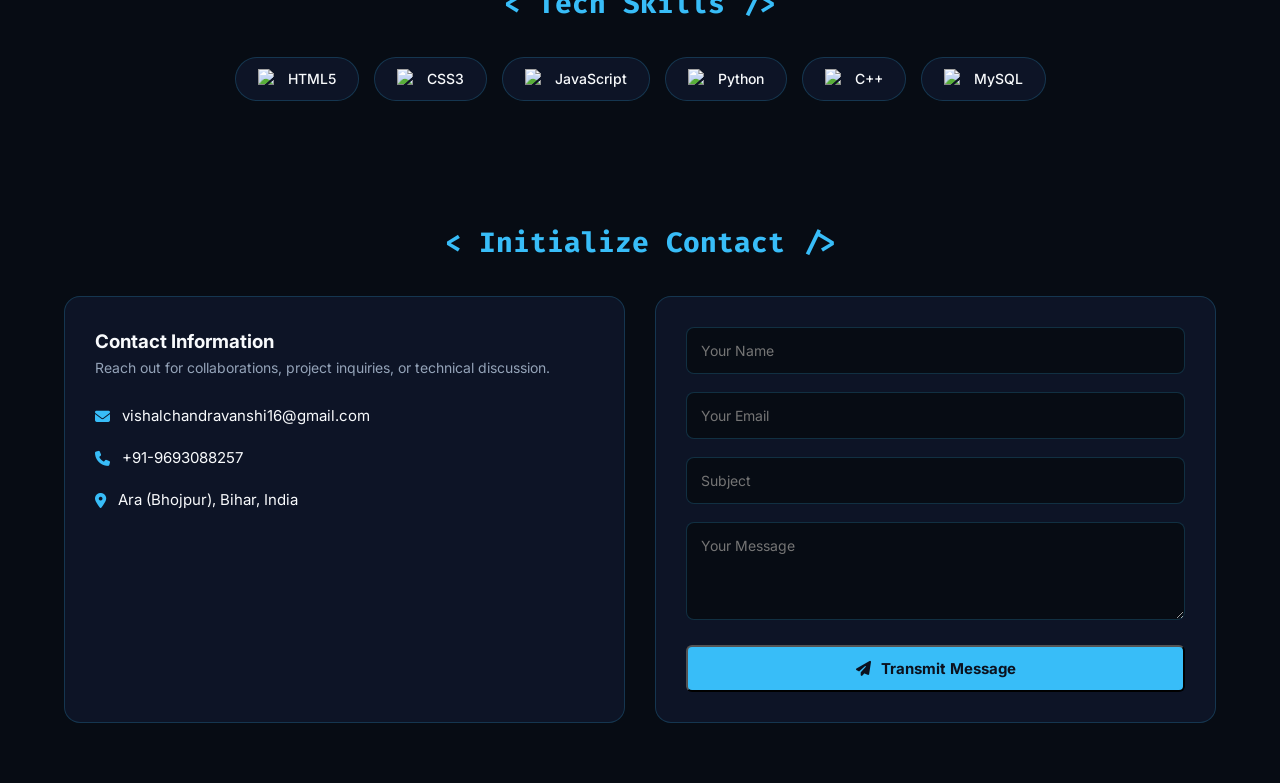
==== commit 84f5c199: "Added subject field and made metrics cards clickable" ====
--- a/index.html
+++ b/index.html
@@ -11,13 +11,13 @@
     <link href="https://fonts.googleapis.com/css2?family=Fira+Code:wght@400;600&family=Inter:wght@300;400;500;600;700;800&display=swap" rel="stylesheet">
     <link rel="stylesheet" href="https://cdnjs.cloudflare.com/ajax/libs/font-awesome/6.4.0/css/all.min.css">
     
-    <!-- CSS -->
+    <!-- CSS Files -->
     <link rel="stylesheet" href="css/style.css">
     <link rel="stylesheet" href="css/animations.css">
 </head>
 <body>
 
-    <!-- PRELOADER -->
+    <!-- SYSTEM LOADER -->
     <div id="welcome-loader">
         <div class="loader-content">
             <div class="tech-spinner"></div>
@@ -25,18 +25,29 @@
         </div>
     </div>
 
-    <!-- NAVBAR -->
+    <!-- NAVBAR WITH MOBILE TOGGLE -->
     <nav class="navbar">
         <div class="container nav-container">
             <a href="index.html" class="nav-logo">&lt;Vishal<span>Singh /&gt;</span></a>
-            <ul class="nav-menu">
+            
+            <!-- Mobile Menu Hamburger Button -->
+            <button class="nav-toggle" id="nav-toggle" aria-label="toggle navigation">
+                <i class="fas fa-bars"></i>
+            </button>
+
+            <!-- Navigation Links -->
+            <ul class="nav-menu" id="nav-menu">
                 <li><a href="index.html" class="nav-link active">Home</a></li>
                 <li><a href="about.html" class="nav-link">About</a></li>
                 <li><a href="projects.html" class="nav-link">Projects</a></li>
                 <li><a href="certificates.html" class="nav-link">Certifications</a></li>
                 <li><a href="#contact" class="nav-link">Contact</a></li>
+                <li class="mobile-resume-item">
+                    <a href="Resume.png" download="Vishal_Singh_Resume.png" class="download-btn"><i class="fas fa-terminal"></i> Resume</a>
+                </li>
             </ul>
-            <a href="Resume.png" download="Vishal_Singh_Resume.png" class="download-btn"><i class="fas fa-terminal"></i> Resume</a>
+            
+            <a href="Resume.png" download="Vishal_Singh_Resume.png" class="download-btn desktop-resume-btn"><i class="fas fa-terminal"></i> Resume</a>
         </div>
     </nav>
 
@@ -45,10 +56,10 @@
         <div class="container hero-grid">
             <div class="hero-content">
                 <div class="status-badge"><span class="pulse-dot"></span> System Online | AI & Web Developer</div>
-                <h1 class="hero-title">Engineering <span>Digital Intelligence</span></h1>
-                <h3 class="hero-tagline">&gt; B.Tech CSE Student & Tech Innovator</h3>
+                <h1 class="hero-title">VISHAL<span> SINGH</span></h1>
+                <h3 class="hero-tagline">&gt; B.Tech CSE Student </h3>
                 <p class="hero-desc">
-                    Specializing in robust web systems, modern user interfaces, and smart algorithms. Passionate about cyber aesthetics and building high-performance tech applications.
+                    I'm Vishal Singh, a B.Tech CSE student passionate about AI, Web Development, and Problem Solving. I enjoy building modern web applications, exploring new technologies, and creating innovative solutions through code
                 </p>
                 <div class="hero-buttons">
                     <a href="projects.html" class="btn btn-primary"><i class="fas fa-project-diagram"></i> Explore Projects</a>
@@ -75,27 +86,39 @@
         </div>
     </section>
 
-    <!-- METRICS GRID -->
-    <section class="metrics-section">
-        <div class="container metrics-grid">
-            <div class="metric-card">
-                <i class="fas fa-code-branch icon-glow"></i>
-                <div><h3>10+</h3><p>Projects Built</p></div>
-            </div>
-            <div class="metric-card">
-                <i class="fas fa-certificate icon-glow"></i>
-                <div><h3>3+</h3><p>Certifications</p></div>
-            </div>
-            <div class="metric-card">
-                <i class="fas fa-cpu icon-glow"></i>
-                <div><h3>5+</h3><p>Tech Stack</p></div>
-            </div>
-            <div class="metric-card">
-                <i class="fas fa-shield-halved icon-glow"></i>
-                <div><h3>100%</h3><p>Security & Speed</p></div>
-            </div>
-        </div>
-    </section>
+   <!-- METRICS GRID (CLICKABLE CARDS) -->
+<section class="metrics-section">
+    <div class="container metrics-grid">
+        <a href="projects.html" class="metric-card">
+            <i class="fas fa-code-branch icon-glow"></i>
+            <div>
+                <h3>10+</h3>
+                <p>Projects Built</p>
+            </div>
+        </a>
+        <a href="certificates.html" class="metric-card">
+            <i class="fas fa-certificate icon-glow"></i>
+            <div>
+                <h3>3+</h3>
+                <p>Certifications</p>
+            </div>
+        </a>
+        <a href="about.html" class="metric-card">
+            <i class="fas fa-cpu icon-glow"></i>
+            <div>
+                <h3>5+</h3>
+                <p>Tech Stack</p>
+            </div>
+        </a>
+        <a href="#contact" class="metric-card">
+            <i class="fas fa-shield-halved icon-glow"></i>
+            <div>
+                <h3>100%</h3>
+                <p>Security & Speed</p>
+            </div>
+        </a>
+    </div>
+</section>
 
     <!-- MAIN INFO GRID (About & What I Do) -->
     <section class="main-info-section">
@@ -106,7 +129,7 @@
                     <i class="fas fa-user-astronaut"></i>
                     <h2>About Me</h2>
                 </div>
-                <p class="card-desc">Computer Science undergraduate dedicated to software craftsmanship, algorithmic problem solving, and modern web architectures.</p>
+                <p class="card-desc">I'm Vishal Singh, a B.Tech CSE student passionate about Artificial Intelligence, Web Development, and Software Engineering. I love building modern web applications, solving programming problems, and continuously learning new technologies to become a better developer</p>
                 <ul class="tech-info-list">
                     <li><i class="fas fa-terminal"></i> <strong>Name:</strong> Vishal Singh</li>
                     <li><i class="fas fa-graduation-cap"></i> <strong>Degree:</strong> B.Tech CSE</li>
@@ -171,33 +194,65 @@
                 </div>
 
                 <div class="cyber-card">
-                    <form action="https://formspree.io/f/mykrakek" method="POST" class="cyber-form">
-                        <div class="input-field">
-                            <input type="text" name="name" required placeholder="Your Name">
-                        </div>
-                        <div class="input-field">
-                            <input type="email" name="email" required placeholder="Your Email">
-                        </div>
-                        <div class="input-field">
-                            <textarea name="message" rows="4" required placeholder="Your Message"></textarea>
-                        </div>
-                        <button type="submit" class="btn btn-primary btn-full"><i class="fas fa-paper-plane"></i> Transmit Message</button>
-                    </form>
-                </div>
-            </div>
-        </div>
-    </section>
-
-    <!-- JS Loader -->
+    <form action="https://formspree.io/f/mykrakek" method="POST" class="cyber-form">
+        <div class="input-field">
+            <input type="text" name="name" required placeholder="Your Name">
+        </div>
+        <div class="input-field">
+            <input type="email" name="email" required placeholder="Your Email">
+        </div>
+        <!-- Naya Subject Field -->
+        <div class="input-field">
+            <input type="text" name="_subject" required placeholder="Subject">
+        </div>
+        <div class="input-field">
+            <textarea name="message" rows="4" required placeholder="Your Message"></textarea>
+        </div>
+        <button type="submit" class="btn btn-primary btn-full"><i class="fas fa-paper-plane"></i> Transmit Message</button>
+    </form>
+</div>
+    </section>
+
+    <!-- SCRIPTS FOR LOADER & MOBILE MENU -->
     <script>
+        // System Loader Auto Hide
         window.addEventListener('load', () => {
             const loader = document.getElementById('welcome-loader');
             setTimeout(() => {
                 loader.style.opacity = '0';
                 loader.style.visibility = 'hidden';
                 setTimeout(() => loader.style.display = 'none', 600);
-            }, 1200);
+            }, 1000);
         });
+
+        // Mobile Navigation Toggle Logic
+        const navToggle = document.getElementById('nav-toggle');
+        const navMenu = document.getElementById('nav-menu');
+
+        if (navToggle && navMenu) {
+            navToggle.addEventListener('click', () => {
+                navMenu.classList.toggle('active');
+                const icon = navToggle.querySelector('i');
+                if (navMenu.classList.contains('active')) {
+                    icon.classList.remove('fa-bars');
+                    icon.classList.add('fa-times');
+                } else {
+                    icon.classList.remove('fa-times');
+                    icon.classList.add('fa-bars');
+                }
+            });
+
+            document.querySelectorAll('.nav-link').forEach(link => {
+                link.addEventListener('click', () => {
+                    navMenu.classList.remove('active');
+                    const icon = navToggle.querySelector('i');
+                    if (icon) {
+                        icon.classList.remove('fa-times');
+                        icon.classList.add('fa-bars');
+                    }
+                });
+            });
+        }
     </script>
 </body>
 </html>
--- a/css/style.css
+++ b/css/style.css
@@ -1,6 +1,6 @@
 :root {
     --bg-main: #070c14;
-    --bg-card: rgba(15, 23, 42, 0.75);
+    --bg-card: rgba(15, 23, 42, 0.85);
     --accent-blue: #38bdf8;
     --accent-glow: rgba(56, 189, 248, 0.25);
     --border-line: rgba(56, 189, 248, 0.2);
@@ -31,7 +31,7 @@
 
 /* Navbar */
 .navbar {
-    background: rgba(7, 12, 20, 0.85);
+    background: rgba(7, 12, 20, 0.9);
     backdrop-filter: blur(12px);
     border-bottom: 1px solid var(--border-line);
     position: sticky;
@@ -39,12 +39,21 @@
     z-index: 1000;
     padding: 18px 0;
 }
-.nav-container { display: flex; justify-content: space-between; align-items: center; }
+.nav-container { 
+    display: flex; 
+    justify-content: space-between; 
+    align-items: center; 
+    position: relative;
+}
 .nav-logo { font-family: var(--font-code); font-size: 22px; font-weight: 700; color: #fff; text-decoration: none; }
 .nav-logo span { color: var(--accent-blue); }
-.nav-menu { display: flex; list-style: none; gap: 30px; }
+
+.nav-menu { display: flex; list-style: none; gap: 30px; align-items: center; }
 .nav-link { color: var(--text-secondary); text-decoration: none; font-weight: 500; transition: 0.3s; }
 .nav-link.active, .nav-link:hover { color: var(--accent-blue); }
+
+.mobile-resume-item { display: none; }
+
 .download-btn {
     background: transparent;
     border: 1px solid var(--accent-blue);
@@ -58,8 +67,18 @@
 }
 .download-btn:hover { background: var(--accent-blue); color: #000; box-shadow: 0 0 15px var(--accent-glow); }
 
+.nav-toggle {
+    display: none;
+    background: transparent;
+    border: none;
+    color: var(--accent-blue);
+    font-size: 24px;
+    cursor: pointer;
+    outline: none;
+}
+
 /* Hero Section */
-.hero-section { padding: 80px 0 60px; }
+.hero-section { padding: 60px 0; }
 .hero-grid { display: grid; grid-template-columns: 1.2fr 0.8fr; gap: 40px; align-items: center; }
 
 .status-badge {
@@ -103,8 +122,6 @@
 .social-links a:hover { color: var(--accent-blue); }
 
 /* Metrics Section */
-.metrics-section { padding: 30px 0 60px; }
-.metrics-grid { display: grid; grid-template-columns: repeat(4, 1fr); gap: 20px; }
 .metric-card {
     background: var(--bg-card);
     border: 1px solid var(--border-line);
@@ -113,6 +130,16 @@
     display: flex;
     align-items: center;
     gap: 18px;
+    text-decoration: none; /* Link underline hatane ke liye */
+    color: inherit;
+    transition: transform 0.3s ease, border-color 0.3s ease;
+    cursor: pointer;
+}
+
+.metric-card:hover {
+    transform: translateY(-5px);
+    border-color: var(--accent-blue);
+    box-shadow: 0 0 15px var(--accent-glow);
 }
 .icon-glow { font-size: 28px; color: var(--accent-blue); }
 .metric-card h3 { font-size: 24px; font-weight: 700; }
@@ -126,7 +153,6 @@
     border: 1px solid var(--border-line);
     padding: 30px;
     border-radius: 16px;
-    backdrop-filter: blur(10px);
 }
 .card-title { display: flex; align-items: center; gap: 12px; margin-bottom: 15px; }
 .card-title i { font-size: 24px; color: var(--accent-blue); }
@@ -186,11 +212,30 @@
 
 .text-center { text-align: center; }
 
-/* Full Device Responsiveness */
+/* Mobile Navigation & Responsive Rules */
 @media (max-width: 992px) {
+    .nav-toggle { display: block; }
+    .desktop-resume-btn { display: none; }
+    .mobile-resume-item { display: block; }
+
+    .nav-menu {
+        position: absolute;
+        top: 100%;
+        left: 0;
+        width: 100%;
+        background: rgba(7, 12, 20, 0.98);
+        border-bottom: 1px solid var(--border-line);
+        flex-direction: column;
+        align-items: center;
+        gap: 20px;
+        padding: 25px 0;
+        display: none;
+    }
+
+    .nav-menu.active { display: flex; }
+
     .hero-grid, .core-grid, .contact-grid { grid-template-columns: 1fr; }
     .metrics-grid { grid-template-columns: repeat(2, 1fr); }
-    .nav-menu { display: none; }
 }
 
 @media (max-width: 600px) {
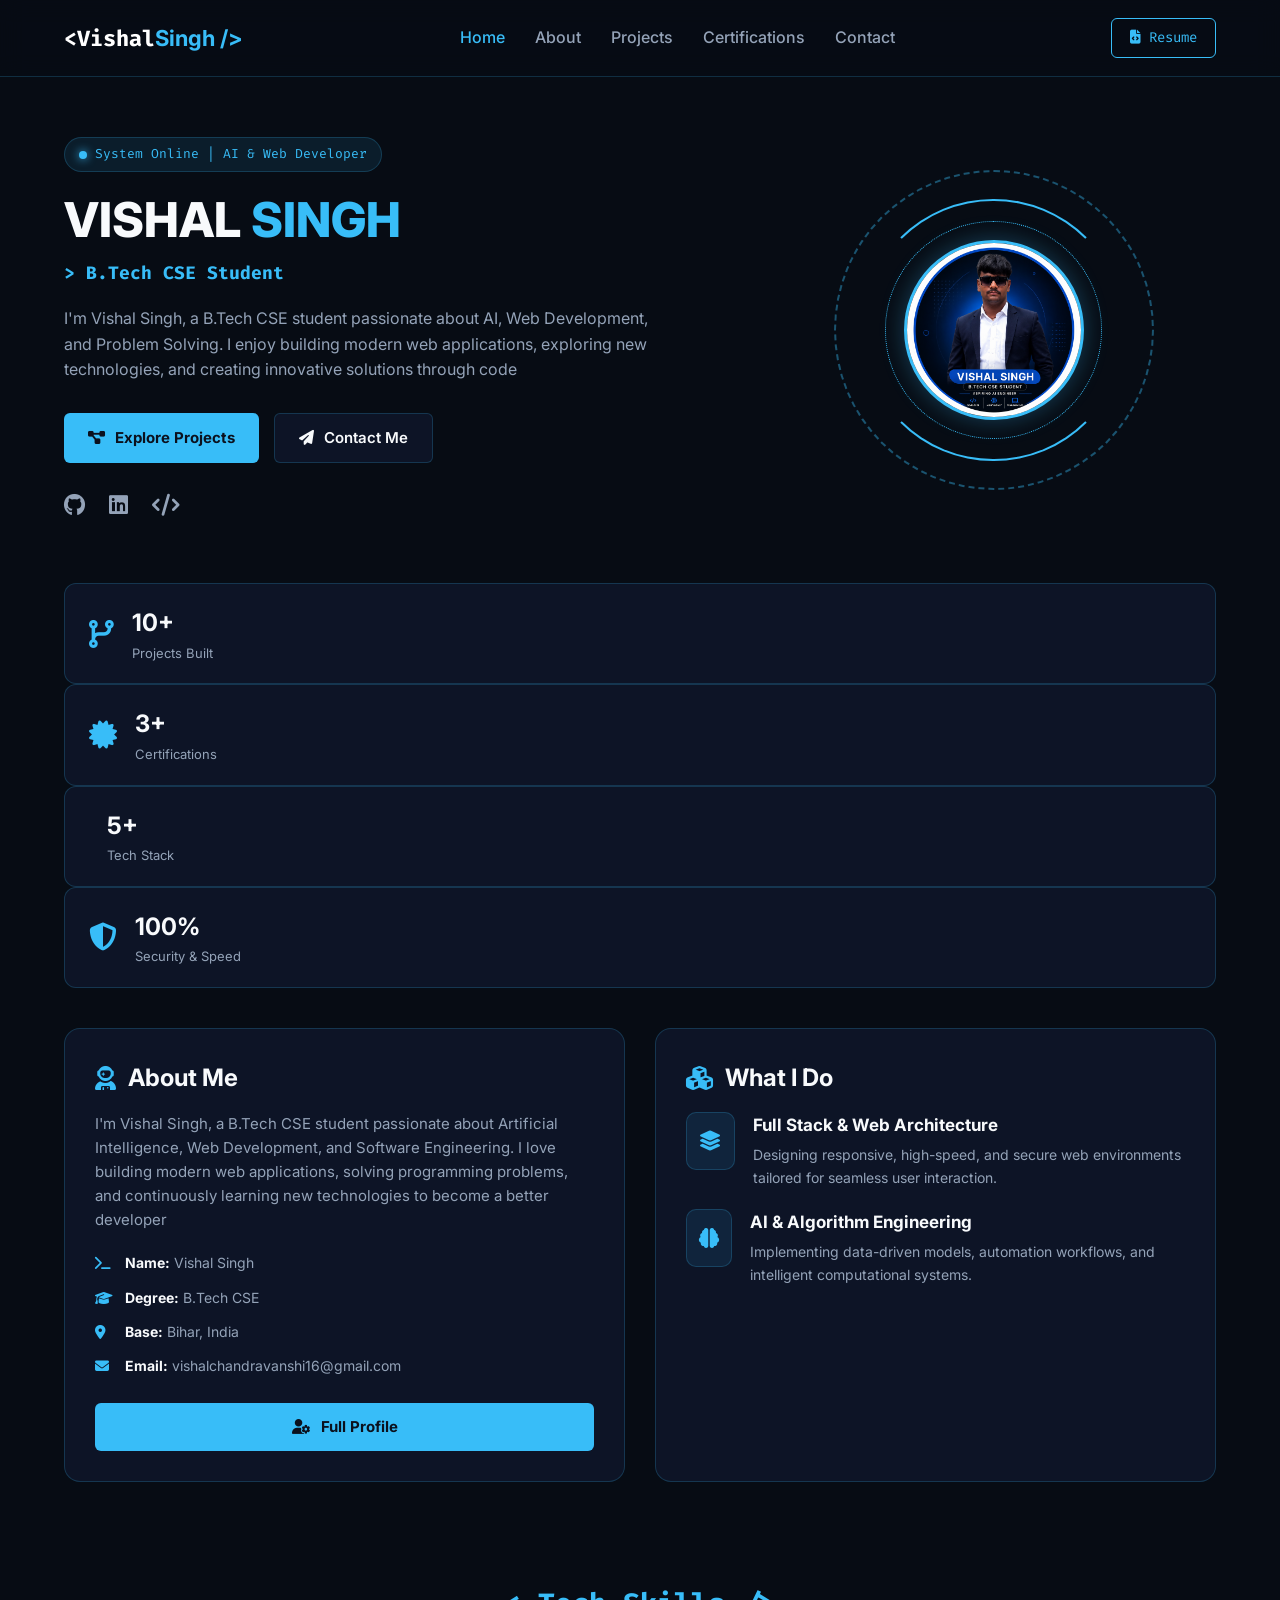
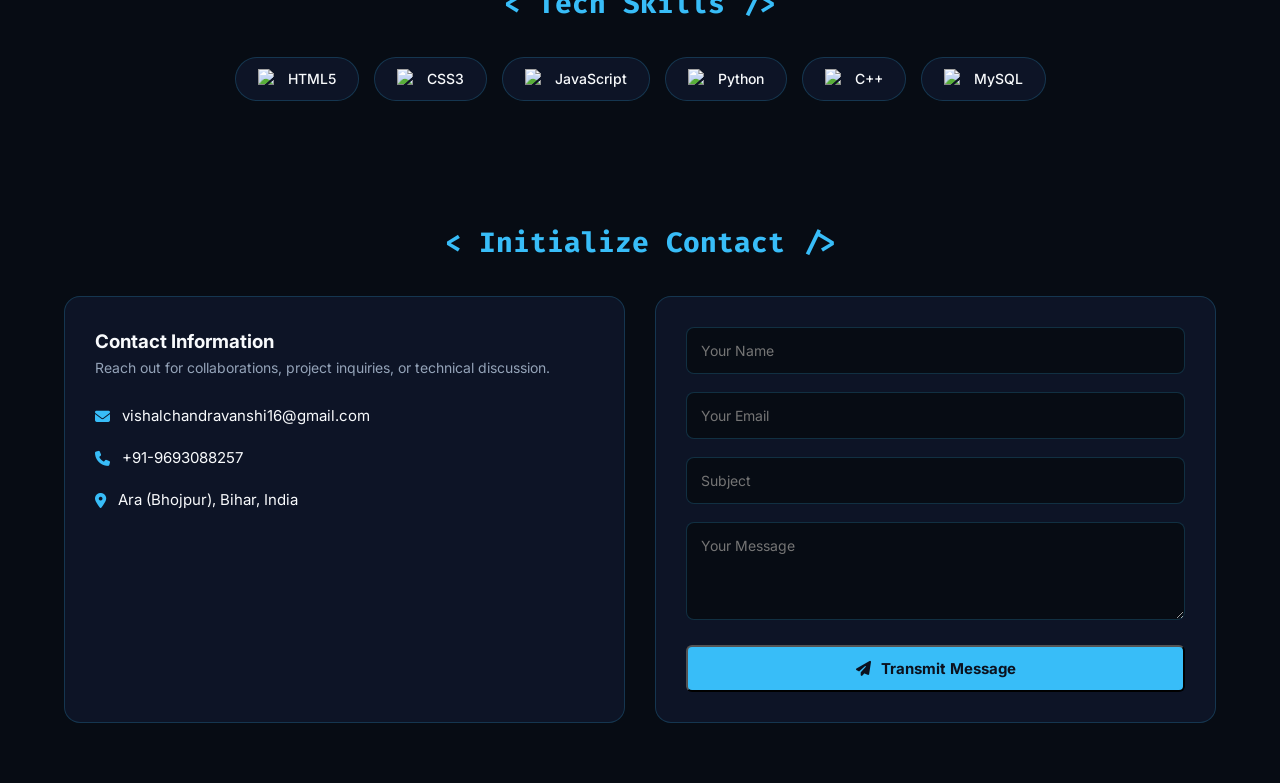
==== commit d2a6dbe4: "Updated certificate modal and image path" ====
--- a/index.html
+++ b/index.html
@@ -14,6 +14,136 @@
     <!-- CSS Files -->
     <link rel="stylesheet" href="css/style.css">
     <link rel="stylesheet" href="css/animations.css">
+
+    <style>
+        /* Certificate Popup Custom Styling */
+        .cert-modal-overlay {
+            position: fixed;
+            top: 0;
+            left: 0;
+            width: 100%;
+            height: 100%;
+            background: rgba(5, 8, 16, 0.88);
+            backdrop-filter: blur(8px);
+            display: none;
+            justify-content: center;
+            align-items: center;
+            z-index: 99999;
+            padding: 20px;
+        }
+
+        .cert-modal-overlay.active {
+            display: flex;
+        }
+
+        .cert-modal-card {
+            background: #0b0f19;
+            border: 1px solid #00f2fe;
+            border-radius: 14px;
+            max-width: 650px;
+            width: 100%;
+            box-shadow: 0 0 35px rgba(0, 242, 254, 0.3);
+            animation: certPopIn 0.3s cubic-bezier(0.175, 0.885, 0.32, 1.275) forwards;
+            overflow: hidden;
+        }
+
+        @keyframes certPopIn {
+            from { transform: scale(0.85); opacity: 0; }
+            to { transform: scale(1); opacity: 1; }
+        }
+
+        .cert-modal-header {
+            padding: 18px 25px;
+            background: rgba(0, 242, 254, 0.08);
+            border-bottom: 1px solid rgba(0, 242, 254, 0.2);
+            display: flex;
+            justify-content: space-between;
+            align-items: center;
+        }
+
+        .cert-modal-header h3 {
+            color: #00f2fe;
+            font-family: 'Fira Code', monospace;
+            font-size: 1.1rem;
+            margin: 0;
+        }
+
+        .cert-modal-close {
+            background: transparent;
+            border: none;
+            color: #ffffff;
+            font-size: 1.8rem;
+            cursor: pointer;
+            line-height: 1;
+            transition: color 0.2s ease;
+        }
+
+        .cert-modal-close:hover {
+            color: #00f2fe;
+        }
+
+        .cert-modal-body {
+            padding: 25px;
+            text-align: center;
+        }
+
+        .cert-info-box {
+            text-align: left;
+            background: rgba(255, 255, 255, 0.03);
+            border: 1px solid rgba(255, 255, 255, 0.1);
+            border-radius: 8px;
+            padding: 15px;
+            margin-bottom: 20px;
+        }
+
+        .cert-info-title {
+            color: #ffffff;
+            font-size: 1.15rem;
+            font-weight: 600;
+            margin-bottom: 5px;
+        }
+
+        .cert-info-subtitle {
+            color: #94a3b8;
+            font-size: 0.9rem;
+        }
+
+        .cert-view-btn {
+            background: linear-gradient(135deg, #00f2fe, #4facfe);
+            color: #000;
+            font-weight: 700;
+            padding: 12px 28px;
+            border-radius: 8px;
+            text-decoration: none;
+            display: inline-flex;
+            align-items: center;
+            gap: 10px;
+            font-size: 0.95rem;
+            transition: transform 0.2s ease, box-shadow 0.2s ease;
+            cursor: pointer;
+            border: none;
+        }
+
+        .cert-view-btn:hover {
+            transform: translateY(-2px);
+            box-shadow: 0 5px 20px rgba(0, 242, 254, 0.4);
+        }
+
+        /* Inner Photo Display Box inside Popup */
+        .cert-photo-container {
+            display: none;
+            margin-top: 20px;
+            border-top: 1px solid rgba(255, 255, 255, 0.1);
+            padding-top: 20px;
+        }
+
+        .cert-photo-container img {
+            max-width: 100%;
+            height: auto;
+            border-radius: 8px;
+            border: 1px solid rgba(0, 242, 254, 0.3);
+        }
+    </style>
 </head>
 <body>
 
@@ -40,14 +170,15 @@
                 <li><a href="index.html" class="nav-link active">Home</a></li>
                 <li><a href="about.html" class="nav-link">About</a></li>
                 <li><a href="projects.html" class="nav-link">Projects</a></li>
-                <li><a href="certificates.html" class="nav-link">Certifications</a></li>
+                <!-- Certifications now triggers professional Popup Modal -->
+                <li><a href="javascript:void(0)" onclick="openCertModal()" class="nav-link">Certifications</a></li>
                 <li><a href="#contact" class="nav-link">Contact</a></li>
                 <li class="mobile-resume-item">
-                    <a href="Resume.png" download="Vishal_Singh_Resume.png" class="download-btn"><i class="fas fa-terminal"></i> Resume</a>
+                    <a href="Vishal_Singh_Resume.png" download="Vishal_Singh_Resume.png" class="download-btn"><i class="fas fa-file-code"></i> Resume</a>
                 </li>
             </ul>
-            
-            <a href="Resume.png" download="Vishal_Singh_Resume.png" class="download-btn desktop-resume-btn"><i class="fas fa-terminal"></i> Resume</a>
+
+            <a href="Vishal_Singh_Resume.png" download="Vishal_Singh_Resume.png" class="download-btn desktop-resume-btn"><i class="fas fa-file-code"></i> Resume</a>
         </div>
     </nav>
 
@@ -86,39 +217,39 @@
         </div>
     </section>
 
-   <!-- METRICS GRID (CLICKABLE CARDS) -->
-<section class="metrics-section">
-    <div class="container metrics-grid">
-        <a href="projects.html" class="metric-card">
-            <i class="fas fa-code-branch icon-glow"></i>
-            <div>
-                <h3>10+</h3>
-                <p>Projects Built</p>
-            </div>
-        </a>
-        <a href="certificates.html" class="metric-card">
-            <i class="fas fa-certificate icon-glow"></i>
-            <div>
-                <h3>3+</h3>
-                <p>Certifications</p>
-            </div>
-        </a>
-        <a href="about.html" class="metric-card">
-            <i class="fas fa-cpu icon-glow"></i>
-            <div>
-                <h3>5+</h3>
-                <p>Tech Stack</p>
-            </div>
-        </a>
-        <a href="#contact" class="metric-card">
-            <i class="fas fa-shield-halved icon-glow"></i>
-            <div>
-                <h3>100%</h3>
-                <p>Security & Speed</p>
-            </div>
-        </a>
-    </div>
-</section>
+    <!-- METRICS GRID (CLICKABLE CARDS) -->
+    <section class="metrics-section">
+        <div class="container metrics-grid">
+            <a href="projects.html" class="metric-card">
+                <i class="fas fa-code-branch icon-glow"></i>
+                <div>
+                    <h3>10+</h3>
+                    <p>Projects Built</p>
+                </div>
+            </a>
+            <a href="javascript:void(0)" onclick="openCertModal()" class="metric-card">
+                <i class="fas fa-certificate icon-glow"></i>
+                <div>
+                    <h3>3+</h3>
+                    <p>Certifications</p>
+                </div>
+            </a>
+            <a href="about.html" class="metric-card">
+                <i class="fas fa-cpu icon-glow"></i>
+                <div>
+                    <h3>5+</h3>
+                    <p>Tech Stack</p>
+                </div>
+            </a>
+            <a href="#contact" class="metric-card">
+                <i class="fas fa-shield-halved icon-glow"></i>
+                <div>
+                    <h3>100%</h3>
+                    <p>Security & Speed</p>
+                </div>
+            </a>
+        </div>
+    </section>
 
     <!-- MAIN INFO GRID (About & What I Do) -->
     <section class="main-info-section">
@@ -194,35 +325,64 @@
                 </div>
 
                 <div class="cyber-card">
-    <form action="https://formspree.io/f/mykrakek" method="POST" class="cyber-form">
-        <div class="input-field">
-            <input type="text" name="name" required placeholder="Your Name">
-        </div>
-        <div class="input-field">
-            <input type="email" name="email" required placeholder="Your Email">
-        </div>
-        <!-- Naya Subject Field -->
-        <div class="input-field">
-            <input type="text" name="_subject" required placeholder="Subject">
-        </div>
-        <div class="input-field">
-            <textarea name="message" rows="4" required placeholder="Your Message"></textarea>
-        </div>
-        <button type="submit" class="btn btn-primary btn-full"><i class="fas fa-paper-plane"></i> Transmit Message</button>
-    </form>
-</div>
+                    <form action="https://formspree.io/f/mykrakek" method="POST" class="cyber-form">
+                        <div class="input-field">
+                            <input type="text" name="name" required placeholder="Your Name">
+                        </div>
+                        <div class="input-field">
+                            <input type="email" name="email" required placeholder="Your Email">
+                        </div>
+                        <div class="input-field">
+                            <input type="text" name="_subject" required placeholder="Subject">
+                        </div>
+                        <div class="input-field">
+                            <textarea name="message" rows="4" required placeholder="Your Message"></textarea>
+                        </div>
+                        <button type="submit" class="btn btn-primary btn-full"><i class="fas fa-paper-plane"></i> Transmit Message</button>
+                    </form>
+                </div>
+            </div>
+        </div>
     </section>
 
-    <!-- SCRIPTS FOR LOADER & MOBILE MENU -->
+    <!-- PROFESSIONAL CERTIFICATE POPUP MODAL -->
+    <div class="cert-modal-overlay" id="homeCertModal">
+        <div class="cert-modal-card">
+            <div class="cert-modal-header">
+                <h3>&lt; Verified Credentials /&gt;</h3>
+                <button class="cert-modal-close" onclick="closeCertModal()">&times;</button>
+            </div>
+            <div class="cert-modal-body">
+                <div class="cert-info-box">
+                    <div class="cert-info-title">Web Development Training</div>
+                    <div class="cert-info-subtitle"><i class="fas fa-building"></i> Ezyintern | Sityog Institute of Technology</div>
+                </div>
+                
+                <!-- View Button -->
+                <button class="cert-view-btn" onclick="toggleCertImage()">
+                    <i class="fas fa-eye"></i> View Certificate
+                </button>
+
+                <!-- Photo Display Section -->
+                <div class="cert-photo-container" id="certPhotoContainer">
+                    <img src="certificate.jpeg" alt="Web Development Certificate">
+                </div>
+            </div>
+        </div>
+    </div>
+
+    <!-- SCRIPTS FOR LOADER, MOBILE MENU & CERTIFICATE MODAL -->
     <script>
         // System Loader Auto Hide
         window.addEventListener('load', () => {
             const loader = document.getElementById('welcome-loader');
-            setTimeout(() => {
-                loader.style.opacity = '0';
-                loader.style.visibility = 'hidden';
-                setTimeout(() => loader.style.display = 'none', 600);
-            }, 1000);
+            if(loader) {
+                setTimeout(() => {
+                    loader.style.opacity = '0';
+                    loader.style.visibility = 'hidden';
+                    setTimeout(() => loader.style.display = 'none', 600);
+                }, 1000);
+            }
         });
 
         // Mobile Navigation Toggle Logic
@@ -253,6 +413,34 @@
                 });
             });
         }
+
+        // CERTIFICATE MODAL LOGIC
+        function openCertModal() {
+            document.getElementById('homeCertModal').classList.add('active');
+        }
+
+        function closeCertModal() {
+            document.getElementById('homeCertModal').classList.remove('active');
+            // Hide image again when modal closes
+            document.getElementById('certPhotoContainer').style.display = 'none';
+        }
+
+        function toggleCertImage() {
+            const imgBox = document.getElementById('certPhotoContainer');
+            if (imgBox.style.display === 'block') {
+                imgBox.style.display = 'none';
+            } else {
+                imgBox.style.display = 'block';
+            }
+        }
+
+        // Close modal when clicking dark background outside card
+        window.addEventListener('click', function(e) {
+            const modal = document.getElementById('homeCertModal');
+            if (e.target === modal) {
+                closeCertModal();
+            }
+        });
     </script>
 </body>
 </html>
